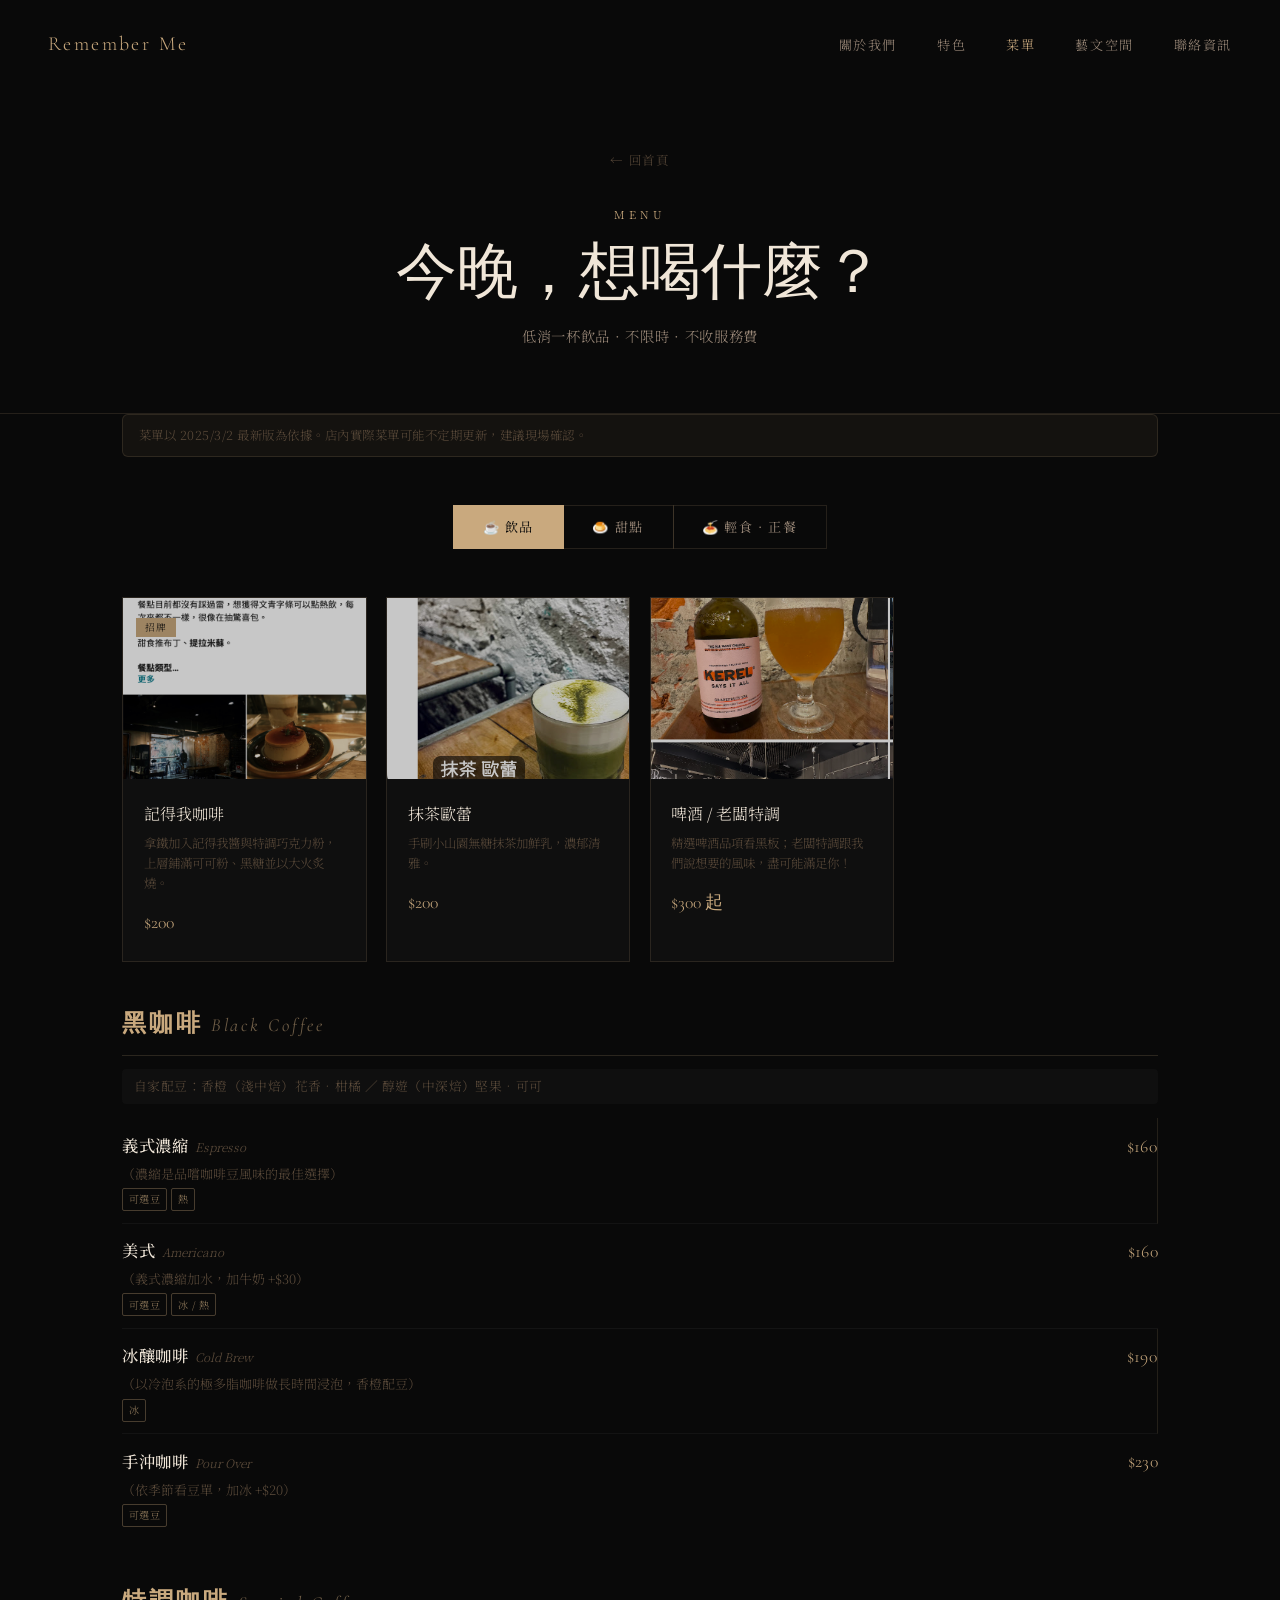
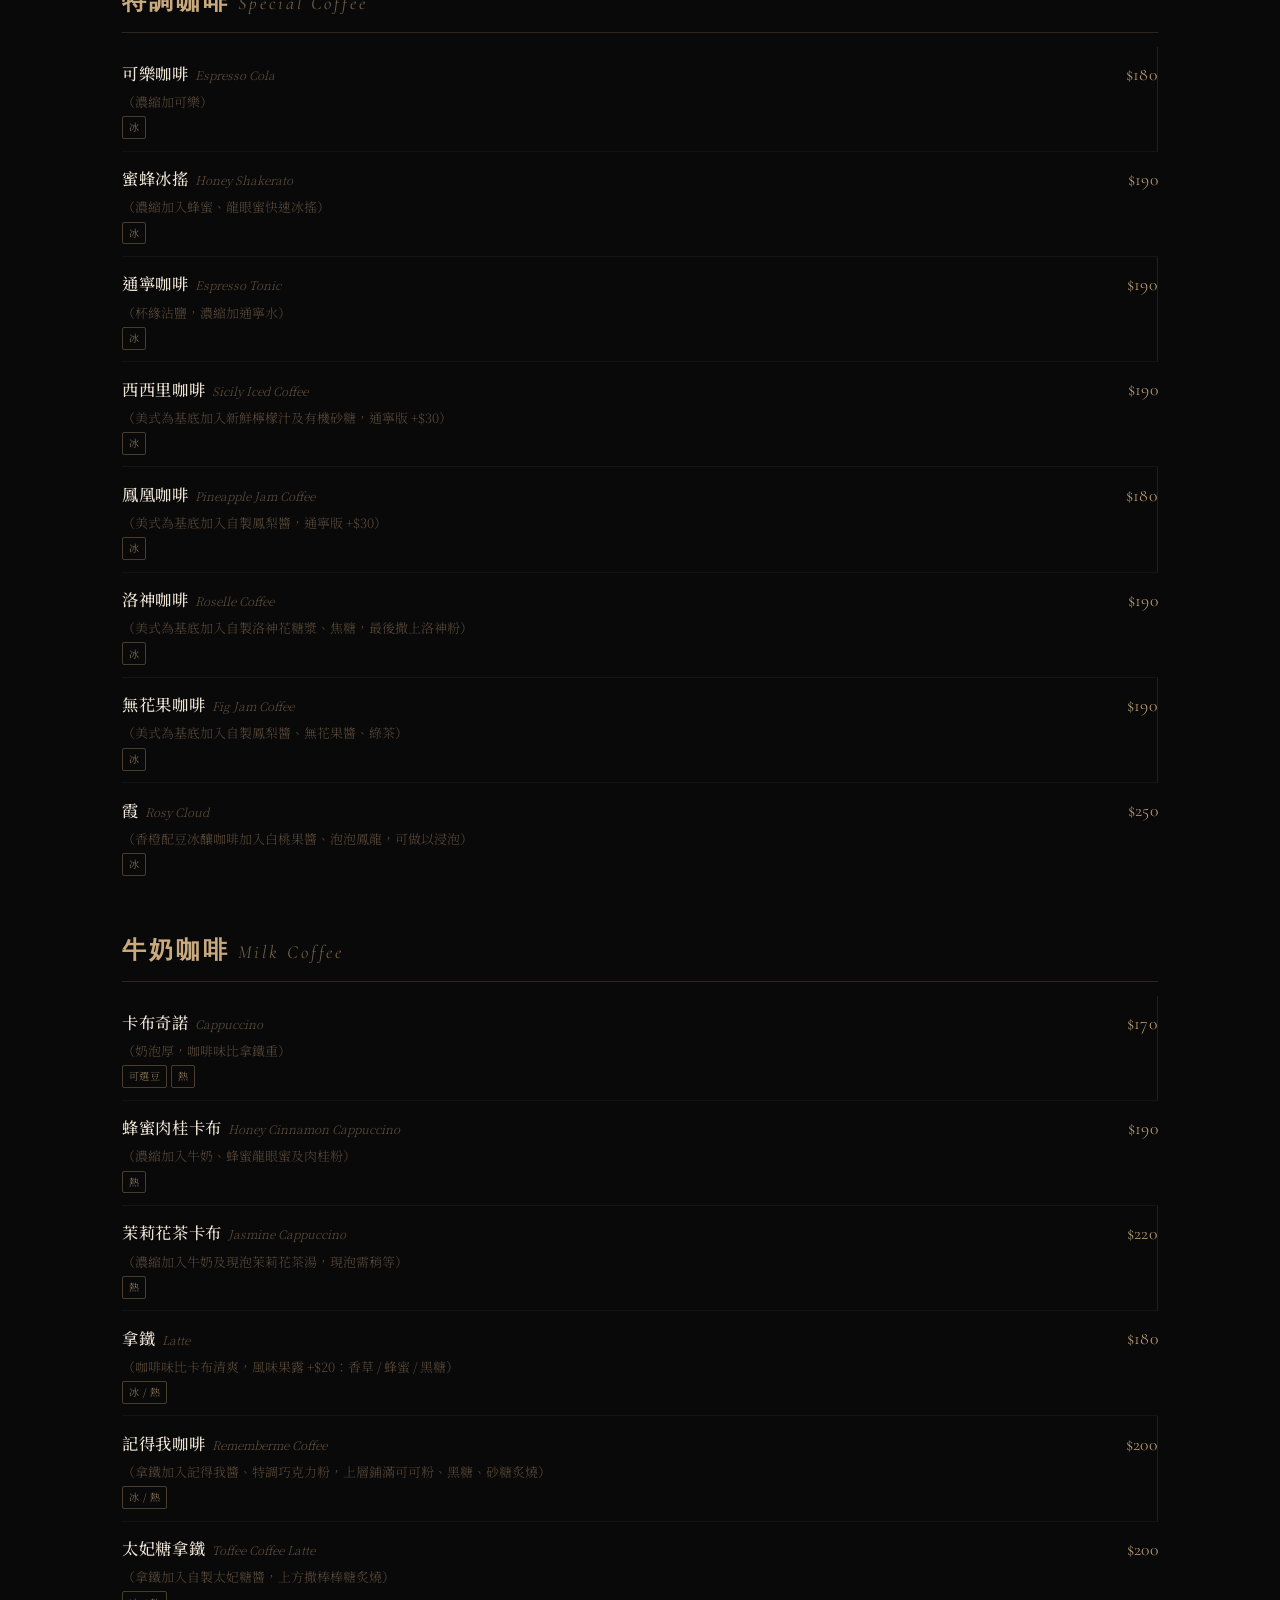
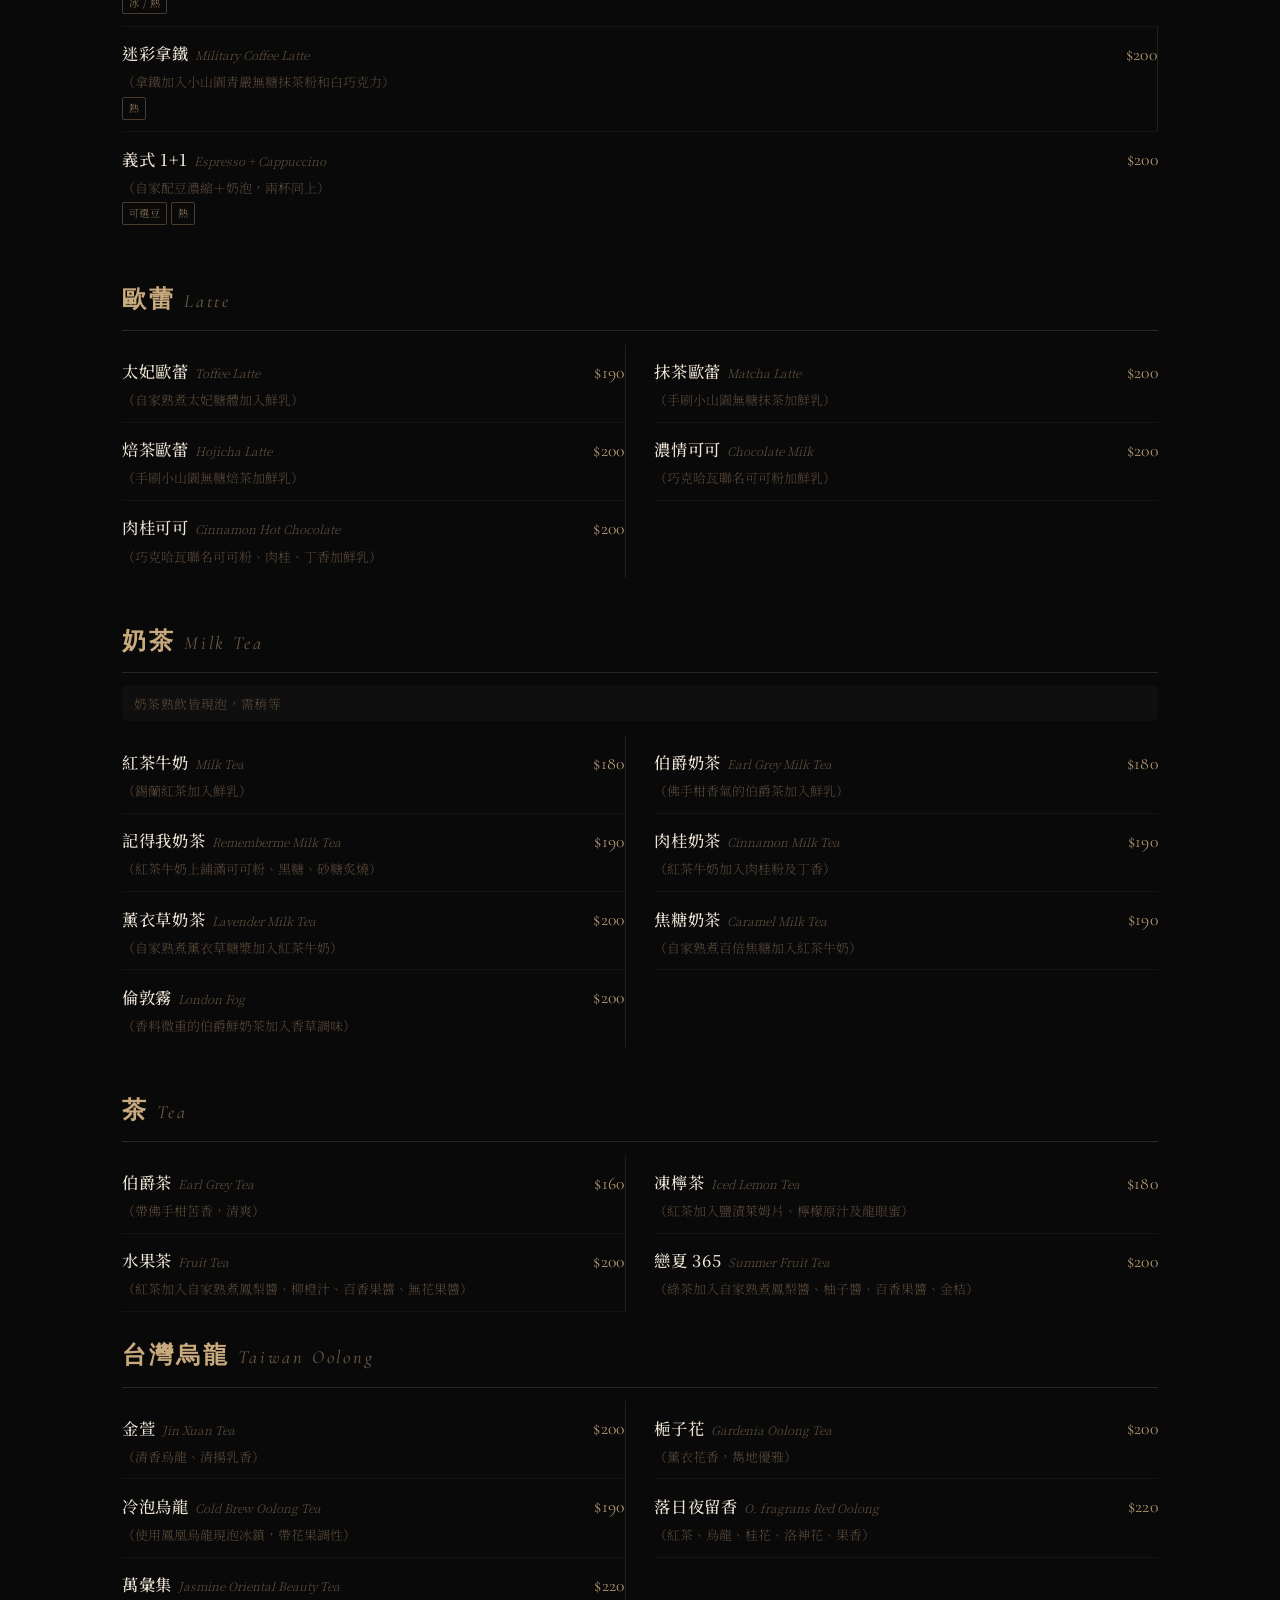
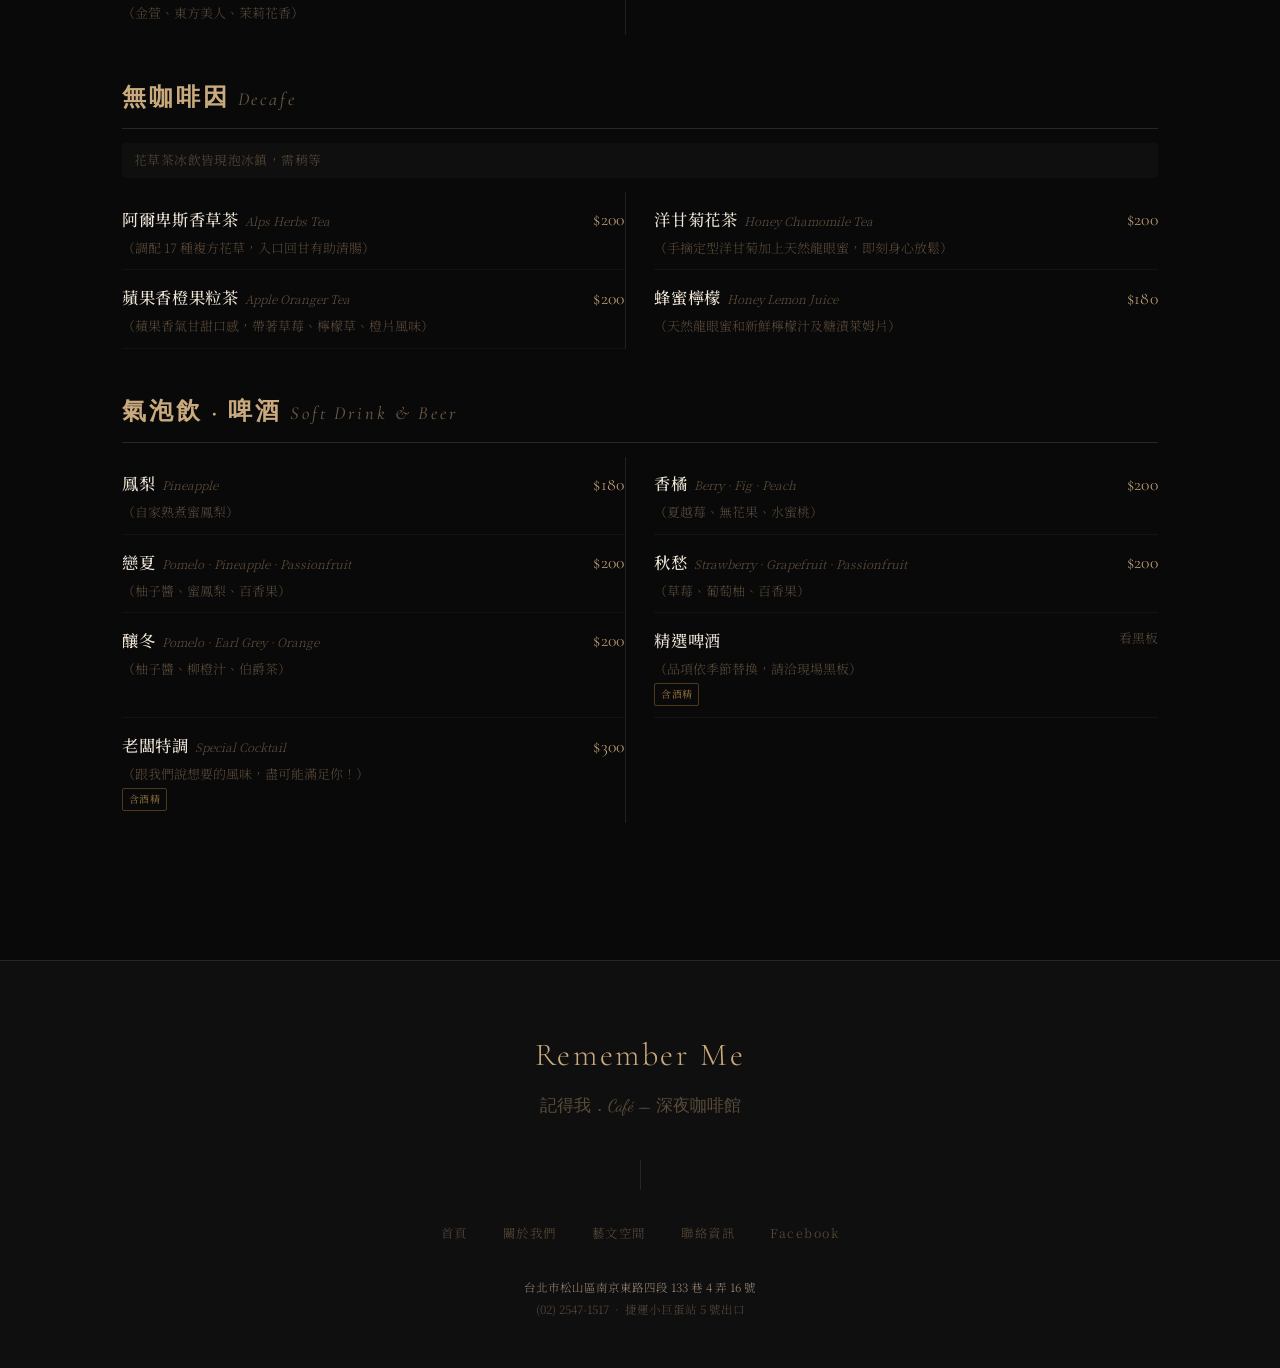
==== menu.html @ 340c95aa "Initial deploy: Remember Me 記得我 Café website Co-Authored-By: Claude Sonnet 4.6 <noreply@anthropic.co" ====
<!DOCTYPE html>
<html lang="zh-TW">
<head>
  <meta charset="UTF-8" />
  <meta name="viewport" content="width=device-width, initial-scale=1.0" />
  <meta name="description" content="Remember Me 記得我．Café 完整菜單 — 招牌咖啡、手沖、甜點、輕食" />
  <title>菜單 — Remember Me 記得我．Café</title>
  <link rel="stylesheet" href="style.css" />
  <style>
    .back-link {
      display: inline-flex;
      align-items: center;
      gap: 0.5rem;
      font-size: 0.78rem;
      letter-spacing: 0.14em;
      color: var(--text-muted);
      text-decoration: none;
      transition: color 0.3s;
      margin-bottom: 2rem;
    }
    .back-link:hover { color: var(--gold); }

    .menu-panel-full { display: none; }
    .menu-panel-full.active { display: block; }

    .version-bar {
      font-size: 0.78rem;
      color: var(--text-muted);
      background: rgba(201,169,126,0.06);
      border: 1px solid rgba(201,169,126,0.14);
      border-radius: 6px;
      padding: 0.65rem 1rem;
      margin-bottom: 2rem;
      letter-spacing: 0.04em;
      line-height: 1.6;
    }

    .board-note {
      border-left: 3px solid var(--gold);
      background: rgba(201,169,126,0.05);
      padding: 0.85rem 1.2rem;
      border-radius: 0 6px 6px 0;
      margin-bottom: 2rem;
    }
    .board-note p { font-size: 0.85rem; color: var(--text-dim); line-height: 1.7; margin: 0; }
    .board-note strong { color: var(--gold); }

    .featured-row {
      display: grid;
      grid-template-columns: repeat(auto-fill, minmax(210px, 1fr));
      gap: 1.2rem;
      margin-bottom: 2.5rem;
    }

    .menu-section { margin-bottom: 2.6rem; }

    .menu-sub-title {
      font-family: 'Cormorant Garamond', serif;
      font-size: clamp(1.15rem, 2.6vw, 1.5rem);
      color: var(--gold);
      letter-spacing: 0.12em;
      margin-bottom: 0.85rem;
      margin-top: 0;
      padding-bottom: 0.48rem;
      border-bottom: 1px solid rgba(201,169,126,0.18);
      display: flex;
      align-items: baseline;
      gap: 0.5rem;
      flex-wrap: wrap;
    }
    .menu-sub-title .en {
      font-size: 0.77em;
      opacity: 0.52;
      font-style: italic;
      font-weight: 400;
    }
    .menu-sub-title .tnote {
      font-family: 'Noto Serif TC', serif;
      font-size: 0.62em;
      opacity: 0.46;
      font-style: normal;
      font-weight: 400;
      margin-left: auto;
    }

    .ctx-note {
      font-size: 0.8rem;
      color: var(--text-muted);
      background: rgba(255,255,255,0.025);
      border-radius: 4px;
      padding: 0.45rem 0.75rem;
      margin-bottom: 0.9rem;
      line-height: 1.6;
      letter-spacing: 0.03em;
    }

    /* ── Item rows ── */
    .menu-item {
      display: flex;
      align-items: flex-start;
      gap: 0.75rem;
      padding: 0.72rem 0;
      border-bottom: 1px solid rgba(255,255,255,0.042);
    }
    .menu-item:last-child { border-bottom: none; }

    .item-info { flex: 1; min-width: 0; }

    .item-name {
      font-size: 1.02rem;
      font-weight: 500;
      color: var(--text);
      letter-spacing: 0.04em;
    }
    .item-en {
      font-size: 0.74rem;
      color: var(--text-muted);
      font-style: italic;
      margin-left: 0.4rem;
    }
    .item-sub {
      font-size: 0.81rem;
      color: var(--text-muted);
      margin-top: 0.22rem;
      line-height: 1.55;
    }
    .item-tags {
      margin-top: 0.26rem;
      display: flex;
      gap: 0.26rem;
      flex-wrap: wrap;
    }
    .itag {
      font-size: 0.63rem;
      padding: 0.07rem 0.36rem;
      border-radius: 2px;
      letter-spacing: 0.05em;
    }
    .itag-gold  { border: 1px solid rgba(201,169,126,0.32); color: rgba(201,169,126,0.72); }
    .itag-green { border: 1px solid rgba(110,180,70,0.35);  color: rgba(130,200,90,0.8); }
    .itag-warn  { border: 1px solid rgba(200,150,60,0.35);  color: rgba(210,165,85,0.8); }
    .itag-red   { border: 1px solid rgba(200,80,60,0.35);   color: rgba(220,110,90,0.8); }

    .item-price {
      font-family: 'Cormorant Garamond', serif;
      font-size: 1.1rem;
      color: var(--gold);
      white-space: nowrap;
      flex-shrink: 0;
      letter-spacing: 0.02em;
      padding-top: 0.04rem;
    }
    .item-price-soft {
      font-size: 0.8rem;
      color: var(--text-muted);
      white-space: nowrap;
      flex-shrink: 0;
      padding-top: 0.1rem;
    }

    /* ── 2-column grid (desktop only) ── */
    .col2 {
      display: grid;
      grid-template-columns: 1fr 1fr;
      column-gap: 1.8rem;
    }
    @media (max-width: 640px) { .col2 { grid-template-columns: 1fr; } }
  </style>
</head>
<body>

<!-- ── Nav ── -->
<nav id="navbar" class="scrolled">
  <a href="index.html" class="nav-logo">Remember Me</a>
  <ul class="nav-links">
    <li><a href="index.html#about">關於我們</a></li>
    <li><a href="index.html#features">特色</a></li>
    <li><a href="menu.html" style="color:var(--gold)">菜單</a></li>
    <li><a href="index.html#space">藝文空間</a></li>
    <li><a href="index.html#contact">聯絡資訊</a></li>
  </ul>
  <button class="hamburger" id="hamburger" aria-label="開啟選單">
    <span></span><span></span><span></span>
  </button>
</nav>
<div class="mobile-menu" id="mobile-menu">
  <a href="index.html#about">關於我們</a>
  <a href="index.html#features">特色</a>
  <a href="menu.html">菜單</a>
  <a href="index.html#space">藝文空間</a>
  <a href="index.html#contact">聯絡資訊</a>
</div>

<!-- ── Hero ── -->
<div class="menu-page-hero">
  <div class="container">
    <a href="index.html" class="back-link">← 回首頁</a>
    <span class="label">Menu</span>
    <h1 class="section-title" style="font-size: clamp(2.2rem,5vw,3.8rem);">今晚，想喝什麼？</h1>
    <p style="color:var(--text-dim); font-size:0.9rem; margin-top:0.8rem; letter-spacing:0.05em;">
      低消一杯飲品 · 不限時 · 不收服務費
    </p>
  </div>
</div>

<!-- ── Menu Content ── -->
<div class="menu-cards-section">
  <div class="container">

    <p class="version-bar">
      菜單以 2025/3/2 最新版為依據。店內實際菜單可能不定期更新，建議現場確認。
    </p>

    <div class="menu-filter-bar">
      <button class="filter-btn active" data-panel="drinks">☕ 飲品</button>
      <button class="filter-btn"        data-panel="desserts">🍮 甜點</button>
      <button class="filter-btn"        data-panel="meals">🍝 輕食 · 正餐</button>
    </div>


    <!-- ══════════════════════════════════════════
         DRINKS
         ══════════════════════════════════════════ -->
    <div class="menu-panel-full active" id="panel-drinks">

      <div class="featured-row">
        <div class="menu-card fade-up">
          <div class="card-photo has-photo"
               style="background-image: url('Photos/Screenshot 2026-05-01 at 11.23.13.png');
                      background-size: cover; background-position: center 30%;">
            <div class="card-badge-wrap"><span class="card-badge">招牌</span></div>
          </div>
          <div class="card-body">
            <div class="card-name">記得我咖啡</div>
            <div class="card-desc">拿鐵加入記得我醬與特調巧克力粉，上層鋪滿可可粉、黑糖並以大火炙燒。</div>
            <div class="card-price">$200</div>
          </div>
        </div>
        <div class="menu-card fade-up">
          <div class="card-photo has-photo"
               style="background-image: url('Photos/Screenshot 2026-05-01 at 11.22.52.png');
                      background-size: 200% auto; background-position: 0% 100%;">
          </div>
          <div class="card-body">
            <div class="card-name">抹茶歐蕾</div>
            <div class="card-desc">手刷小山園無糖抹茶加鮮乳，濃郁清雅。</div>
            <div class="card-price">$200</div>
          </div>
        </div>
        <div class="menu-card fade-up">
          <div class="card-photo has-photo"
               style="background-image: url('Photos/Screenshot 2026-05-01 at 11.23.30.png');
                      background-size: 200% auto; background-position: 0% 50%;">
          </div>
          <div class="card-body">
            <div class="card-name">啤酒 / 老闆特調</div>
            <div class="card-desc">精選啤酒品項看黑板；老闆特調跟我們說想要的風味，盡可能滿足你！</div>
            <div class="card-price">$300 起</div>
          </div>
        </div>
      </div>

      <!-- 黑咖啡 — 單欄 -->
      <div class="menu-section">
        <h3 class="menu-sub-title">黑咖啡 <span class="en">Black Coffee</span></h3>
        <p class="ctx-note">自家配豆：香橙（淺中焙）花香．柑橘 ／ 醇遊（中深焙）堅果．可可</p>
        <div class="menu-items">
          <div class="menu-item">
            <div class="item-info">
              <span class="item-name">義式濃縮</span><span class="item-en">Espresso</span>
              <div class="item-sub">（濃縮是品嚐咖啡豆風味的最佳選擇）</div>
              <div class="item-tags"><span class="itag itag-gold">可選豆</span><span class="itag itag-gold">熱</span></div>
            </div>
            <span class="item-price">$160</span>
          </div>
          <div class="menu-item">
            <div class="item-info">
              <span class="item-name">美式</span><span class="item-en">Americano</span>
              <div class="item-sub">（義式濃縮加水，加牛奶 +$30）</div>
              <div class="item-tags"><span class="itag itag-gold">可選豆</span><span class="itag itag-gold">冰 / 熱</span></div>
            </div>
            <span class="item-price">$160</span>
          </div>
          <div class="menu-item">
            <div class="item-info">
              <span class="item-name">冰釀咖啡</span><span class="item-en">Cold Brew</span>
              <div class="item-sub">（以冷泡系的極多脂咖啡做長時間浸泡，香橙配豆）</div>
              <div class="item-tags"><span class="itag itag-gold">冰</span></div>
            </div>
            <span class="item-price">$190</span>
          </div>
          <div class="menu-item">
            <div class="item-info">
              <span class="item-name">手沖咖啡</span><span class="item-en">Pour Over</span>
              <div class="item-sub">（依季節看豆單，加冰 +$20）</div>
              <div class="item-tags"><span class="itag itag-gold">可選豆</span></div>
            </div>
            <span class="item-price">$230</span>
          </div>
        </div>
      </div>

      <!-- 特調咖啡 — 單欄 -->
      <div class="menu-section">
        <h3 class="menu-sub-title">特調咖啡 <span class="en">Special Coffee</span></h3>
        <div class="menu-items">
          <div class="menu-item">
            <div class="item-info">
              <span class="item-name">可樂咖啡</span><span class="item-en">Espresso Cola</span>
              <div class="item-sub">（濃縮加可樂）</div>
              <div class="item-tags"><span class="itag itag-gold">冰</span></div>
            </div>
            <span class="item-price">$180</span>
          </div>
          <div class="menu-item">
            <div class="item-info">
              <span class="item-name">蜜蜂冰搖</span><span class="item-en">Honey Shakerato</span>
              <div class="item-sub">（濃縮加入蜂蜜、龍眼蜜快速冰搖）</div>
              <div class="item-tags"><span class="itag itag-gold">冰</span></div>
            </div>
            <span class="item-price">$190</span>
          </div>
          <div class="menu-item">
            <div class="item-info">
              <span class="item-name">通寧咖啡</span><span class="item-en">Espresso Tonic</span>
              <div class="item-sub">（杯緣沾鹽，濃縮加通寧水）</div>
              <div class="item-tags"><span class="itag itag-gold">冰</span></div>
            </div>
            <span class="item-price">$190</span>
          </div>
          <div class="menu-item">
            <div class="item-info">
              <span class="item-name">西西里咖啡</span><span class="item-en">Sicily Iced Coffee</span>
              <div class="item-sub">（美式為基底加入新鮮檸檬汁及有機砂糖，通寧版 +$30）</div>
              <div class="item-tags"><span class="itag itag-gold">冰</span></div>
            </div>
            <span class="item-price">$190</span>
          </div>
          <div class="menu-item">
            <div class="item-info">
              <span class="item-name">鳳凰咖啡</span><span class="item-en">Pineapple Jam Coffee</span>
              <div class="item-sub">（美式為基底加入自製鳳梨醬，通寧版 +$30）</div>
              <div class="item-tags"><span class="itag itag-gold">冰</span></div>
            </div>
            <span class="item-price">$180</span>
          </div>
          <div class="menu-item">
            <div class="item-info">
              <span class="item-name">洛神咖啡</span><span class="item-en">Roselle Coffee</span>
              <div class="item-sub">（美式為基底加入自製洛神花糖漿、焦糖，最後撒上洛神粉）</div>
              <div class="item-tags"><span class="itag itag-gold">冰</span></div>
            </div>
            <span class="item-price">$190</span>
          </div>
          <div class="menu-item">
            <div class="item-info">
              <span class="item-name">無花果咖啡</span><span class="item-en">Fig Jam Coffee</span>
              <div class="item-sub">（美式為基底加入自製鳳梨醬、無花果醬、綠茶）</div>
              <div class="item-tags"><span class="itag itag-gold">冰</span></div>
            </div>
            <span class="item-price">$190</span>
          </div>
          <div class="menu-item">
            <div class="item-info">
              <span class="item-name">霞</span><span class="item-en">Rosy Cloud</span>
              <div class="item-sub">（香橙配豆冰釀咖啡加入白桃果醬、泡泡鳳龍，可做以浸泡）</div>
              <div class="item-tags"><span class="itag itag-gold">冰</span></div>
            </div>
            <span class="item-price">$250</span>
          </div>
        </div>
      </div>

      <!-- 牛奶咖啡 — 單欄 -->
      <div class="menu-section">
        <h3 class="menu-sub-title">牛奶咖啡 <span class="en">Milk Coffee</span></h3>
        <div class="menu-items">
          <div class="menu-item">
            <div class="item-info">
              <span class="item-name">卡布奇諾</span><span class="item-en">Cappuccino</span>
              <div class="item-sub">（奶泡厚，咖啡味比拿鐵重）</div>
              <div class="item-tags"><span class="itag itag-gold">可選豆</span><span class="itag itag-gold">熱</span></div>
            </div>
            <span class="item-price">$170</span>
          </div>
          <div class="menu-item">
            <div class="item-info">
              <span class="item-name">蜂蜜肉桂卡布</span><span class="item-en">Honey Cinnamon Cappuccino</span>
              <div class="item-sub">（濃縮加入牛奶、蜂蜜龍眼蜜及肉桂粉）</div>
              <div class="item-tags"><span class="itag itag-gold">熱</span></div>
            </div>
            <span class="item-price">$190</span>
          </div>
          <div class="menu-item">
            <div class="item-info">
              <span class="item-name">茉莉花茶卡布</span><span class="item-en">Jasmine Cappuccino</span>
              <div class="item-sub">（濃縮加入牛奶及現泡茉莉花茶湯，現泡需稍等）</div>
              <div class="item-tags"><span class="itag itag-gold">熱</span></div>
            </div>
            <span class="item-price">$220</span>
          </div>
          <div class="menu-item">
            <div class="item-info">
              <span class="item-name">拿鐵</span><span class="item-en">Latte</span>
              <div class="item-sub">（咖啡味比卡布清爽，風味果露 +$20：香草 / 蜂蜜 / 黑糖）</div>
              <div class="item-tags"><span class="itag itag-gold">冰 / 熱</span></div>
            </div>
            <span class="item-price">$180</span>
          </div>
          <div class="menu-item">
            <div class="item-info">
              <span class="item-name">記得我咖啡</span><span class="item-en">Rememberme Coffee</span>
              <div class="item-sub">（拿鐵加入記得我醬、特調巧克力粉，上層鋪滿可可粉、黑糖、砂糖炙燒）</div>
              <div class="item-tags"><span class="itag itag-gold">冰 / 熱</span></div>
            </div>
            <span class="item-price">$200</span>
          </div>
          <div class="menu-item">
            <div class="item-info">
              <span class="item-name">太妃糖拿鐵</span><span class="item-en">Toffee Coffee Latte</span>
              <div class="item-sub">（拿鐵加入自製太妃糖醬，上方撒棒棒糖炙燒）</div>
              <div class="item-tags"><span class="itag itag-gold">冰 / 熱</span></div>
            </div>
            <span class="item-price">$200</span>
          </div>
          <div class="menu-item">
            <div class="item-info">
              <span class="item-name">迷彩拿鐵</span><span class="item-en">Military Coffee Latte</span>
              <div class="item-sub">（拿鐵加入小山園青嚴無糖抹茶粉和白巧克力）</div>
              <div class="item-tags"><span class="itag itag-gold">熱</span></div>
            </div>
            <span class="item-price">$200</span>
          </div>
          <div class="menu-item">
            <div class="item-info">
              <span class="item-name">義式 1+1</span><span class="item-en">Espresso + Cappuccino</span>
              <div class="item-sub">（自家配豆濃縮＋奶泡，兩杯同上）</div>
              <div class="item-tags"><span class="itag itag-gold">可選豆</span><span class="itag itag-gold">熱</span></div>
            </div>
            <span class="item-price">$200</span>
          </div>
        </div>
      </div>

      <!-- 歐蕾 — 2欄 -->
      <div class="menu-section">
        <h3 class="menu-sub-title">歐蕾 <span class="en">Latte</span></h3>
        <div class="col2 menu-items">
          <div class="menu-item">
            <div class="item-info">
              <span class="item-name">太妃歐蕾</span><span class="item-en">Toffee Latte</span>
              <div class="item-sub">（自家熟煮太妃糖體加入鮮乳）</div>
            </div>
            <span class="item-price">$190</span>
          </div>
          <div class="menu-item">
            <div class="item-info">
              <span class="item-name">抹茶歐蕾</span><span class="item-en">Matcha Latte</span>
              <div class="item-sub">（手刷小山園無糖抹茶加鮮乳）</div>
            </div>
            <span class="item-price">$200</span>
          </div>
          <div class="menu-item">
            <div class="item-info">
              <span class="item-name">焙茶歐蕾</span><span class="item-en">Hojicha Latte</span>
              <div class="item-sub">（手刷小山園無糖焙茶加鮮乳）</div>
            </div>
            <span class="item-price">$200</span>
          </div>
          <div class="menu-item">
            <div class="item-info">
              <span class="item-name">濃情可可</span><span class="item-en">Chocolate Milk</span>
              <div class="item-sub">（巧克哈瓦聯名可可粉加鮮乳）</div>
            </div>
            <span class="item-price">$200</span>
          </div>
          <div class="menu-item">
            <div class="item-info">
              <span class="item-name">肉桂可可</span><span class="item-en">Cinnamon Hot Chocolate</span>
              <div class="item-sub">（巧克哈瓦聯名可可粉、肉桂、丁香加鮮乳）</div>
            </div>
            <span class="item-price">$200</span>
          </div>
        </div>
      </div>

      <!-- 奶茶 — 2欄 -->
      <div class="menu-section">
        <h3 class="menu-sub-title">奶茶 <span class="en">Milk Tea</span></h3>
        <p class="ctx-note">奶茶熟飲皆現泡，需稍等</p>
        <div class="col2 menu-items">
          <div class="menu-item">
            <div class="item-info">
              <span class="item-name">紅茶牛奶</span><span class="item-en">Milk Tea</span>
              <div class="item-sub">（錫蘭紅茶加入鮮乳）</div>
            </div>
            <span class="item-price">$180</span>
          </div>
          <div class="menu-item">
            <div class="item-info">
              <span class="item-name">伯爵奶茶</span><span class="item-en">Earl Grey Milk Tea</span>
              <div class="item-sub">（佛手柑香氣的伯爵茶加入鮮乳）</div>
            </div>
            <span class="item-price">$180</span>
          </div>
          <div class="menu-item">
            <div class="item-info">
              <span class="item-name">記得我奶茶</span><span class="item-en">Rememberme Milk Tea</span>
              <div class="item-sub">（紅茶牛奶上鋪滿可可粉、黑糖、砂糖炙燒）</div>
            </div>
            <span class="item-price">$190</span>
          </div>
          <div class="menu-item">
            <div class="item-info">
              <span class="item-name">肉桂奶茶</span><span class="item-en">Cinnamon Milk Tea</span>
              <div class="item-sub">（紅茶牛奶加入肉桂粉及丁香）</div>
            </div>
            <span class="item-price">$190</span>
          </div>
          <div class="menu-item">
            <div class="item-info">
              <span class="item-name">薰衣草奶茶</span><span class="item-en">Lavender Milk Tea</span>
              <div class="item-sub">（自家熟煮薰衣草糖漿加入紅茶牛奶）</div>
            </div>
            <span class="item-price">$200</span>
          </div>
          <div class="menu-item">
            <div class="item-info">
              <span class="item-name">焦糖奶茶</span><span class="item-en">Caramel Milk Tea</span>
              <div class="item-sub">（自家熟煮百倍焦糖加入紅茶牛奶）</div>
            </div>
            <span class="item-price">$190</span>
          </div>
          <div class="menu-item">
            <div class="item-info">
              <span class="item-name">倫敦霧</span><span class="item-en">London Fog</span>
              <div class="item-sub">（香料微重的伯爵鮮奶茶加入香草調味）</div>
            </div>
            <span class="item-price">$200</span>
          </div>
        </div>
      </div>

      <!-- 茶 — 2欄 -->
      <div class="menu-section">
        <h3 class="menu-sub-title">茶 <span class="en">Tea</span></h3>
        <div class="col2 menu-items">
          <div class="menu-item">
            <div class="item-info">
              <span class="item-name">伯爵茶</span><span class="item-en">Earl Grey Tea</span>
              <div class="item-sub">（帶佛手柑苦香，清爽）</div>
            </div>
            <span class="item-price">$160</span>
          </div>
          <div class="menu-item">
            <div class="item-info">
              <span class="item-name">凍檸茶</span><span class="item-en">Iced Lemon Tea</span>
              <div class="item-sub">（紅茶加入鹽漬萊姆片、檸檬原汁及龍眼蜜）</div>
            </div>
            <span class="item-price">$180</span>
          </div>
          <div class="menu-item">
            <div class="item-info">
              <span class="item-name">水果茶</span><span class="item-en">Fruit Tea</span>
              <div class="item-sub">（紅茶加入自家熟煮鳳梨醬、柳橙汁、百香果醬、無花果醬）</div>
            </div>
            <span class="item-price">$200</span>
          </div>
          <div class="menu-item">
            <div class="item-info">
              <span class="item-name">戀夏 365</span><span class="item-en">Summer Fruit Tea</span>
              <div class="item-sub">（綠茶加入自家熟煮鳳梨醬、柚子醬、百香果醬、金桔）</div>
            </div>
            <span class="item-price">$200</span>
          </div>
        </div>

        <h3 class="menu-sub-title" style="margin-top:1.4rem;">台灣烏龍 <span class="en">Taiwan Oolong</span></h3>
        <div class="col2 menu-items">
          <div class="menu-item">
            <div class="item-info">
              <span class="item-name">金萱</span><span class="item-en">Jin Xuan Tea</span>
              <div class="item-sub">（清香烏龍、清揚乳香）</div>
            </div>
            <span class="item-price">$200</span>
          </div>
          <div class="menu-item">
            <div class="item-info">
              <span class="item-name">梔子花</span><span class="item-en">Gardenia Oolong Tea</span>
              <div class="item-sub">（薰衣花香，雋地優雅）</div>
            </div>
            <span class="item-price">$200</span>
          </div>
          <div class="menu-item">
            <div class="item-info">
              <span class="item-name">冷泡烏龍</span><span class="item-en">Cold Brew Oolong Tea</span>
              <div class="item-sub">（使用鳳凰烏龍現泡冰鎮，帶花果調性）</div>
            </div>
            <span class="item-price">$190</span>
          </div>
          <div class="menu-item">
            <div class="item-info">
              <span class="item-name">落日夜留香</span><span class="item-en">O. fragrans Red Oolong</span>
              <div class="item-sub">（紅茶、烏龍、桂花、洛神花、果香）</div>
            </div>
            <span class="item-price">$220</span>
          </div>
          <div class="menu-item">
            <div class="item-info">
              <span class="item-name">萬彙集</span><span class="item-en">Jasmine Oriental Beauty Tea</span>
              <div class="item-sub">（金萱、東方美人、茉莉花香）</div>
            </div>
            <span class="item-price">$220</span>
          </div>
        </div>
      </div>

      <!-- 無咖啡因 — 2欄 -->
      <div class="menu-section">
        <h3 class="menu-sub-title">無咖啡因 <span class="en">Decafe</span></h3>
        <p class="ctx-note">花草茶冰飲皆現泡冰鎮，需稍等</p>
        <div class="col2 menu-items">
          <div class="menu-item">
            <div class="item-info">
              <span class="item-name">阿爾卑斯香草茶</span><span class="item-en">Alps Herbs Tea</span>
              <div class="item-sub">（調配 17 種複方花草，入口回甘有助清腸）</div>
            </div>
            <span class="item-price">$200</span>
          </div>
          <div class="menu-item">
            <div class="item-info">
              <span class="item-name">洋甘菊花茶</span><span class="item-en">Honey Chamomile Tea</span>
              <div class="item-sub">（手摘定型洋甘菊加上天然龍眼蜜，即刻身心放鬆）</div>
            </div>
            <span class="item-price">$200</span>
          </div>
          <div class="menu-item">
            <div class="item-info">
              <span class="item-name">蘋果香橙果粒茶</span><span class="item-en">Apple Oranger Tea</span>
              <div class="item-sub">（蘋果香氣甘甜口感，帶著草莓、檸檬草、橙片風味）</div>
            </div>
            <span class="item-price">$200</span>
          </div>
          <div class="menu-item">
            <div class="item-info">
              <span class="item-name">蜂蜜檸檬</span><span class="item-en">Honey Lemon Juice</span>
              <div class="item-sub">（天然龍眼蜜和新鮮檸檬汁及糖漬萊姆片）</div>
            </div>
            <span class="item-price">$180</span>
          </div>
        </div>
      </div>

      <!-- 氣泡飲 / 啤酒 — 2欄 -->
      <div class="menu-section">
        <h3 class="menu-sub-title">氣泡飲 · 啤酒 <span class="en">Soft Drink &amp; Beer</span></h3>
        <div class="col2 menu-items">
          <div class="menu-item">
            <div class="item-info">
              <span class="item-name">鳳梨</span><span class="item-en">Pineapple</span>
              <div class="item-sub">（自家熟煮蜜鳳梨）</div>
            </div>
            <span class="item-price">$180</span>
          </div>
          <div class="menu-item">
            <div class="item-info">
              <span class="item-name">香橘</span><span class="item-en">Berry · Fig · Peach</span>
              <div class="item-sub">（夏越莓、無花果、水蜜桃）</div>
            </div>
            <span class="item-price">$200</span>
          </div>
          <div class="menu-item">
            <div class="item-info">
              <span class="item-name">戀夏</span><span class="item-en">Pomelo · Pineapple · Passionfruit</span>
              <div class="item-sub">（柚子醬、蜜鳳梨、百香果）</div>
            </div>
            <span class="item-price">$200</span>
          </div>
          <div class="menu-item">
            <div class="item-info">
              <span class="item-name">秋愁</span><span class="item-en">Strawberry · Grapefruit · Passionfruit</span>
              <div class="item-sub">（草莓、葡萄柚、百香果）</div>
            </div>
            <span class="item-price">$200</span>
          </div>
          <div class="menu-item">
            <div class="item-info">
              <span class="item-name">釀冬</span><span class="item-en">Pomelo · Earl Grey · Orange</span>
              <div class="item-sub">（柚子醬、柳橙汁、伯爵茶）</div>
            </div>
            <span class="item-price">$200</span>
          </div>
          <div class="menu-item">
            <div class="item-info">
              <span class="item-name">精選啤酒</span>
              <div class="item-sub">（品項依季節替換，請洽現場黑板）</div>
              <div class="item-tags"><span class="itag itag-warn">含酒精</span></div>
            </div>
            <span class="item-price-soft">看黑板</span>
          </div>
          <div class="menu-item">
            <div class="item-info">
              <span class="item-name">老闆特調</span><span class="item-en">Special Cocktail</span>
              <div class="item-sub">（跟我們說想要的風味，盡可能滿足你！）</div>
              <div class="item-tags"><span class="itag itag-warn">含酒精</span></div>
            </div>
            <span class="item-price">$300</span>
          </div>
        </div>
      </div>

    </div><!-- /drinks -->


    <!-- ══════════════════════════════════════════
         DESSERTS
         ══════════════════════════════════════════ -->
    <div class="menu-panel-full" id="panel-desserts">

      <div class="featured-row">
        <div class="menu-card fade-up">
          <div class="card-photo has-photo"
               style="background-image: url('Photos/Screenshot 2026-05-01 at 11.23.22.png');
                      background-size: cover; background-position: center 40%;">
            <div class="card-badge-wrap"><span class="card-badge">推薦</span></div>
          </div>
          <div class="card-body">
            <div class="card-name">焦糖焙茶布丁</div>
            <div class="card-desc">以焙茶製作，焦糖頂層，口感滑嫩綿密。</div>
            <div class="card-price">$160</div>
          </div>
        </div>
        <div class="menu-card fade-up">
          <div class="card-photo has-photo"
               style="background-image: url('Photos/Screenshot 2026-05-01 at 11.23.30.png');
                      background-size: 200% auto; background-position: 0% 24%;">
          </div>
          <div class="card-body">
            <div class="card-name">特製鬆餅</div>
            <div class="card-desc">每日現做，五款口味，供應至 23:59，附冰淇淋。</div>
            <div class="card-price">$290 起</div>
          </div>
        </div>
        <div class="menu-card fade-up">
          <div class="card-photo has-photo"
               style="background-image: url('Photos/Screenshot 2026-05-01 at 11.22.47.png');
                      background-size: 200% auto; background-position: 0% 95%;">
          </div>
          <div class="card-body">
            <div class="card-name">厚底重乳酪起司蛋糕</div>
            <div class="card-desc">厚底塔皮搭配濃郁乳酪餡，口感扎實細密。</div>
            <div class="card-price">$170</div>
          </div>
        </div>
      </div>

      <!-- 特製鬆餅 — 單欄 -->
      <div class="menu-section">
        <h3 class="menu-sub-title">特製鬆餅 <span class="en">Waffle</span> <span class="tnote">供應至 23:59 · 附冰淇淋</span></h3>
        <div class="menu-items">
          <div class="menu-item">
            <div class="item-info">
              <span class="item-name">記得我鬆餅</span><span class="item-en">Rememberme Waffles</span>
              <div class="item-sub">（淋上特調巧克力醬，撒上巧克力薄片、核桃，附玉米脆片）</div>
            </div>
            <span class="item-price">$290</span>
          </div>
          <div class="menu-item">
            <div class="item-info">
              <span class="item-name">蜂蜜奶油鬆餅</span><span class="item-en">Honey Whipped Cream Waffles</span>
              <div class="item-sub">（淋上天然龍眼蜜及鮮奶油，附季節水果切片）</div>
            </div>
            <span class="item-price">$290</span>
          </div>
          <div class="menu-item">
            <div class="item-info">
              <span class="item-name">伯爵那提鬆餅</span><span class="item-en">Earl Grey Tea Latte Waffles</span>
              <div class="item-sub">（細火熬煮伯爵那提醬，撒上杏仁片）</div>
            </div>
            <span class="item-price">$290</span>
          </div>
          <div class="menu-item">
            <div class="item-info">
              <span class="item-name">提拉米蘇鬆餅</span><span class="item-en">Tiramisu Waffles</span>
              <div class="item-sub">（淋上招牌提拉米蘇慕斯，脆迪酥點綴）</div>
            </div>
            <span class="item-price">$290</span>
          </div>
          <div class="menu-item">
            <div class="item-info">
              <span class="item-name">凱薩炸雞起司鬆餅</span><span class="item-en">Caesar Fried Chicken Cheese Waffles</span>
              <div class="item-sub">（淋上特調起司醬，配上炸雞、凱薩醬）</div>
            </div>
            <span class="item-price">$330</span>
          </div>
        </div>
      </div>

      <!-- 手作小點 — 單欄 -->
      <div class="menu-section">
        <h3 class="menu-sub-title">手作小點 <span class="en">Handcrafted Sweets</span></h3>
        <div class="menu-items">
          <div class="menu-item">
            <div class="item-info">
              <span class="item-name">焦糖焙茶布丁</span>
              <div class="item-sub">（以焙茶製作，頂層裹上焦糖，口感滑嫩綿密）</div>
            </div>
            <span class="item-price">$160</span>
          </div>
          <div class="menu-item">
            <div class="item-info">
              <span class="item-name">提拉米蘇</span>
              <div class="item-sub">（招牌提拉米蘇，慕斯質地細緻）</div>
              <div class="item-tags"><span class="itag itag-warn">含酒精</span></div>
            </div>
            <span class="item-price">$190</span>
          </div>
          <div class="menu-item">
            <div class="item-info">
              <span class="item-name">厚底重乳酪起司蛋糕</span>
              <div class="item-sub">（厚底塔皮搭配濃郁乳酪餡，口感扎實細密）</div>
            </div>
            <span class="item-price">$170</span>
          </div>
        </div>
      </div>

    </div><!-- /desserts -->


    <!-- ══════════════════════════════════════════
         MEALS
         ══════════════════════════════════════════ -->
    <div class="menu-panel-full" id="panel-meals">

      <div class="board-note">
        <p><strong>不定期小黑板特餐</strong><br>
        店內黑板不定期推出每日限定料理（如季節海鮮、主廚特製義麵等），歡迎現場詢問。以下為常規菜單，實際品項以店內為準。</p>
      </div>

      <div class="featured-row">
        <div class="menu-card fade-up">
          <div class="card-photo has-photo"
               style="background-image: url('Photos/Screenshot 2026-05-01 at 11.22.47.png');
                      background-size: 200% auto; background-position: 100% 5%;">
            <div class="card-badge-wrap"><span class="card-badge">推薦</span></div>
          </div>
          <div class="card-body">
            <div class="card-name">乘四拼盤</div>
            <div class="card-desc">起司條、薯條、魚塊、雞塊，另可加雞翅 +$120。</div>
            <div class="card-price">$380</div>
          </div>
        </div>
        <div class="menu-card fade-up">
          <div class="card-photo has-photo"
               style="background-image: url('Photos/Screenshot 2026-05-01 at 11.22.47.png');
                      background-size: 200% auto; background-position: 0% 50%;">
          </div>
          <div class="card-body">
            <div class="card-name">義大利麵</div>
            <div class="card-desc">三款口味每日供應至 20:59。</div>
            <div class="card-price">$290 起</div>
          </div>
        </div>
        <div class="menu-card fade-up">
          <div class="card-photo has-photo"
               style="background-image: url('Photos/Screenshot 2026-05-01 at 11.22.47.png');
                      background-size: 200% auto; background-position: 0% 5%;">
          </div>
          <div class="card-body">
            <div class="card-name">叻沙咖哩飯</div>
            <div class="card-desc">辛香料特調椰漿咖哩，供應至 23:59，太陽蛋 +$20 ／ 起司醬 +$30。</div>
            <div class="card-price">$320 起</div>
          </div>
        </div>
      </div>

      <!-- 沙拉 — 2欄 -->
      <div class="menu-section">
        <h3 class="menu-sub-title">蔬菜沙拉 <span class="en">Salad</span> <span class="tnote">供應至 23:59</span></h3>
        <p class="ctx-note">沙拉底均有生菜及新鮮時蔬</p>
        <div class="col2 menu-items">
          <div class="menu-item">
            <div class="item-info">
              <span class="item-name">日本菇菇沙拉</span>
              <div class="item-sub">（香煎迷迭香杏鮑菇、特製日式和風鰹魚醬汁）</div>
            </div>
            <span class="item-price">$270</span>
          </div>
          <div class="menu-item">
            <div class="item-info">
              <span class="item-name">凱薩雞肉沙拉</span>
              <div class="item-sub">（煙燻雞肉、凱薩醬、撒上麵包丁、帕瑪起司粉）</div>
            </div>
            <span class="item-price">$270</span>
          </div>
          <div class="menu-item">
            <div class="item-info">
              <span class="item-name">泰式魚塊沙拉</span>
              <div class="item-sub">（炸魚塊、洋蔥絲、金桔、特製酸辣醬）</div>
              <div class="item-tags"><span class="itag itag-red">含花生，過敏者可告知不加</span></div>
            </div>
            <span class="item-price">$270</span>
          </div>
          <div class="menu-item">
            <div class="item-info">
              <span class="item-name">栗子南瓜優格沙拉</span>
              <div class="item-sub">（栗子南瓜、特製優格醬、果乾、堅果）</div>
              <div class="item-tags"><span class="itag itag-green">素食 Lo Veg</span></div>
            </div>
            <span class="item-price">$270</span>
          </div>
        </div>
      </div>

      <!-- 炸物 — 2欄 -->
      <div class="menu-section">
        <h3 class="menu-sub-title">炸物 <span class="en">Fried</span> <span class="tnote">供應至 23:59</span></h3>
        <div class="col2 menu-items">
          <div class="menu-item">
            <div class="item-info"><span class="item-name">脆薯條</span><span class="item-en">French Fries</span></div>
            <span class="item-price">$150</span>
          </div>
          <div class="menu-item">
            <div class="item-info"><span class="item-name">魚塊</span><span class="item-en">Fried Fish Stick</span></div>
            <span class="item-price">$150</span>
          </div>
          <div class="menu-item">
            <div class="item-info"><span class="item-name">雞塊</span><span class="item-en">Chicken Nuggets</span></div>
            <span class="item-price">$150</span>
          </div>
          <div class="menu-item">
            <div class="item-info"><span class="item-name">檸檬雞翅</span><span class="item-en">Lemon Chicken Wings</span></div>
            <span class="item-price">$170</span>
          </div>
          <div class="menu-item">
            <div class="item-info"><span class="item-name">起司條</span><span class="item-en">Fried Cheese Sticks</span></div>
            <span class="item-price">$160</span>
          </div>
          <div class="menu-item">
            <div class="item-info"><span class="item-name">炸雞</span><span class="item-en">Fried Chicken</span></div>
            <span class="item-price">$170</span>
          </div>
          <div class="menu-item">
            <div class="item-info">
              <span class="item-name">乘四拼盤</span><span class="item-en">Mixed Fried Platter</span>
              <div class="item-sub">（起司條、薯條、魚塊、雞塊，另可加雞翅 +$120）</div>
            </div>
            <span class="item-price">$380</span>
          </div>
        </div>
      </div>

      <!-- 義大利麵 — 單欄 -->
      <div class="menu-section">
        <h3 class="menu-sub-title">義大利麵 <span class="en">Spaghetti</span> <span class="tnote">供應至 20:59</span></h3>
        <div class="menu-items">
          <div class="menu-item">
            <div class="item-info">
              <span class="item-name">綠色蔬果義大利麵</span><span class="item-en">Vegetable Spaghetti</span>
              <div class="item-sub">（以黑胡椒拌炒各季節時蔬）</div>
              <div class="item-tags"><span class="itag itag-green">全素 100% Vegan</span></div>
            </div>
            <span class="item-price">$290</span>
          </div>
          <div class="menu-item">
            <div class="item-info">
              <span class="item-name">煙燻奶油鮭魚義大利麵</span><span class="item-en">Smoked Salmon Alfredo</span>
              <div class="item-sub">（以洋蔥、蒜、鮭魚醬炒後，加入蛤蜊、聖女番茄拌炒）</div>
            </div>
            <span class="item-price">$300</span>
          </div>
          <div class="menu-item">
            <div class="item-info">
              <span class="item-name">明太子粉紅義大利麵</span><span class="item-en">Salmon &amp; Cod Roe Alfredo</span>
              <div class="item-sub">（拌入重量級特製粉紅醬，加入鮭魚碎拌炒）</div>
            </div>
            <span class="item-price">$310</span>
          </div>
        </div>
      </div>

      <!-- 炊飯 — 單欄 -->
      <div class="menu-section">
        <h3 class="menu-sub-title">炊飯 <span class="en">Risotto</span> <span class="tnote">供應至 20:59</span></h3>
        <div class="menu-items">
          <div class="menu-item">
            <div class="item-info">
              <span class="item-name">脆塔起司牛肉炊飯</span><span class="item-en">Cheese Beef Risotto &amp; Crispy Bacon</span>
              <div class="item-sub">（自製肉醬拌炒時蔬與鮮奶油，淋上起司醬、培根碎）</div>
            </div>
            <span class="item-price">$350</span>
          </div>
          <div class="menu-item">
            <div class="item-info">
              <span class="item-name">嫩煎鬆脆松露菇菇炊飯</span><span class="item-en">Chicken &amp; Truffle Mushroom Risotto</span>
              <div class="item-sub">（煎雞腿加入時蔬、鮮奶油拌炒，淋上松露醬、起司粉）</div>
            </div>
            <span class="item-price">$380</span>
          </div>
          <div class="menu-item">
            <div class="item-info">
              <span class="item-name">百式奶油雞肉炊飯</span><span class="item-en">Seaweed Sauce &amp; Butter Chicken Risotto</span>
              <div class="item-sub">（雞腿肉、時蔬、洋蔥拌炒，加入自製百草海苔醬）</div>
            </div>
            <span class="item-price">$350</span>
          </div>
        </div>
      </div>

      <!-- 叻沙咖哩飯 — 單欄 -->
      <div class="menu-section">
        <h3 class="menu-sub-title">叻沙咖哩飯 <span class="en">Laksa Curry Rice</span> <span class="tnote">供應至 23:59</span></h3>
        <p class="ctx-note">辛香料調製，內含椰奶、蝦醬、時蔬，微辣系 · 太陽蛋 +$20 ／ 起司醬 +$30</p>
        <div class="menu-items">
          <div class="menu-item">
            <div class="item-info">
              <span class="item-name">新加坡風味叻沙咖哩飯</span><span class="item-en">Chicken Curry Rice</span>
            </div>
            <span class="item-price">$320</span>
          </div>
          <div class="menu-item">
            <div class="item-info">
              <span class="item-name">雞塊新加坡叻沙咖哩飯</span><span class="item-en">Chicken Nuggets Curry Rice</span>
              <div class="item-sub">（雞塊佐咖哩）</div>
            </div>
            <span class="item-price">$320</span>
          </div>
          <div class="menu-item">
            <div class="item-info">
              <span class="item-name">炸雞新加坡叻沙咖哩飯</span><span class="item-en">Fried Chicken Curry Rice</span>
              <div class="item-sub">（炸雞佐咖哩）</div>
            </div>
            <span class="item-price">$350</span>
          </div>
        </div>
      </div>

    </div><!-- /meals -->

  </div>
</div>


<!-- ── Footer ── -->
<footer>
  <div class="container">
    <div class="footer-logo">Remember Me</div>
    <p class="footer-tagline">記得我．Café — 深夜咖啡館</p>
    <div class="footer-divider"></div>
    <nav class="footer-nav">
      <a href="index.html">首頁</a>
      <a href="index.html#about">關於我們</a>
      <a href="index.html#space">藝文空間</a>
      <a href="index.html#contact">聯絡資訊</a>
      <a href="https://www.facebook.com/remembermecafe/" target="_blank" rel="noopener">Facebook</a>
    </nav>
    <p class="footer-copy">
      <span>台北市松山區南京東路四段 133 巷 4 弄 16 號</span><br>
      (02) 2547-1517 &nbsp;·&nbsp; 捷運小巨蛋站 5 號出口
    </p>
  </div>
</footer>

<script src="script.js"></script>
<script>
  document.querySelectorAll('.filter-btn').forEach(btn => {
    btn.addEventListener('click', () => {
      document.querySelectorAll('.filter-btn').forEach(b => b.classList.remove('active'));
      document.querySelectorAll('.menu-panel-full').forEach(p => p.classList.remove('active'));
      btn.classList.add('active');
      const panel = document.getElementById('panel-' + btn.dataset.panel);
      panel.classList.add('active');
      panel.querySelectorAll('.fade-up').forEach(el => {
        el.classList.remove('visible');
        requestAnimationFrame(() => requestAnimationFrame(() => el.classList.add('visible')));
      });
    });
  });
  document.querySelectorAll('#panel-drinks .fade-up').forEach(el => el.classList.add('visible'));
</script>
</body>
</html>
---- style.css ----
/* ============================================================
   Remember Me 記得我．Café — Stylesheet
   ============================================================ */

@import url('https://fonts.googleapis.com/css2?family=Cormorant+Garamond:ital,wght@0,300;0,400;0,600;1,300;1,400;1,600&family=Dancing+Script:wght@400;600&family=Noto+Serif+TC:wght@300;400;500&display=swap');

/* ── Variables ── */
:root {
  --bg:          #090909;
  --bg2:         #0f0f0f;
  --bg3:         #171717;
  --bg4:         #202020;
  --gold:        #c9a97e;
  --gold-light:  #e8c99e;
  --gold-dark:   #9a7a50;
  --gold-glow:   rgba(201, 169, 126, 0.12);
  --text:        #f0e6d8;
  --text-dim:    #9a8878;
  --text-muted:  #5a4a3a;
  --border:      rgba(201, 169, 126, 0.14);
  --border-h:    rgba(201, 169, 126, 0.45);
  --radius:      2px;
}

/* ── Reset ── */
*, *::before, *::after { margin: 0; padding: 0; box-sizing: border-box; }
html { scroll-behavior: smooth; font-size: 16px; }
body {
  background: var(--bg);
  color: var(--text);
  font-family: 'Noto Serif TC', 'PingFang TC', 'Hiragino Mincho ProN', serif;
  font-weight: 300;
  line-height: 1.85;
  overflow-x: hidden;
}
img { display: block; max-width: 100%; }
a { color: inherit; text-decoration: none; }

/* ── Typography helpers ── */
.serif   { font-family: 'Cormorant Garamond', serif; }
.script  { font-family: 'Dancing Script', cursive; }
.label {
  display: block;
  font-size: 0.68rem;
  letter-spacing: 0.35em;
  text-transform: uppercase;
  color: var(--gold);
  margin-bottom: 0.8rem;
}
.section-title {
  font-family: 'Cormorant Garamond', serif;
  font-weight: 300;
  font-size: clamp(2rem, 4vw, 3rem);
  line-height: 1.2;
}
.divider {
  width: 36px;
  height: 1px;
  background: var(--gold);
  margin: 1.6rem 0;
}
.container {
  max-width: 1100px;
  margin: 0 auto;
  padding: 0 2rem;
}

/* ── Fade-up animation ── */
.fade-up {
  opacity: 0;
  transform: translateY(28px);
  transition: opacity 0.75s ease, transform 0.75s ease;
}
.fade-up.visible { opacity: 1; transform: translateY(0); }
.fade-up:nth-child(2) { transition-delay: 0.1s; }
.fade-up:nth-child(3) { transition-delay: 0.2s; }
.fade-up:nth-child(4) { transition-delay: 0.3s; }

/* ============================================================
   NAVIGATION
   ============================================================ */
#navbar {
  position: fixed;
  inset: 0 0 auto 0;
  z-index: 200;
  display: flex;
  align-items: center;
  justify-content: space-between;
  padding: 1.6rem 3rem;
  transition: padding 0.4s, background 0.4s, border-color 0.4s;
  border-bottom: 1px solid transparent;
}
#navbar.scrolled {
  padding: 1rem 3rem;
  background: rgba(9, 9, 9, 0.94);
  backdrop-filter: blur(12px);
  border-bottom-color: var(--border);
}
.nav-logo {
  font-family: 'Cormorant Garamond', serif;
  font-size: 1.25rem;
  color: var(--gold);
  letter-spacing: 0.12em;
  transition: opacity 0.3s;
}
.nav-logo:hover { opacity: 0.75; }
.nav-links {
  display: flex;
  gap: 2.5rem;
  list-style: none;
}
.nav-links a {
  font-size: 0.82rem;
  letter-spacing: 0.12em;
  color: var(--text-dim);
  transition: color 0.3s;
  position: relative;
}
.nav-links a::after {
  content: '';
  position: absolute;
  bottom: -2px;
  left: 0; right: 0;
  height: 1px;
  background: var(--gold);
  transform: scaleX(0);
  transition: transform 0.3s;
  transform-origin: left;
}
.nav-links a:hover { color: var(--gold); }
.nav-links a:hover::after { transform: scaleX(1); }

/* hamburger (mobile) */
.hamburger {
  display: none;
  flex-direction: column;
  gap: 5px;
  cursor: pointer;
  background: none;
  border: none;
  padding: 4px;
}
.hamburger span {
  width: 24px; height: 1px;
  background: var(--gold);
  transition: all 0.3s;
}
.hamburger.open span:nth-child(1) { transform: rotate(45deg) translate(4px, 4px); }
.hamburger.open span:nth-child(2) { opacity: 0; }
.hamburger.open span:nth-child(3) { transform: rotate(-45deg) translate(4px, -4px); }

/* mobile menu */
.mobile-menu {
  display: none;
  position: fixed;
  inset: 0;
  background: rgba(9,9,9,0.97);
  z-index: 190;
  flex-direction: column;
  align-items: center;
  justify-content: center;
  gap: 2.5rem;
}
.mobile-menu.open { display: flex; }
.mobile-menu a {
  font-family: 'Cormorant Garamond', serif;
  font-size: 2rem;
  color: var(--text-dim);
  letter-spacing: 0.1em;
  transition: color 0.3s;
}
.mobile-menu a:hover { color: var(--gold); }

/* ============================================================
   HERO
   ============================================================ */
#hero {
  position: relative;
  height: 100svh;
  min-height: 680px;
  display: flex;
  flex-direction: column;
  align-items: center;
  justify-content: center;
  text-align: center;
  overflow: hidden;
}
.hero-bg {
  position: absolute;
  inset: 0;
  background:
    radial-gradient(ellipse 70% 60% at 50% 55%, rgba(201,169,126,0.07) 0%, transparent 70%),
    radial-gradient(ellipse 40% 40% at 20% 40%, rgba(201,169,126,0.03) 0%, transparent 60%),
    #090909;
}
.hero-noise {
  position: absolute;
  inset: 0;
  opacity: 0.025;
  background-image: url("data:image/svg+xml,%3Csvg viewBox='0 0 200 200' xmlns='http://www.w3.org/2000/svg'%3E%3Cfilter id='n'%3E%3CfeTurbulence type='fractalNoise' baseFrequency='0.9' numOctaves='4' stitchTiles='stitch'/%3E%3C/filter%3E%3Crect width='100%25' height='100%25' filter='url(%23n)'/%3E%3C/svg%3E");
  background-size: 200px;
}
#stars-canvas {
  position: absolute;
  inset: 0;
  pointer-events: none;
}
.hero-content { position: relative; z-index: 1; }
.hero-eyebrow {
  font-family: 'Dancing Script', cursive;
  font-size: 1.2rem;
  color: var(--gold);
  letter-spacing: 0.06em;
  opacity: 0.8;
  margin-bottom: 1.2rem;
  animation: fadeInDown 1s ease 0.3s both;
}
.hero-title {
  font-family: 'Cormorant Garamond', serif;
  font-weight: 300;
  font-size: clamp(3.5rem, 9vw, 7rem);
  letter-spacing: 0.06em;
  line-height: 1;
  color: var(--text);
  animation: fadeInDown 1s ease 0.5s both;
}
.hero-title span { color: var(--gold); }
.hero-subtitle {
  font-family: 'Cormorant Garamond', serif;
  font-size: clamp(1.1rem, 2.5vw, 1.6rem);
  font-style: italic;
  color: var(--gold);
  letter-spacing: 0.2em;
  margin: 1rem 0 2.4rem;
  animation: fadeInDown 1s ease 0.7s both;
}
.hero-tags {
  display: flex;
  flex-wrap: wrap;
  gap: 0.6rem;
  justify-content: center;
  margin-bottom: 3rem;
  animation: fadeInDown 1s ease 0.9s both;
}
.hero-tag {
  border: 1px solid var(--border);
  padding: 0.35rem 1.1rem;
  border-radius: 99px;
  font-size: 0.72rem;
  letter-spacing: 0.15em;
  color: var(--text-dim);
}
.hero-cta {
  display: inline-flex;
  align-items: center;
  gap: 0.7rem;
  padding: 0.9rem 2.4rem;
  border: 1px solid var(--gold);
  color: var(--gold);
  font-size: 0.8rem;
  letter-spacing: 0.22em;
  text-transform: uppercase;
  overflow: hidden;
  position: relative;
  transition: color 0.35s;
  animation: fadeInDown 1s ease 1.1s both;
}
.hero-cta::before {
  content: '';
  position: absolute;
  inset: 0;
  background: var(--gold);
  transform: translateX(-101%);
  transition: transform 0.35s cubic-bezier(0.4, 0, 0.2, 1);
  z-index: -1;
}
.hero-cta:hover { color: var(--bg); }
.hero-cta:hover::before { transform: translateX(0); }

.scroll-hint {
  position: absolute;
  bottom: 2.4rem;
  left: 50%;
  transform: translateX(-50%);
  display: flex;
  flex-direction: column;
  align-items: center;
  gap: 6px;
  animation: fadeInDown 1.2s ease 1.4s both, scrollBob 2s ease 2s infinite;
}
.scroll-hint-line {
  width: 1px;
  height: 44px;
  background: linear-gradient(to bottom, var(--gold), transparent);
}
.scroll-hint span {
  font-size: 0.62rem;
  letter-spacing: 0.3em;
  color: var(--gold);
  opacity: 0.5;
}

@keyframes fadeInDown {
  from { opacity: 0; transform: translateY(-16px); }
  to   { opacity: 1; transform: translateY(0); }
}
@keyframes scrollBob {
  0%, 100% { transform: translateX(-50%) translateY(0); }
  50%       { transform: translateX(-50%) translateY(8px); }
}

/* ============================================================
   ABOUT
   ============================================================ */
#about { padding: 8rem 0; background: var(--bg); }
.about-grid {
  display: grid;
  grid-template-columns: 1fr 1fr;
  gap: 6rem;
  align-items: center;
}
/* About typographic panel */
.about-typo {
  display: flex;
  flex-direction: column;
  align-items: center;
  justify-content: center;
  border: 1px solid var(--border);
  padding: 3.5rem 2.5rem;
  text-align: center;
  position: relative;
  background: var(--bg3);
}
.about-typo::before {
  content: '';
  position: absolute;
  inset: 0;
  background: radial-gradient(ellipse 80% 60% at 50% 50%, rgba(201,169,126,0.06), transparent 70%);
  pointer-events: none;
}
.at-city {
  font-size: 0.68rem;
  letter-spacing: 0.45em;
  color: var(--text-muted);
  text-transform: uppercase;
  margin-bottom: 1.6rem;
}
.at-rule {
  width: 100%;
  height: 1px;
  background: var(--border);
  margin: 1.2rem 0;
}
.at-rule-gold {
  width: 36px;
  height: 1px;
  background: var(--gold);
  margin: 0 auto 1.2rem;
}
.at-name {
  font-family: 'Cormorant Garamond', serif;
  font-size: 3.2rem;
  font-weight: 300;
  color: var(--text);
  letter-spacing: 0.18em;
  line-height: 1;
}
.at-sub-zh {
  font-size: 0.78rem;
  letter-spacing: 0.3em;
  color: var(--text-dim);
  margin-top: 0.5rem;
}
.at-hours {
  display: flex;
  align-items: center;
  justify-content: center;
  gap: 1rem;
  margin: 0.4rem 0;
}
.at-time {
  font-family: 'Cormorant Garamond', serif;
  font-size: 1.5rem;
  color: var(--text-dim);
  letter-spacing: 0.05em;
}
.at-time.gold { color: var(--gold); }
.at-arrow { color: var(--gold-dark); font-size: 1rem; }
.at-tagline {
  font-size: 0.95rem;
  color: var(--gold);
  opacity: 0.7;
  letter-spacing: 0.05em;
  margin-top: 0.4rem;
}
.about-body p { color: var(--text-dim); font-size: 0.97rem; margin-bottom: 1.4rem; }
blockquote.pull-quote {
  border-left: 2px solid var(--gold);
  padding-left: 1.5rem;
  margin: 2rem 0;
  font-family: 'Cormorant Garamond', serif;
  font-style: italic;
  font-size: 1.35rem;
  color: var(--gold-light);
  line-height: 1.5;
}

/* ============================================================
   FEATURES
   ============================================================ */
#features { padding: 8rem 0; background: var(--bg2); }
.features-header { text-align: center; margin-bottom: 4rem; }
.features-grid {
  display: grid;
  grid-template-columns: repeat(3, 1fr);
  gap: 1px;
  background: var(--border);
  border: 1px solid var(--border);
}
.feature-card {
  background: var(--bg2);
  padding: 2.8rem 2.2rem;
  position: relative;
  overflow: hidden;
  transition: background 0.35s;
}
.feature-card::after {
  content: '';
  position: absolute;
  top: 0; left: 0; right: 0;
  height: 1px;
  background: var(--gold);
  transform: scaleX(0);
  transition: transform 0.4s;
  transform-origin: left;
}
.feature-card:hover { background: var(--bg3); }
/* no lift — feature cards are not clickable */
.feature-icon { font-size: 2.2rem; margin-bottom: 1.2rem; display: block; }
.feature-title {
  font-family: 'Cormorant Garamond', serif;
  font-size: 1.25rem;
  color: var(--gold-light);
  margin-bottom: 0.8rem;
}
.feature-desc { font-size: 0.88rem; color: var(--text-dim); line-height: 1.75; }

/* ============================================================
   MENU CTA (homepage teaser)
   ============================================================ */
#menu-cta {
  padding: 8rem 0;
  background: var(--bg);
  text-align: center;
  position: relative;
  overflow: hidden;
}
#menu-cta::before {
  content: '';
  position: absolute;
  inset: 0;
  background: radial-gradient(ellipse 70% 80% at 50% 50%, rgba(201,169,126,0.055), transparent 70%);
  pointer-events: none;
}
.menu-cta-inner { position: relative; z-index: 1; }
.menu-preview-grid {
  display: flex;
  justify-content: center;
  gap: 1.2rem;
  margin: 3rem 0 3.5rem;
  flex-wrap: wrap;
}
.preview-chip {
  border: 1px solid var(--border);
  padding: 0.55rem 1.3rem;
  font-size: 0.82rem;
  color: var(--text-dim);
  letter-spacing: 0.08em;
  transition: border-color 0.3s, color 0.3s;
}
/* preview chips are decorative only — no hover */
.menu-cta-btn {
  display: inline-flex;
  align-items: center;
  gap: 0.8rem;
  padding: 1rem 2.8rem;
  border: 1px solid var(--gold);
  color: var(--gold);
  font-family: 'Noto Serif TC', serif;
  font-size: 0.9rem;
  letter-spacing: 0.18em;
  text-decoration: none;
  position: relative;
  overflow: hidden;
  transition: color 0.35s;
}
.menu-cta-btn::before {
  content: '';
  position: absolute;
  inset: 0;
  background: var(--gold);
  transform: translateX(-101%);
  transition: transform 0.35s cubic-bezier(0.4,0,0.2,1);
  z-index: -1;
}
.menu-cta-btn:hover { color: var(--bg); }
.menu-cta-btn:hover::before { transform: translateX(0); }

/* ============================================================
   MENU (full page — menu.html)
   ============================================================ */
#menu { padding: 8rem 0; background: var(--bg); }
.menu-top {
  display: flex;
  align-items: flex-end;
  justify-content: space-between;
  margin-bottom: 3.5rem;
  gap: 1.5rem;
  flex-wrap: wrap;
}
.tab-group { display: flex; gap: 0; }
.tab-btn {
  padding: 0.65rem 1.6rem;
  border: 1px solid var(--border);
  background: transparent;
  color: var(--text-dim);
  font-family: 'Noto Sans TC', sans-serif;
  font-size: 0.82rem;
  letter-spacing: 0.12em;
  cursor: pointer;
  transition: all 0.3s;
  margin-left: -1px;
}
.tab-btn:first-child { margin-left: 0; }
.tab-btn:hover:not(.active) { border-color: var(--gold); color: var(--gold); }
.tab-btn.active {
  background: var(--gold);
  border-color: var(--gold);
  color: var(--bg);
  z-index: 1;
}
.menu-panel { display: none; }
.menu-panel.active { display: block; }
.menu-category { margin-bottom: 3.5rem; }
.menu-cat-title {
  font-family: 'Cormorant Garamond', serif;
  font-size: 1.3rem;
  font-style: italic;
  color: var(--gold);
  padding-bottom: 0.8rem;
  border-bottom: 1px solid var(--border);
  margin-bottom: 0;
}
.menu-items-grid {
  display: grid;
  grid-template-columns: 1fr 1fr;
  border-left: 1px solid var(--border);
  border-right: 1px solid var(--border);
  border-bottom: 1px solid var(--border);
}
.menu-item {
  padding: 1.1rem 1.4rem;
  display: flex;
  justify-content: space-between;
  align-items: flex-start;
  gap: 1rem;
  border-bottom: 1px solid var(--border);
  transition: background 0.2s;
}
.menu-item:hover { background: var(--bg3); }
.menu-item:nth-child(odd) { border-right: 1px solid var(--border); }
.item-name { font-size: 0.93rem; color: var(--text); margin-bottom: 0.15rem; }
.item-desc { font-size: 0.76rem; color: var(--text-muted); line-height: 1.5; }
.item-price {
  font-family: 'Cormorant Garamond', serif;
  font-size: 1.05rem;
  color: var(--gold);
  white-space: nowrap;
  flex-shrink: 0;
}
.menu-badge {
  display: inline-block;
  font-size: 0.6rem;
  letter-spacing: 0.12em;
  color: var(--bg);
  background: var(--gold);
  padding: 0.12rem 0.5rem;
  margin-left: 0.4rem;
  vertical-align: middle;
  border-radius: 2px;
}
.menu-note {
  margin-top: 1.5rem;
  padding: 1.1rem 1.4rem;
  border: 1px solid var(--border);
  border-left: 3px solid var(--gold);
  font-size: 0.82rem;
  color: var(--text-muted);
  line-height: 1.7;
}

/* Menu card grid (menu.html) */
.menu-page-hero {
  padding: 9rem 0 4rem;
  text-align: center;
  background: var(--bg);
  border-bottom: 1px solid var(--border);
}
.menu-filter-bar {
  display: flex;
  justify-content: center;
  gap: 0;
  margin: 3rem 0;
  flex-wrap: wrap;
}
.filter-btn {
  padding: 0.7rem 1.8rem;
  border: 1px solid var(--border);
  background: transparent;
  color: var(--text-dim);
  font-family: 'Noto Serif TC', serif;
  font-size: 0.82rem;
  letter-spacing: 0.12em;
  cursor: pointer;
  transition: all 0.3s;
  margin-left: -1px;
}
.filter-btn:first-child { margin-left: 0; }
.filter-btn:hover:not(.active) { border-color: var(--gold); color: var(--gold); }
.filter-btn.active { background: var(--gold); border-color: var(--gold); color: var(--bg); z-index: 1; }

.menu-cards-section { padding: 0 0 6rem; background: var(--bg); }
.menu-cat-heading {
  font-family: 'Cormorant Garamond', serif;
  font-size: 0.75rem;
  letter-spacing: 0.35em;
  text-transform: uppercase;
  color: var(--gold);
  margin: 3.5rem 0 1.5rem;
  display: flex;
  align-items: center;
  gap: 1.2rem;
}
.menu-cat-heading::after {
  content: '';
  flex: 1;
  height: 1px;
  background: var(--border);
}
.cards-grid {
  display: grid;
  grid-template-columns: repeat(3, 1fr);
  gap: 1.5rem;
}
.menu-card {
  background: var(--bg2);
  border: 1px solid var(--border);
  overflow: hidden;
}
/* menu cards are not clickable — no lift hover */
.card-photo {
  width: 100%;
  aspect-ratio: 4 / 3;
  position: relative;
  overflow: hidden;
  background-color: var(--bg3);
  background-size: cover;
  background-position: center;
  background-repeat: no-repeat;
}
.card-photo.has-photo { filter: brightness(0.78); }
.card-photo img {
  width: 100%; height: 100%;
  object-fit: cover;
  filter: brightness(0.85);
  transition: transform 0.5s, filter 0.5s;
}
/* no photo zoom on hover */
.card-photo-bg {
  width: 100%; height: 100%;
  background: var(--photo-bg, linear-gradient(135deg, #1e1005, #3d2510));
}
.card-badge-wrap {
  position: absolute;
  top: 0.8rem; left: 0.8rem;
}
.card-badge {
  font-size: 0.6rem;
  letter-spacing: 0.14em;
  color: var(--bg);
  background: var(--gold);
  padding: 0.15rem 0.55rem;
  text-transform: uppercase;
}
.card-body { padding: 1.2rem 1.3rem 1.4rem; }
.card-name {
  font-family: 'Noto Serif TC', serif;
  font-size: 1rem;
  color: var(--text);
  margin-bottom: 0.35rem;
}
.card-desc {
  font-size: 0.78rem;
  color: var(--text-muted);
  line-height: 1.6;
  margin-bottom: 0.8rem;
}
.card-price {
  font-family: 'Cormorant Garamond', serif;
  font-size: 1.1rem;
  color: var(--gold);
}

.menu-note-bar {
  margin-top: 3rem;
  padding: 1.1rem 1.4rem;
  border: 1px solid var(--border);
  border-left: 3px solid var(--gold);
  font-size: 0.8rem;
  color: var(--text-muted);
}

@media (max-width: 900px) {
  .cards-grid { grid-template-columns: repeat(2, 1fr); }
}
@media (max-width: 560px) {
  .cards-grid { grid-template-columns: 1fr; }
  .menu-filter-bar { gap: 0.4rem; }
  .filter-btn { margin-left: 0; }
}

/* ============================================================
   ART SPACE
   ============================================================ */
#space { padding: 8rem 0; background: var(--bg2); }
.space-grid {
  display: grid;
  grid-template-columns: 1fr 1fr;
  gap: 5rem;
  align-items: center;
}

/* Pillars list */
.space-pillars { display: flex; flex-direction: column; margin-top: 2.5rem; }
.pillar {
  display: flex;
  align-items: flex-start;
  gap: 1.4rem;
  padding: 1.4rem 0;
  border-bottom: 1px solid var(--border);
}
.pillar:first-child { border-top: 1px solid var(--border); }
.pillar-num {
  font-family: 'Cormorant Garamond', serif;
  font-size: 0.75rem;
  color: var(--gold-dark);
  letter-spacing: 0.1em;
  padding-top: 0.2rem;
  flex-shrink: 0;
  min-width: 24px;
}
.pillar-title {
  font-family: 'Cormorant Garamond', serif;
  font-size: 1.15rem;
  color: var(--gold-light);
  margin-bottom: 0.25rem;
}
.pillar-sub {
  font-size: 0.8rem;
  color: var(--text-muted);
  line-height: 1.5;
}

/* Hand-written note cards */
.space-notes {
  position: relative;
  height: 420px;
}
.note {
  position: absolute;
  width: 200px;
  background: #faf6ee;
  padding: 1.4rem 1.4rem 1.8rem;
  box-shadow: 0 4px 24px rgba(0,0,0,0.45), 0 1px 4px rgba(0,0,0,0.3);
}
.note-line {
  height: 1px;
  background: rgba(120,100,70,0.18);
  margin-bottom: 0.9rem;
}
.note-line.short { width: 55%; }
.note-text {
  font-size: 1.55rem;
  color: #2a1f12;
  line-height: 1.3;
  margin: 0.6rem 0 0.5rem;
}
.note-time {
  font-size: 0.65rem;
  letter-spacing: 0.1em;
  color: #8a7060;
  text-transform: uppercase;
}

.note-1 { top: 20px;  left: 10px;  transform: rotate(-2.5deg); z-index: 1; }
.note-2 { top: 55px;  left: 155px; transform: rotate(1.8deg);  z-index: 3; width: 180px; }
.note-3 { top: 210px; left: 30px;  transform: rotate(1.2deg);  z-index: 2; }
.note-4 { top: 240px; left: 195px; transform: rotate(-2deg);   z-index: 4; width: 170px; }

/* ============================================================
   CONTACT
   ============================================================ */
#contact { padding: 8rem 0; background: var(--bg); }
.contact-grid {
  display: grid;
  grid-template-columns: 1fr 1.25fr;
  gap: 5rem;
  align-items: start;
}
.contact-items { display: flex; flex-direction: column; gap: 2rem; }
.contact-item { display: flex; gap: 1.2rem; align-items: flex-start; }
.contact-icon {
  width: 44px;
  height: 44px;
  border: 1px solid var(--border);
  background: var(--bg3);
  display: flex;
  align-items: center;
  justify-content: center;
  font-size: 1rem;
  color: var(--gold);
  flex-shrink: 0;
}
.c-label {
  font-size: 0.65rem;
  letter-spacing: 0.25em;
  text-transform: uppercase;
  color: var(--gold);
  margin-bottom: 0.3rem;
}
.c-value { color: var(--text); font-size: 0.93rem; line-height: 1.7; }
.c-value a:hover { color: var(--gold); }
.hours-list { margin-top: 0.5rem; }
.hours-row {
  display: flex;
  gap: 0.8rem;
  padding: 0.28rem 0;
  font-size: 0.86rem;
  border-bottom: 1px solid rgba(201,169,126,0.07);
}
.hours-day { color: var(--text-dim); min-width: 76px; }
.hours-time { color: var(--text); }
.hours-time.highlight { color: var(--gold); }
.map-wrap {
  border: 1px solid var(--border);
  overflow: hidden;
  height: 340px;
}
.map-wrap iframe {
  width: 100%;
  height: 100%;
  border: none;
  filter: grayscale(100%) brightness(0.5) sepia(30%);
  transition: filter 0.4s;
}
.map-wrap:hover iframe { filter: grayscale(60%) brightness(0.65) sepia(20%); }
.contact-actions {
  display: flex;
  gap: 0.8rem;
  margin-top: 1.2rem;
}
.btn-outline {
  flex: 1;
  padding: 0.8rem 1rem;
  border: 1px solid var(--border);
  text-align: center;
  font-size: 0.8rem;
  letter-spacing: 0.12em;
  color: var(--text-dim);
  transition: all 0.3s;
}
.btn-outline:hover { border-color: var(--gold); color: var(--gold); }
.btn-fill {
  flex: 1;
  padding: 0.8rem 1rem;
  border: 1px solid var(--gold);
  text-align: center;
  font-size: 0.8rem;
  letter-spacing: 0.12em;
  color: var(--gold);
  transition: all 0.3s;
  position: relative;
  overflow: hidden;
}
.btn-fill::before {
  content: '';
  position: absolute;
  inset: 0;
  background: var(--gold);
  transform: translateX(-101%);
  transition: transform 0.3s cubic-bezier(0.4,0,0.2,1);
  z-index: -1;
}
.btn-fill:hover { color: var(--bg); }
.btn-fill:hover::before { transform: translateX(0); }
.rules-strip {
  margin-top: 2rem;
  padding: 1.2rem 1.4rem;
  border: 1px solid var(--border);
  display: grid;
  grid-template-columns: 1fr 1fr;
  gap: 0.5rem;
}
.rule-item {
  display: flex;
  align-items: center;
  gap: 0.5rem;
  font-size: 0.8rem;
  color: var(--text-dim);
}
.rule-dot {
  width: 4px;
  height: 4px;
  background: var(--gold);
  border-radius: 50%;
  flex-shrink: 0;
}

/* ============================================================
   FOOTER
   ============================================================ */
footer {
  background: var(--bg2);
  border-top: 1px solid var(--border);
  padding: 4rem 0 3rem;
  text-align: center;
}
.footer-logo {
  font-family: 'Cormorant Garamond', serif;
  font-size: 2rem;
  color: var(--gold);
  letter-spacing: 0.08em;
}
.footer-tagline {
  font-family: 'Dancing Script', cursive;
  font-size: 1.05rem;
  color: var(--text-muted);
  margin: 0.4rem 0 2.4rem;
}
.footer-divider {
  width: 1px;
  height: 30px;
  background: var(--border);
  margin: 0 auto 2rem;
}
.footer-nav {
  display: flex;
  gap: 2.2rem;
  justify-content: center;
  flex-wrap: wrap;
  margin-bottom: 2rem;
}
.footer-nav a {
  font-size: 0.78rem;
  letter-spacing: 0.12em;
  color: var(--text-muted);
  transition: color 0.3s;
}
.footer-nav a:hover { color: var(--gold); }
.footer-copy { font-size: 0.72rem; color: var(--text-muted); }
.footer-copy span { color: var(--text-dim); }

/* ============================================================
   RESPONSIVE
   ============================================================ */
@media (max-width: 900px) {
  #navbar { padding: 1.2rem 1.5rem; }
  #navbar.scrolled { padding: 0.9rem 1.5rem; }
  .nav-links { display: none; }
  .hamburger { display: flex; }

  .about-grid,
  .space-grid,
  .contact-grid { grid-template-columns: 1fr; gap: 3rem; }
  .about-typo { max-width: 400px; margin: 0 auto; }
  .space-notes { order: -1; height: 340px; }
  .note-1 { top: 10px;  left: 5px; }
  .note-2 { top: 40px;  left: 130px; }
  .note-3 { top: 180px; left: 20px; }
  .note-4 { top: 200px; left: 170px; }

  .features-grid { grid-template-columns: 1fr; }
  .menu-items-grid { grid-template-columns: 1fr; }
  .menu-item:nth-child(odd) { border-right: none; }
  .menu-top { flex-direction: column; align-items: flex-start; }
  .rules-strip { grid-template-columns: 1fr; }
}

@media (max-width: 560px) {
  .container { padding: 0 1.2rem; }
  #hero { min-height: 600px; }
  .hero-title { font-size: 2.8rem; }
  .hero-tags { gap: 0.4rem; }
  .contact-actions { flex-direction: column; }
  .space-mosaic { grid-template-columns: 1fr; }
  .mosaic-cell.tall,
  .mosaic-cell.wide { grid-column: auto; grid-row: auto; }
}
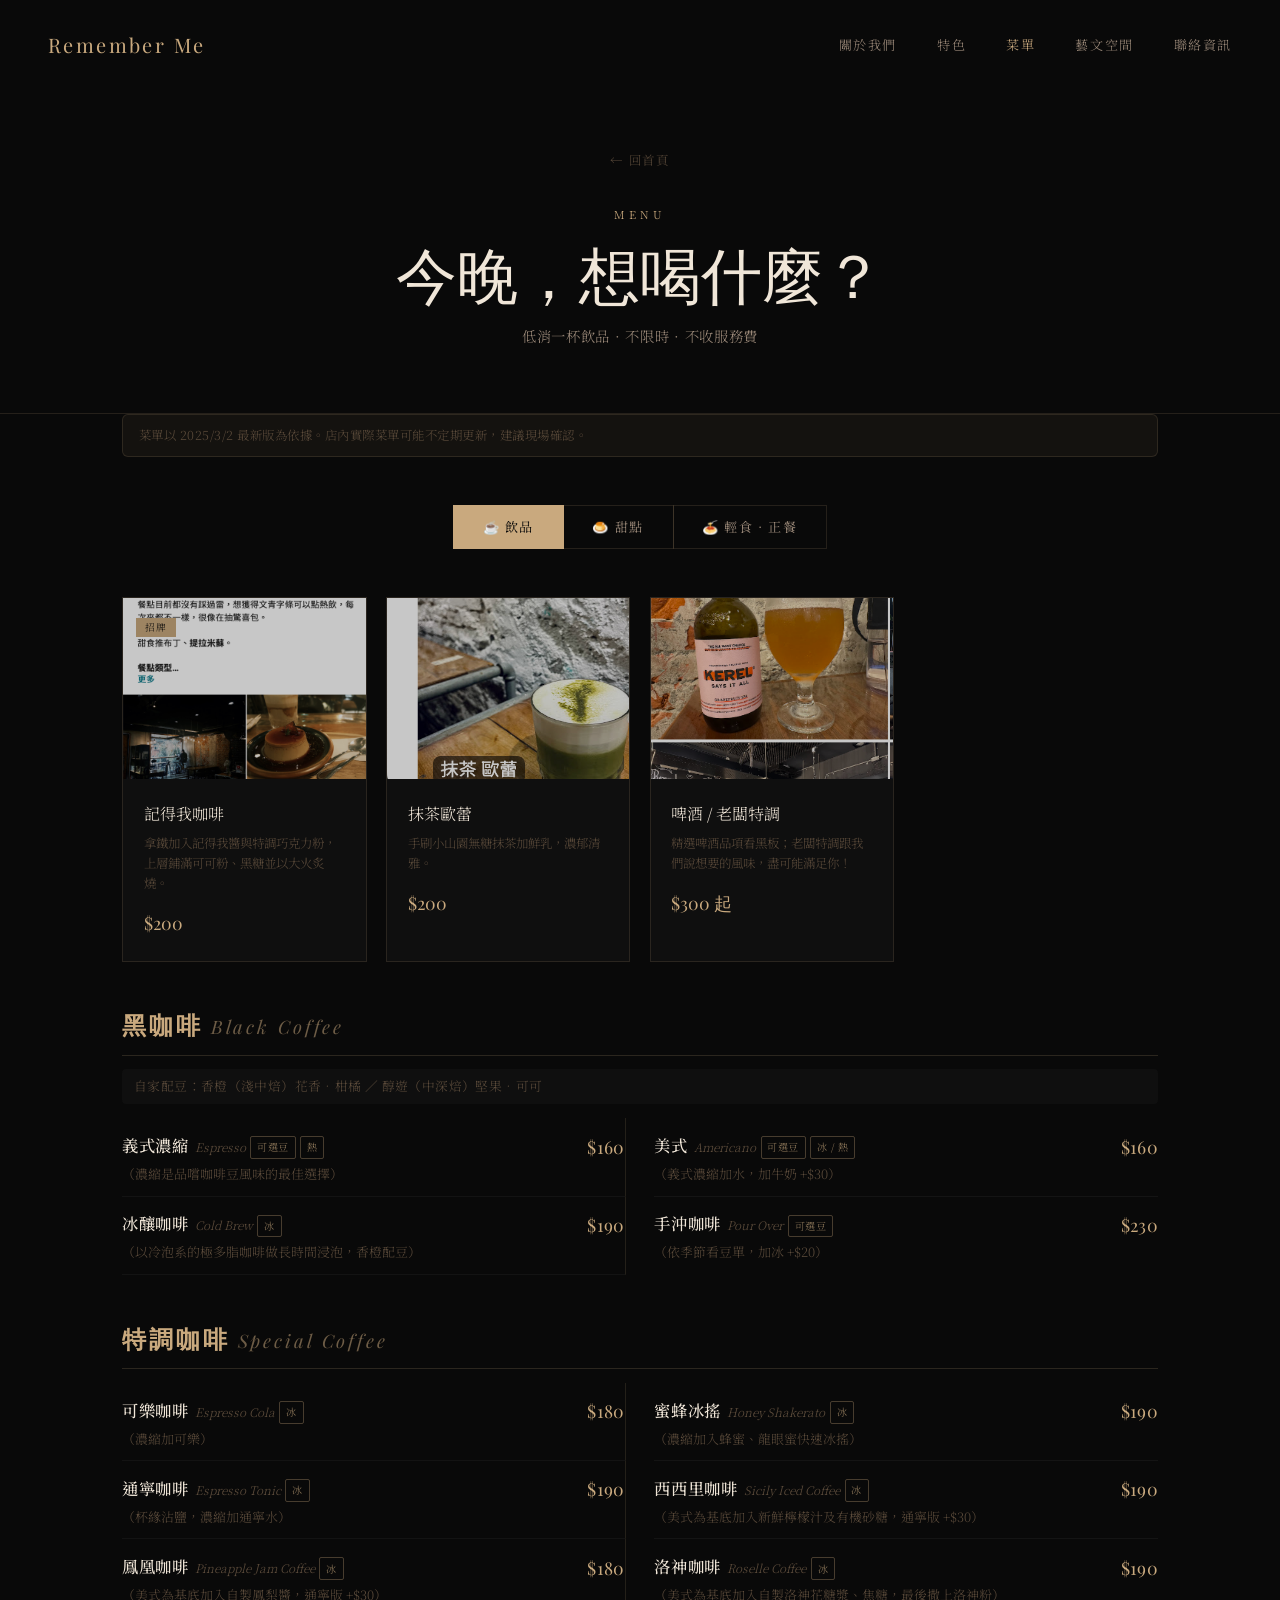
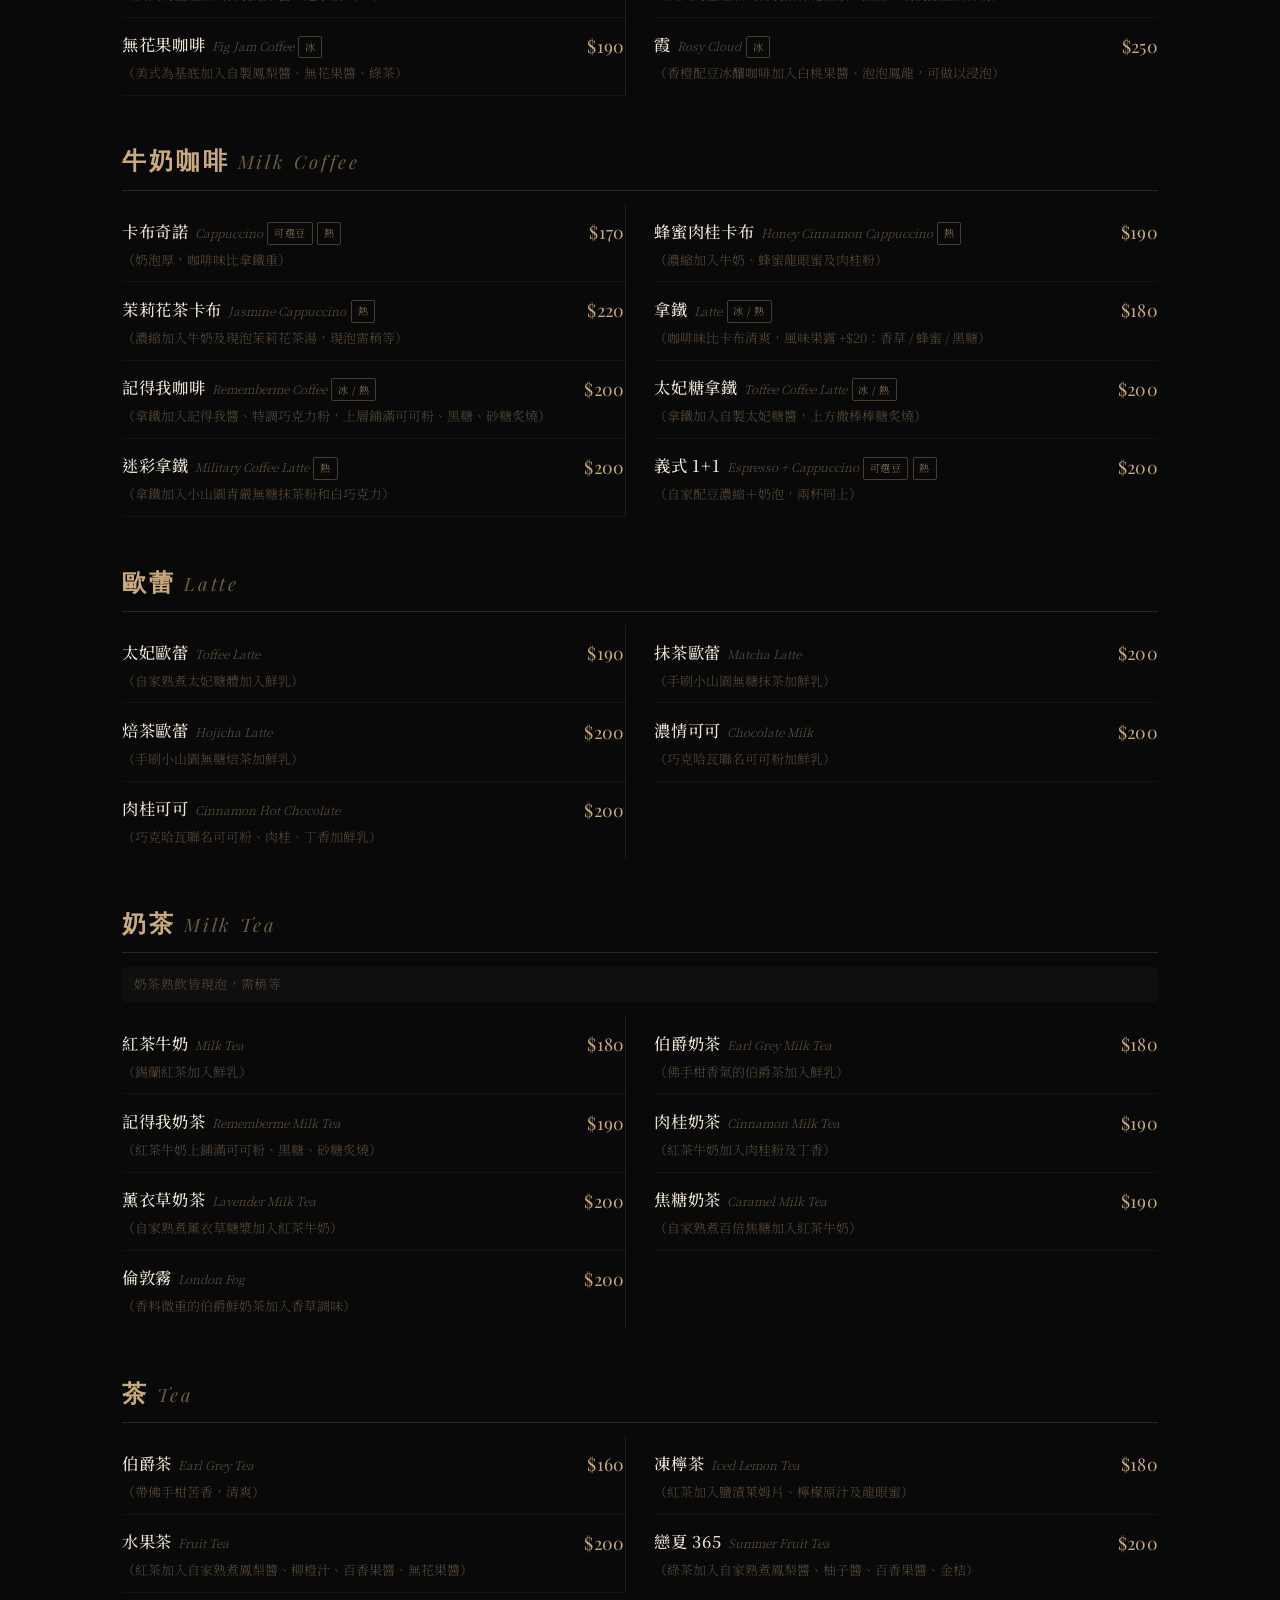
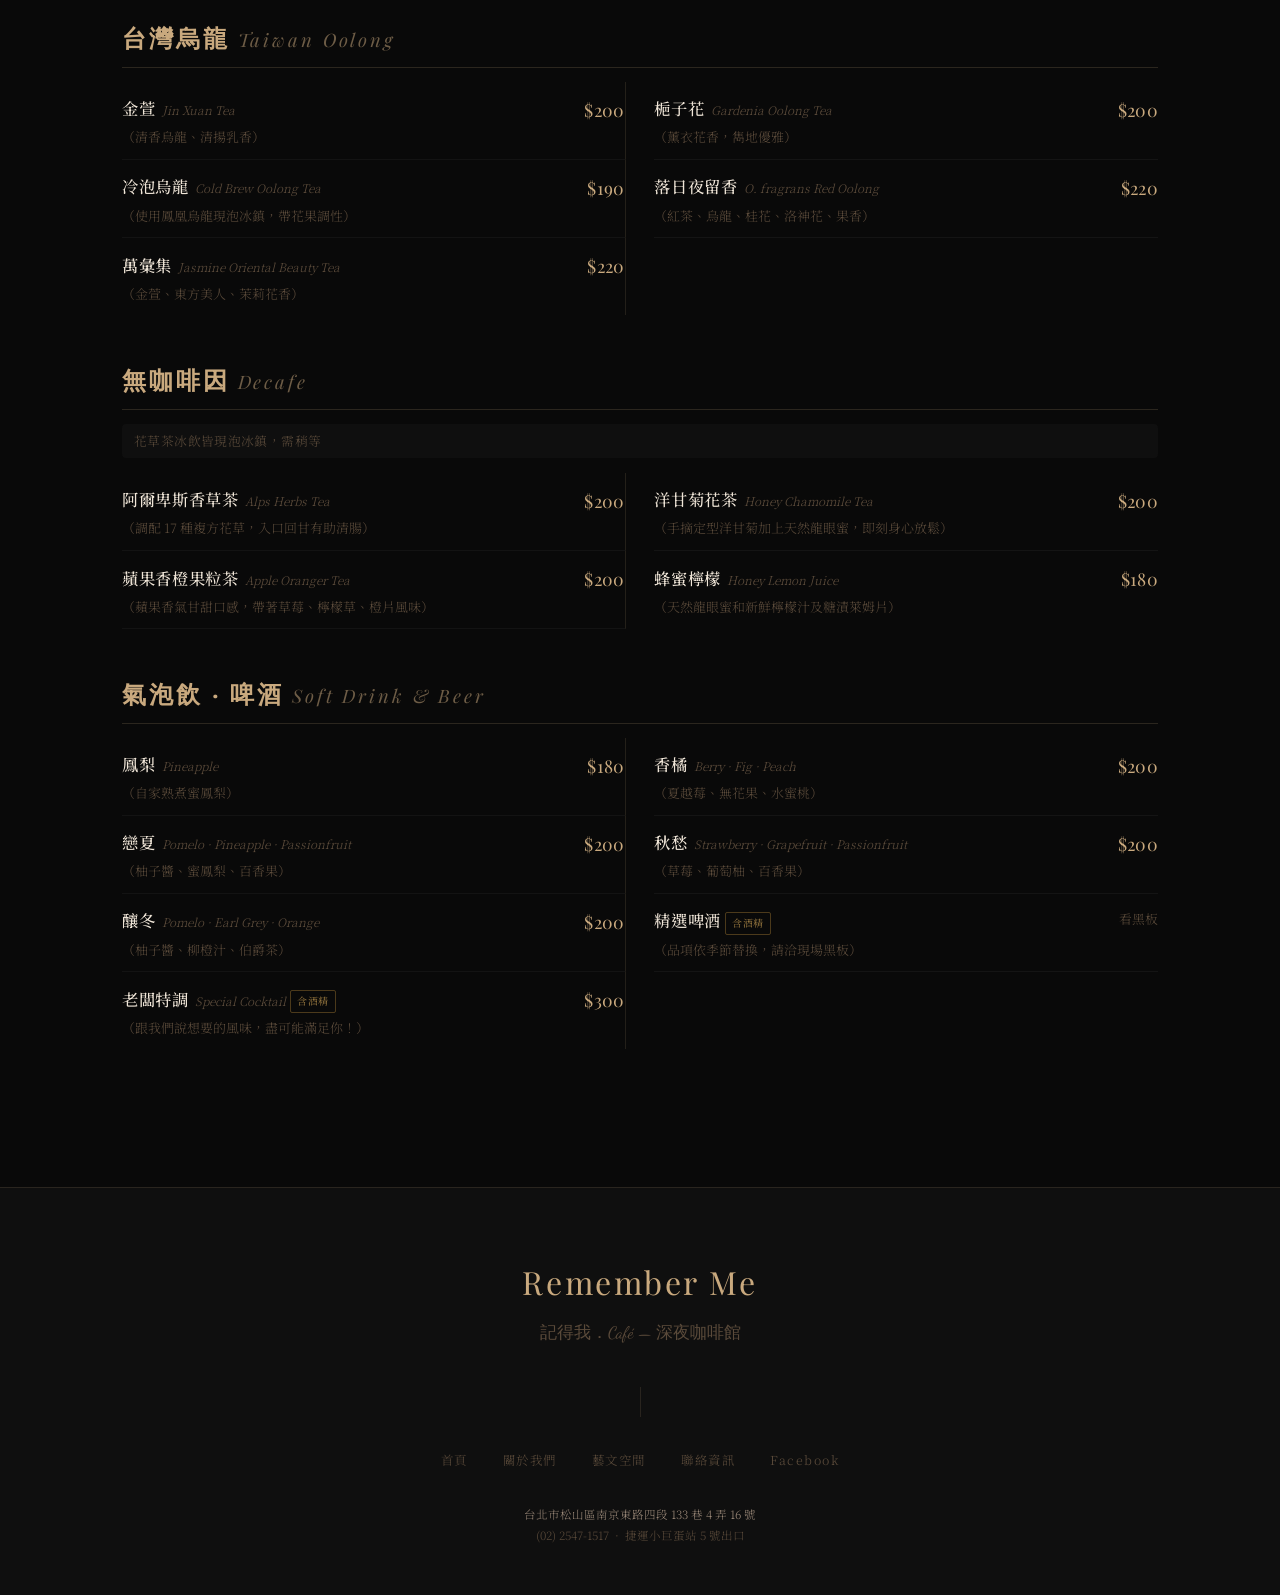
==== commit 2b615a11: "Improve menu layout and update fonts - All menu sections now 2-column layout - Move ice/hot/dietary " ====
--- a/menu.html
+++ b/menu.html
@@ -55,7 +55,7 @@
     .menu-section { margin-bottom: 2.6rem; }
 
     .menu-sub-title {
-      font-family: 'Cormorant Garamond', serif;
+      font-family: 'Playfair Display', serif;
       font-size: clamp(1.15rem, 2.6vw, 1.5rem);
       color: var(--gold);
       letter-spacing: 0.12em;
@@ -124,25 +124,9 @@
       margin-top: 0.22rem;
       line-height: 1.55;
     }
-    .item-tags {
-      margin-top: 0.26rem;
-      display: flex;
-      gap: 0.26rem;
-      flex-wrap: wrap;
-    }
-    .itag {
-      font-size: 0.63rem;
-      padding: 0.07rem 0.36rem;
-      border-radius: 2px;
-      letter-spacing: 0.05em;
-    }
-    .itag-gold  { border: 1px solid rgba(201,169,126,0.32); color: rgba(201,169,126,0.72); }
-    .itag-green { border: 1px solid rgba(110,180,70,0.35);  color: rgba(130,200,90,0.8); }
-    .itag-warn  { border: 1px solid rgba(200,150,60,0.35);  color: rgba(210,165,85,0.8); }
-    .itag-red   { border: 1px solid rgba(200,80,60,0.35);   color: rgba(220,110,90,0.8); }
 
     .item-price {
-      font-family: 'Cormorant Garamond', serif;
+      font-family: 'Playfair Display', serif;
       font-size: 1.1rem;
       color: var(--gold);
       white-space: nowrap;
@@ -157,6 +141,21 @@
       flex-shrink: 0;
       padding-top: 0.1rem;
     }
+
+    /* ── Tags — inline next to item name ── */
+    .itag {
+      display: inline-block;
+      font-size: 0.63rem;
+      padding: 0.07rem 0.36rem;
+      border-radius: 2px;
+      letter-spacing: 0.05em;
+      vertical-align: middle;
+      margin-left: 0.28rem;
+    }
+    .itag-gold  { border: 1px solid rgba(201,169,126,0.32); color: rgba(201,169,126,0.72); }
+    .itag-green { border: 1px solid rgba(110,180,70,0.35);  color: rgba(130,200,90,0.8); }
+    .itag-warn  { border: 1px solid rgba(200,150,60,0.35);  color: rgba(210,165,85,0.8); }
+    .itag-red   { border: 1px solid rgba(200,80,60,0.35);   color: rgba(220,110,90,0.8); }
 
     /* ── 2-column grid (desktop only) ── */
     .col2 {
@@ -260,182 +259,162 @@
         </div>
       </div>
 
-      <!-- 黑咖啡 — 單欄 -->
+      <!-- 黑咖啡 — 2欄 -->
       <div class="menu-section">
         <h3 class="menu-sub-title">黑咖啡 <span class="en">Black Coffee</span></h3>
         <p class="ctx-note">自家配豆：香橙（淺中焙）花香．柑橘 ／ 醇遊（中深焙）堅果．可可</p>
-        <div class="menu-items">
-          <div class="menu-item">
-            <div class="item-info">
-              <span class="item-name">義式濃縮</span><span class="item-en">Espresso</span>
+        <div class="col2 menu-items">
+          <div class="menu-item">
+            <div class="item-info">
+              <span class="item-name">義式濃縮</span><span class="item-en">Espresso</span><span class="itag itag-gold">可選豆</span><span class="itag itag-gold">熱</span>
               <div class="item-sub">（濃縮是品嚐咖啡豆風味的最佳選擇）</div>
-              <div class="item-tags"><span class="itag itag-gold">可選豆</span><span class="itag itag-gold">熱</span></div>
             </div>
             <span class="item-price">$160</span>
           </div>
           <div class="menu-item">
             <div class="item-info">
-              <span class="item-name">美式</span><span class="item-en">Americano</span>
+              <span class="item-name">美式</span><span class="item-en">Americano</span><span class="itag itag-gold">可選豆</span><span class="itag itag-gold">冰 / 熱</span>
               <div class="item-sub">（義式濃縮加水，加牛奶 +$30）</div>
-              <div class="item-tags"><span class="itag itag-gold">可選豆</span><span class="itag itag-gold">冰 / 熱</span></div>
             </div>
             <span class="item-price">$160</span>
           </div>
           <div class="menu-item">
             <div class="item-info">
-              <span class="item-name">冰釀咖啡</span><span class="item-en">Cold Brew</span>
+              <span class="item-name">冰釀咖啡</span><span class="item-en">Cold Brew</span><span class="itag itag-gold">冰</span>
               <div class="item-sub">（以冷泡系的極多脂咖啡做長時間浸泡，香橙配豆）</div>
-              <div class="item-tags"><span class="itag itag-gold">冰</span></div>
-            </div>
-            <span class="item-price">$190</span>
-          </div>
-          <div class="menu-item">
-            <div class="item-info">
-              <span class="item-name">手沖咖啡</span><span class="item-en">Pour Over</span>
+            </div>
+            <span class="item-price">$190</span>
+          </div>
+          <div class="menu-item">
+            <div class="item-info">
+              <span class="item-name">手沖咖啡</span><span class="item-en">Pour Over</span><span class="itag itag-gold">可選豆</span>
               <div class="item-sub">（依季節看豆單，加冰 +$20）</div>
-              <div class="item-tags"><span class="itag itag-gold">可選豆</span></div>
             </div>
             <span class="item-price">$230</span>
           </div>
         </div>
       </div>
 
-      <!-- 特調咖啡 — 單欄 -->
+      <!-- 特調咖啡 — 2欄 -->
       <div class="menu-section">
         <h3 class="menu-sub-title">特調咖啡 <span class="en">Special Coffee</span></h3>
-        <div class="menu-items">
-          <div class="menu-item">
-            <div class="item-info">
-              <span class="item-name">可樂咖啡</span><span class="item-en">Espresso Cola</span>
+        <div class="col2 menu-items">
+          <div class="menu-item">
+            <div class="item-info">
+              <span class="item-name">可樂咖啡</span><span class="item-en">Espresso Cola</span><span class="itag itag-gold">冰</span>
               <div class="item-sub">（濃縮加可樂）</div>
-              <div class="item-tags"><span class="itag itag-gold">冰</span></div>
             </div>
             <span class="item-price">$180</span>
           </div>
           <div class="menu-item">
             <div class="item-info">
-              <span class="item-name">蜜蜂冰搖</span><span class="item-en">Honey Shakerato</span>
+              <span class="item-name">蜜蜂冰搖</span><span class="item-en">Honey Shakerato</span><span class="itag itag-gold">冰</span>
               <div class="item-sub">（濃縮加入蜂蜜、龍眼蜜快速冰搖）</div>
-              <div class="item-tags"><span class="itag itag-gold">冰</span></div>
-            </div>
-            <span class="item-price">$190</span>
-          </div>
-          <div class="menu-item">
-            <div class="item-info">
-              <span class="item-name">通寧咖啡</span><span class="item-en">Espresso Tonic</span>
+            </div>
+            <span class="item-price">$190</span>
+          </div>
+          <div class="menu-item">
+            <div class="item-info">
+              <span class="item-name">通寧咖啡</span><span class="item-en">Espresso Tonic</span><span class="itag itag-gold">冰</span>
               <div class="item-sub">（杯緣沾鹽，濃縮加通寧水）</div>
-              <div class="item-tags"><span class="itag itag-gold">冰</span></div>
-            </div>
-            <span class="item-price">$190</span>
-          </div>
-          <div class="menu-item">
-            <div class="item-info">
-              <span class="item-name">西西里咖啡</span><span class="item-en">Sicily Iced Coffee</span>
+            </div>
+            <span class="item-price">$190</span>
+          </div>
+          <div class="menu-item">
+            <div class="item-info">
+              <span class="item-name">西西里咖啡</span><span class="item-en">Sicily Iced Coffee</span><span class="itag itag-gold">冰</span>
               <div class="item-sub">（美式為基底加入新鮮檸檬汁及有機砂糖，通寧版 +$30）</div>
-              <div class="item-tags"><span class="itag itag-gold">冰</span></div>
-            </div>
-            <span class="item-price">$190</span>
-          </div>
-          <div class="menu-item">
-            <div class="item-info">
-              <span class="item-name">鳳凰咖啡</span><span class="item-en">Pineapple Jam Coffee</span>
+            </div>
+            <span class="item-price">$190</span>
+          </div>
+          <div class="menu-item">
+            <div class="item-info">
+              <span class="item-name">鳳凰咖啡</span><span class="item-en">Pineapple Jam Coffee</span><span class="itag itag-gold">冰</span>
               <div class="item-sub">（美式為基底加入自製鳳梨醬，通寧版 +$30）</div>
-              <div class="item-tags"><span class="itag itag-gold">冰</span></div>
             </div>
             <span class="item-price">$180</span>
           </div>
           <div class="menu-item">
             <div class="item-info">
-              <span class="item-name">洛神咖啡</span><span class="item-en">Roselle Coffee</span>
+              <span class="item-name">洛神咖啡</span><span class="item-en">Roselle Coffee</span><span class="itag itag-gold">冰</span>
               <div class="item-sub">（美式為基底加入自製洛神花糖漿、焦糖，最後撒上洛神粉）</div>
-              <div class="item-tags"><span class="itag itag-gold">冰</span></div>
-            </div>
-            <span class="item-price">$190</span>
-          </div>
-          <div class="menu-item">
-            <div class="item-info">
-              <span class="item-name">無花果咖啡</span><span class="item-en">Fig Jam Coffee</span>
+            </div>
+            <span class="item-price">$190</span>
+          </div>
+          <div class="menu-item">
+            <div class="item-info">
+              <span class="item-name">無花果咖啡</span><span class="item-en">Fig Jam Coffee</span><span class="itag itag-gold">冰</span>
               <div class="item-sub">（美式為基底加入自製鳳梨醬、無花果醬、綠茶）</div>
-              <div class="item-tags"><span class="itag itag-gold">冰</span></div>
-            </div>
-            <span class="item-price">$190</span>
-          </div>
-          <div class="menu-item">
-            <div class="item-info">
-              <span class="item-name">霞</span><span class="item-en">Rosy Cloud</span>
+            </div>
+            <span class="item-price">$190</span>
+          </div>
+          <div class="menu-item">
+            <div class="item-info">
+              <span class="item-name">霞</span><span class="item-en">Rosy Cloud</span><span class="itag itag-gold">冰</span>
               <div class="item-sub">（香橙配豆冰釀咖啡加入白桃果醬、泡泡鳳龍，可做以浸泡）</div>
-              <div class="item-tags"><span class="itag itag-gold">冰</span></div>
             </div>
             <span class="item-price">$250</span>
           </div>
         </div>
       </div>
 
-      <!-- 牛奶咖啡 — 單欄 -->
+      <!-- 牛奶咖啡 — 2欄 -->
       <div class="menu-section">
         <h3 class="menu-sub-title">牛奶咖啡 <span class="en">Milk Coffee</span></h3>
-        <div class="menu-items">
-          <div class="menu-item">
-            <div class="item-info">
-              <span class="item-name">卡布奇諾</span><span class="item-en">Cappuccino</span>
+        <div class="col2 menu-items">
+          <div class="menu-item">
+            <div class="item-info">
+              <span class="item-name">卡布奇諾</span><span class="item-en">Cappuccino</span><span class="itag itag-gold">可選豆</span><span class="itag itag-gold">熱</span>
               <div class="item-sub">（奶泡厚，咖啡味比拿鐵重）</div>
-              <div class="item-tags"><span class="itag itag-gold">可選豆</span><span class="itag itag-gold">熱</span></div>
             </div>
             <span class="item-price">$170</span>
           </div>
           <div class="menu-item">
             <div class="item-info">
-              <span class="item-name">蜂蜜肉桂卡布</span><span class="item-en">Honey Cinnamon Cappuccino</span>
+              <span class="item-name">蜂蜜肉桂卡布</span><span class="item-en">Honey Cinnamon Cappuccino</span><span class="itag itag-gold">熱</span>
               <div class="item-sub">（濃縮加入牛奶、蜂蜜龍眼蜜及肉桂粉）</div>
-              <div class="item-tags"><span class="itag itag-gold">熱</span></div>
-            </div>
-            <span class="item-price">$190</span>
-          </div>
-          <div class="menu-item">
-            <div class="item-info">
-              <span class="item-name">茉莉花茶卡布</span><span class="item-en">Jasmine Cappuccino</span>
+            </div>
+            <span class="item-price">$190</span>
+          </div>
+          <div class="menu-item">
+            <div class="item-info">
+              <span class="item-name">茉莉花茶卡布</span><span class="item-en">Jasmine Cappuccino</span><span class="itag itag-gold">熱</span>
               <div class="item-sub">（濃縮加入牛奶及現泡茉莉花茶湯，現泡需稍等）</div>
-              <div class="item-tags"><span class="itag itag-gold">熱</span></div>
             </div>
             <span class="item-price">$220</span>
           </div>
           <div class="menu-item">
             <div class="item-info">
-              <span class="item-name">拿鐵</span><span class="item-en">Latte</span>
+              <span class="item-name">拿鐵</span><span class="item-en">Latte</span><span class="itag itag-gold">冰 / 熱</span>
               <div class="item-sub">（咖啡味比卡布清爽，風味果露 +$20：香草 / 蜂蜜 / 黑糖）</div>
-              <div class="item-tags"><span class="itag itag-gold">冰 / 熱</span></div>
             </div>
             <span class="item-price">$180</span>
           </div>
           <div class="menu-item">
             <div class="item-info">
-              <span class="item-name">記得我咖啡</span><span class="item-en">Rememberme Coffee</span>
+              <span class="item-name">記得我咖啡</span><span class="item-en">Rememberme Coffee</span><span class="itag itag-gold">冰 / 熱</span>
               <div class="item-sub">（拿鐵加入記得我醬、特調巧克力粉，上層鋪滿可可粉、黑糖、砂糖炙燒）</div>
-              <div class="item-tags"><span class="itag itag-gold">冰 / 熱</span></div>
-            </div>
-            <span class="item-price">$200</span>
-          </div>
-          <div class="menu-item">
-            <div class="item-info">
-              <span class="item-name">太妃糖拿鐵</span><span class="item-en">Toffee Coffee Latte</span>
+            </div>
+            <span class="item-price">$200</span>
+          </div>
+          <div class="menu-item">
+            <div class="item-info">
+              <span class="item-name">太妃糖拿鐵</span><span class="item-en">Toffee Coffee Latte</span><span class="itag itag-gold">冰 / 熱</span>
               <div class="item-sub">（拿鐵加入自製太妃糖醬，上方撒棒棒糖炙燒）</div>
-              <div class="item-tags"><span class="itag itag-gold">冰 / 熱</span></div>
-            </div>
-            <span class="item-price">$200</span>
-          </div>
-          <div class="menu-item">
-            <div class="item-info">
-              <span class="item-name">迷彩拿鐵</span><span class="item-en">Military Coffee Latte</span>
+            </div>
+            <span class="item-price">$200</span>
+          </div>
+          <div class="menu-item">
+            <div class="item-info">
+              <span class="item-name">迷彩拿鐵</span><span class="item-en">Military Coffee Latte</span><span class="itag itag-gold">熱</span>
               <div class="item-sub">（拿鐵加入小山園青嚴無糖抹茶粉和白巧克力）</div>
-              <div class="item-tags"><span class="itag itag-gold">熱</span></div>
-            </div>
-            <span class="item-price">$200</span>
-          </div>
-          <div class="menu-item">
-            <div class="item-info">
-              <span class="item-name">義式 1+1</span><span class="item-en">Espresso + Cappuccino</span>
+            </div>
+            <span class="item-price">$200</span>
+          </div>
+          <div class="menu-item">
+            <div class="item-info">
+              <span class="item-name">義式 1+1</span><span class="item-en">Espresso + Cappuccino</span><span class="itag itag-gold">可選豆</span><span class="itag itag-gold">熱</span>
               <div class="item-sub">（自家配豆濃縮＋奶泡，兩杯同上）</div>
-              <div class="item-tags"><span class="itag itag-gold">可選豆</span><span class="itag itag-gold">熱</span></div>
             </div>
             <span class="item-price">$200</span>
           </div>
@@ -692,17 +671,15 @@
           </div>
           <div class="menu-item">
             <div class="item-info">
-              <span class="item-name">精選啤酒</span>
+              <span class="item-name">精選啤酒</span><span class="itag itag-warn">含酒精</span>
               <div class="item-sub">（品項依季節替換，請洽現場黑板）</div>
-              <div class="item-tags"><span class="itag itag-warn">含酒精</span></div>
             </div>
             <span class="item-price-soft">看黑板</span>
           </div>
           <div class="menu-item">
             <div class="item-info">
-              <span class="item-name">老闆特調</span><span class="item-en">Special Cocktail</span>
+              <span class="item-name">老闆特調</span><span class="item-en">Special Cocktail</span><span class="itag itag-warn">含酒精</span>
               <div class="item-sub">（跟我們說想要的風味，盡可能滿足你！）</div>
-              <div class="item-tags"><span class="itag itag-warn">含酒精</span></div>
             </div>
             <span class="item-price">$300</span>
           </div>
@@ -754,10 +731,10 @@
         </div>
       </div>
 
-      <!-- 特製鬆餅 — 單欄 -->
+      <!-- 特製鬆餅 — 2欄 -->
       <div class="menu-section">
         <h3 class="menu-sub-title">特製鬆餅 <span class="en">Waffle</span> <span class="tnote">供應至 23:59 · 附冰淇淋</span></h3>
-        <div class="menu-items">
+        <div class="col2 menu-items">
           <div class="menu-item">
             <div class="item-info">
               <span class="item-name">記得我鬆餅</span><span class="item-en">Rememberme Waffles</span>
@@ -796,10 +773,10 @@
         </div>
       </div>
 
-      <!-- 手作小點 — 單欄 -->
+      <!-- 手作小點 — 2欄 -->
       <div class="menu-section">
         <h3 class="menu-sub-title">手作小點 <span class="en">Handcrafted Sweets</span></h3>
-        <div class="menu-items">
+        <div class="col2 menu-items">
           <div class="menu-item">
             <div class="item-info">
               <span class="item-name">焦糖焙茶布丁</span>
@@ -809,9 +786,8 @@
           </div>
           <div class="menu-item">
             <div class="item-info">
-              <span class="item-name">提拉米蘇</span>
+              <span class="item-name">提拉米蘇</span><span class="itag itag-warn">含酒精</span>
               <div class="item-sub">（招牌提拉米蘇，慕斯質地細緻）</div>
-              <div class="item-tags"><span class="itag itag-warn">含酒精</span></div>
             </div>
             <span class="item-price">$190</span>
           </div>
@@ -896,17 +872,15 @@
           </div>
           <div class="menu-item">
             <div class="item-info">
-              <span class="item-name">泰式魚塊沙拉</span>
-              <div class="item-sub">（炸魚塊、洋蔥絲、金桔、特製酸辣醬）</div>
-              <div class="item-tags"><span class="itag itag-red">含花生，過敏者可告知不加</span></div>
+              <span class="item-name">泰式魚塊沙拉</span><span class="itag itag-red">⚠ 含花生</span>
+              <div class="item-sub">（炸魚塊、洋蔥絲、金桔、特製酸辣醬，過敏者可告知不加）</div>
             </div>
             <span class="item-price">$270</span>
           </div>
           <div class="menu-item">
             <div class="item-info">
-              <span class="item-name">栗子南瓜優格沙拉</span>
+              <span class="item-name">栗子南瓜優格沙拉</span><span class="itag itag-green">蛋奶素 L/O Veg</span>
               <div class="item-sub">（栗子南瓜、特製優格醬、果乾、堅果）</div>
-              <div class="item-tags"><span class="itag itag-green">素食 Lo Veg</span></div>
             </div>
             <span class="item-price">$270</span>
           </div>
@@ -951,15 +925,14 @@
         </div>
       </div>
 
-      <!-- 義大利麵 — 單欄 -->
+      <!-- 義大利麵 — 2欄 -->
       <div class="menu-section">
         <h3 class="menu-sub-title">義大利麵 <span class="en">Spaghetti</span> <span class="tnote">供應至 20:59</span></h3>
-        <div class="menu-items">
-          <div class="menu-item">
-            <div class="item-info">
-              <span class="item-name">綠色蔬果義大利麵</span><span class="item-en">Vegetable Spaghetti</span>
+        <div class="col2 menu-items">
+          <div class="menu-item">
+            <div class="item-info">
+              <span class="item-name">綠色蔬果義大利麵</span><span class="item-en">Vegetable Spaghetti</span><span class="itag itag-green">全素 Vegan</span>
               <div class="item-sub">（以黑胡椒拌炒各季節時蔬）</div>
-              <div class="item-tags"><span class="itag itag-green">全素 100% Vegan</span></div>
             </div>
             <span class="item-price">$290</span>
           </div>
@@ -980,10 +953,10 @@
         </div>
       </div>
 
-      <!-- 炊飯 — 單欄 -->
+      <!-- 炊飯 — 2欄 -->
       <div class="menu-section">
         <h3 class="menu-sub-title">炊飯 <span class="en">Risotto</span> <span class="tnote">供應至 20:59</span></h3>
-        <div class="menu-items">
+        <div class="col2 menu-items">
           <div class="menu-item">
             <div class="item-info">
               <span class="item-name">脆塔起司牛肉炊飯</span><span class="item-en">Cheese Beef Risotto &amp; Crispy Bacon</span>
@@ -1008,11 +981,11 @@
         </div>
       </div>
 
-      <!-- 叻沙咖哩飯 — 單欄 -->
+      <!-- 叻沙咖哩飯 — 2欄 -->
       <div class="menu-section">
         <h3 class="menu-sub-title">叻沙咖哩飯 <span class="en">Laksa Curry Rice</span> <span class="tnote">供應至 23:59</span></h3>
         <p class="ctx-note">辛香料調製，內含椰奶、蝦醬、時蔬，微辣系 · 太陽蛋 +$20 ／ 起司醬 +$30</p>
-        <div class="menu-items">
+        <div class="col2 menu-items">
           <div class="menu-item">
             <div class="item-info">
               <span class="item-name">新加坡風味叻沙咖哩飯</span><span class="item-en">Chicken Curry Rice</span>
--- a/style.css
+++ b/style.css
@@ -2,7 +2,7 @@
    Remember Me 記得我．Café — Stylesheet
    ============================================================ */
 
-@import url('https://fonts.googleapis.com/css2?family=Cormorant+Garamond:ital,wght@0,300;0,400;0,600;1,300;1,400;1,600&family=Dancing+Script:wght@400;600&family=Noto+Serif+TC:wght@300;400;500&display=swap');
+@import url('https://fonts.googleapis.com/css2?family=Playfair+Display:ital,wght@0,400;0,600;0,700;1,400;1,600&family=Dancing+Script:wght@400;600&family=Noto+Serif+TC:wght@300;400;500&display=swap');
 
 /* ── Variables ── */
 :root {
@@ -37,7 +37,7 @@
 a { color: inherit; text-decoration: none; }
 
 /* ── Typography helpers ── */
-.serif   { font-family: 'Cormorant Garamond', serif; }
+.serif   { font-family: 'Playfair Display', serif; }
 .script  { font-family: 'Dancing Script', cursive; }
 .label {
   display: block;
@@ -48,7 +48,7 @@
   margin-bottom: 0.8rem;
 }
 .section-title {
-  font-family: 'Cormorant Garamond', serif;
+  font-family: 'Playfair Display', serif;
   font-weight: 300;
   font-size: clamp(2rem, 4vw, 3rem);
   line-height: 1.2;
@@ -97,7 +97,7 @@
   border-bottom-color: var(--border);
 }
 .nav-logo {
-  font-family: 'Cormorant Garamond', serif;
+  font-family: 'Playfair Display', serif;
   font-size: 1.25rem;
   color: var(--gold);
   letter-spacing: 0.12em;
@@ -163,7 +163,7 @@
 }
 .mobile-menu.open { display: flex; }
 .mobile-menu a {
-  font-family: 'Cormorant Garamond', serif;
+  font-family: 'Playfair Display', serif;
   font-size: 2rem;
   color: var(--text-dim);
   letter-spacing: 0.1em;
@@ -216,7 +216,7 @@
   animation: fadeInDown 1s ease 0.3s both;
 }
 .hero-title {
-  font-family: 'Cormorant Garamond', serif;
+  font-family: 'Playfair Display', serif;
   font-weight: 300;
   font-size: clamp(3.5rem, 9vw, 7rem);
   letter-spacing: 0.06em;
@@ -226,7 +226,7 @@
 }
 .hero-title span { color: var(--gold); }
 .hero-subtitle {
-  font-family: 'Cormorant Garamond', serif;
+  font-family: 'Playfair Display', serif;
   font-size: clamp(1.1rem, 2.5vw, 1.6rem);
   font-style: italic;
   color: var(--gold);
@@ -358,7 +358,7 @@
   margin: 0 auto 1.2rem;
 }
 .at-name {
-  font-family: 'Cormorant Garamond', serif;
+  font-family: 'Playfair Display', serif;
   font-size: 3.2rem;
   font-weight: 300;
   color: var(--text);
@@ -379,7 +379,7 @@
   margin: 0.4rem 0;
 }
 .at-time {
-  font-family: 'Cormorant Garamond', serif;
+  font-family: 'Playfair Display', serif;
   font-size: 1.5rem;
   color: var(--text-dim);
   letter-spacing: 0.05em;
@@ -398,7 +398,7 @@
   border-left: 2px solid var(--gold);
   padding-left: 1.5rem;
   margin: 2rem 0;
-  font-family: 'Cormorant Garamond', serif;
+  font-family: 'Playfair Display', serif;
   font-style: italic;
   font-size: 1.35rem;
   color: var(--gold-light);
@@ -438,7 +438,7 @@
 /* no lift — feature cards are not clickable */
 .feature-icon { font-size: 2.2rem; margin-bottom: 1.2rem; display: block; }
 .feature-title {
-  font-family: 'Cormorant Garamond', serif;
+  font-family: 'Playfair Display', serif;
   font-size: 1.25rem;
   color: var(--gold-light);
   margin-bottom: 0.8rem;
@@ -543,7 +543,7 @@
 .menu-panel.active { display: block; }
 .menu-category { margin-bottom: 3.5rem; }
 .menu-cat-title {
-  font-family: 'Cormorant Garamond', serif;
+  font-family: 'Playfair Display', serif;
   font-size: 1.3rem;
   font-style: italic;
   color: var(--gold);
@@ -572,7 +572,7 @@
 .item-name { font-size: 0.93rem; color: var(--text); margin-bottom: 0.15rem; }
 .item-desc { font-size: 0.76rem; color: var(--text-muted); line-height: 1.5; }
 .item-price {
-  font-family: 'Cormorant Garamond', serif;
+  font-family: 'Playfair Display', serif;
   font-size: 1.05rem;
   color: var(--gold);
   white-space: nowrap;
@@ -631,7 +631,7 @@
 
 .menu-cards-section { padding: 0 0 6rem; background: var(--bg); }
 .menu-cat-heading {
-  font-family: 'Cormorant Garamond', serif;
+  font-family: 'Playfair Display', serif;
   font-size: 0.75rem;
   letter-spacing: 0.35em;
   text-transform: uppercase;
@@ -706,7 +706,7 @@
   margin-bottom: 0.8rem;
 }
 .card-price {
-  font-family: 'Cormorant Garamond', serif;
+  font-family: 'Playfair Display', serif;
   font-size: 1.1rem;
   color: var(--gold);
 }
@@ -751,7 +751,7 @@
 }
 .pillar:first-child { border-top: 1px solid var(--border); }
 .pillar-num {
-  font-family: 'Cormorant Garamond', serif;
+  font-family: 'Playfair Display', serif;
   font-size: 0.75rem;
   color: var(--gold-dark);
   letter-spacing: 0.1em;
@@ -760,7 +760,7 @@
   min-width: 24px;
 }
 .pillar-title {
-  font-family: 'Cormorant Garamond', serif;
+  font-family: 'Playfair Display', serif;
   font-size: 1.15rem;
   color: var(--gold-light);
   margin-bottom: 0.25rem;
@@ -936,7 +936,7 @@
   text-align: center;
 }
 .footer-logo {
-  font-family: 'Cormorant Garamond', serif;
+  font-family: 'Playfair Display', serif;
   font-size: 2rem;
   color: var(--gold);
   letter-spacing: 0.08em;
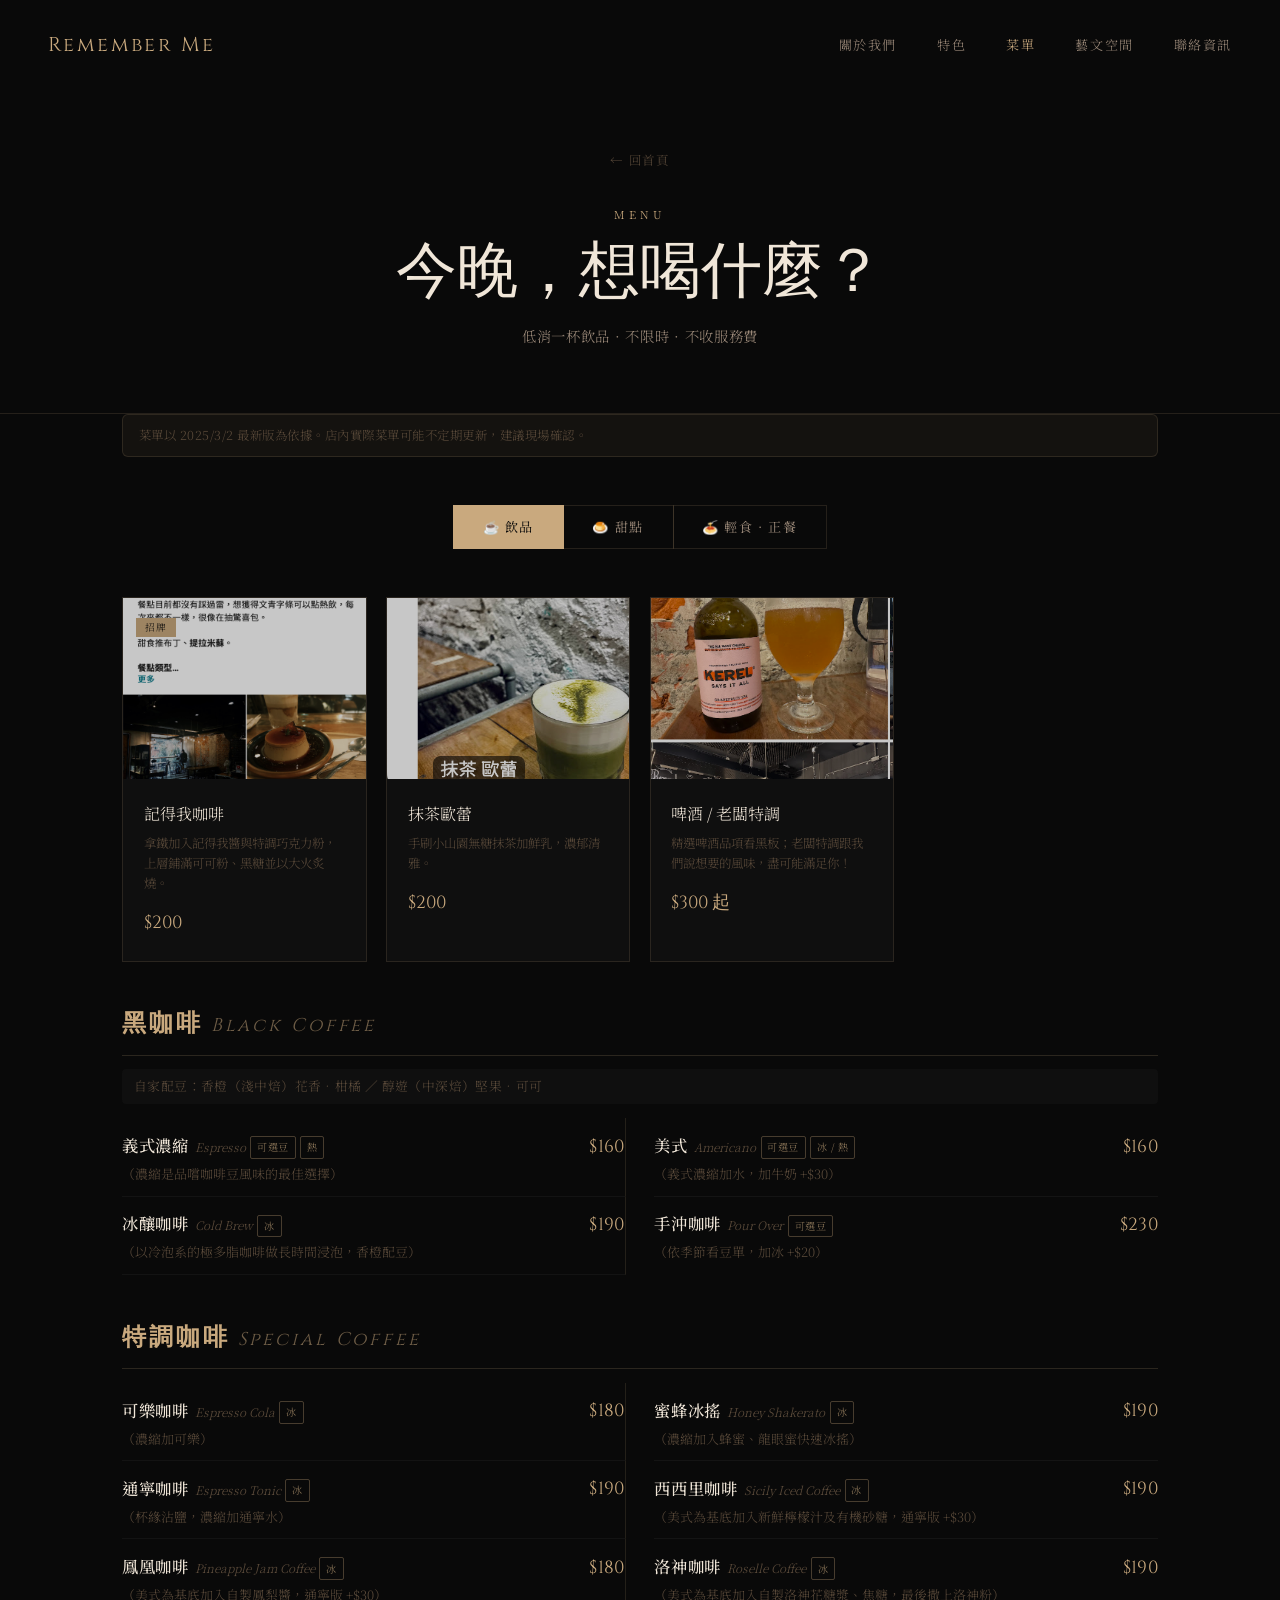
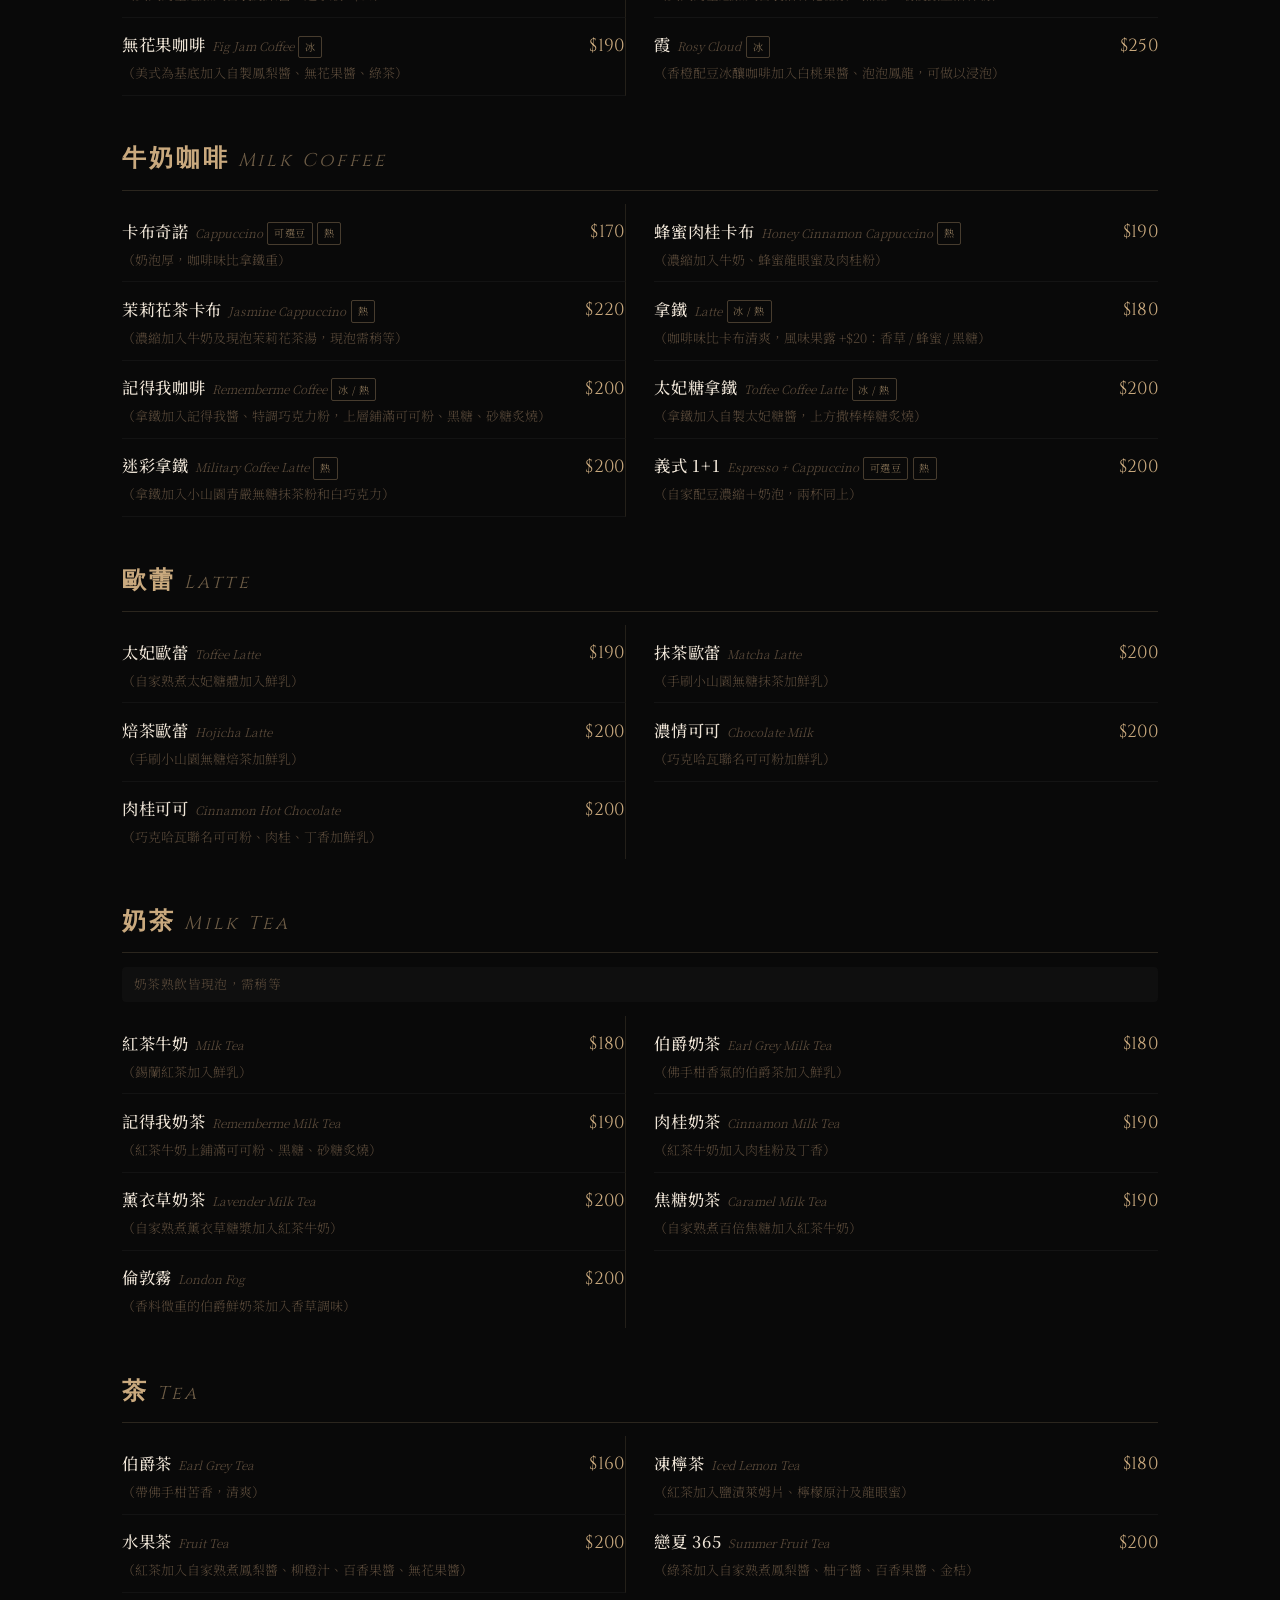
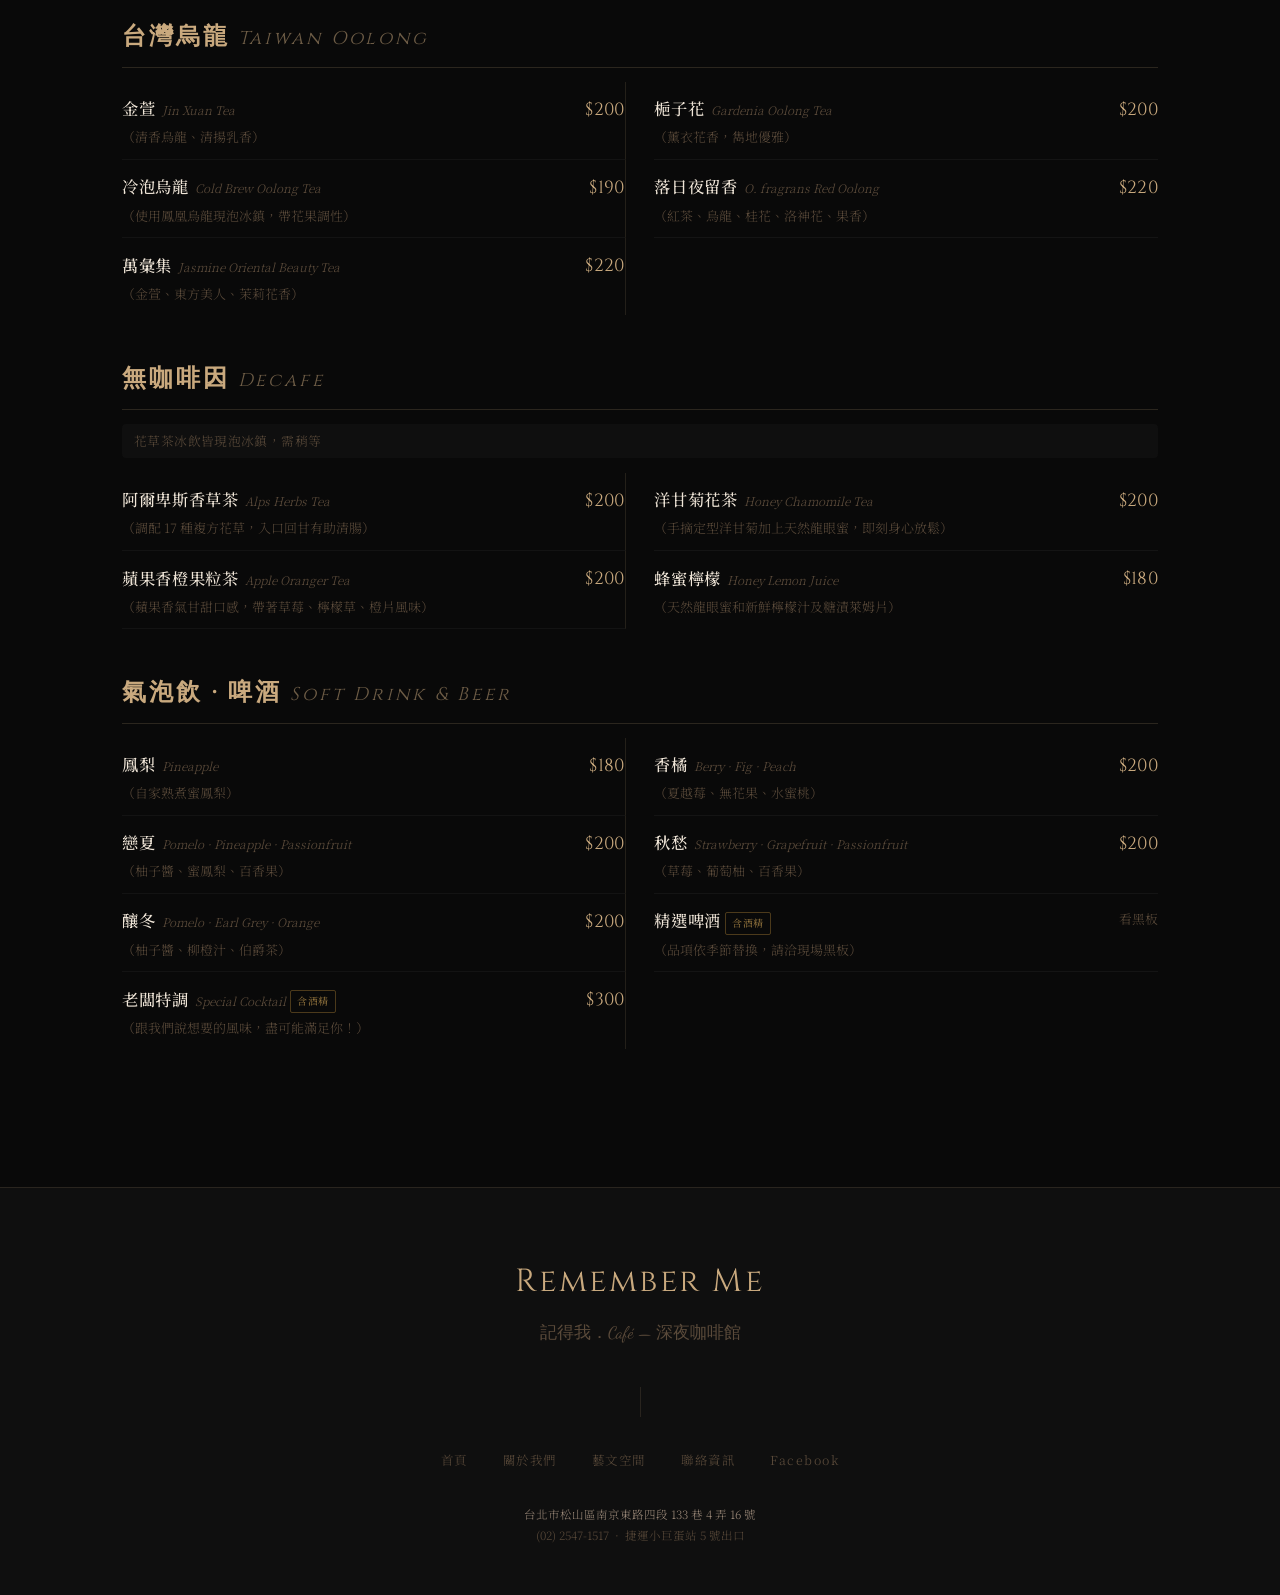
==== commit 297fd6f6: "Switch font to Cinzel, restore 6 features, enlarge section label Co-Authored-By: Claude Sonnet 4.6 <" ====
--- a/menu.html
+++ b/menu.html
@@ -55,7 +55,7 @@
     .menu-section { margin-bottom: 2.6rem; }
 
     .menu-sub-title {
-      font-family: 'Playfair Display', serif;
+      font-family: 'Cinzel', serif;
       font-size: clamp(1.15rem, 2.6vw, 1.5rem);
       color: var(--gold);
       letter-spacing: 0.12em;
@@ -126,7 +126,7 @@
     }
 
     .item-price {
-      font-family: 'Playfair Display', serif;
+      font-family: 'Cinzel', serif;
       font-size: 1.1rem;
       color: var(--gold);
       white-space: nowrap;
--- a/style.css
+++ b/style.css
@@ -2,7 +2,7 @@
    Remember Me 記得我．Café — Stylesheet
    ============================================================ */
 
-@import url('https://fonts.googleapis.com/css2?family=Playfair+Display:ital,wght@0,400;0,600;0,700;1,400;1,600&family=Dancing+Script:wght@400;600&family=Noto+Serif+TC:wght@300;400;500&display=swap');
+@import url('https://fonts.googleapis.com/css2?family=Cinzel:wght@400;600;700&family=Dancing+Script:wght@400;600&family=Noto+Serif+TC:wght@300;400;500&display=swap');
 
 /* ── Variables ── */
 :root {
@@ -37,7 +37,7 @@
 a { color: inherit; text-decoration: none; }
 
 /* ── Typography helpers ── */
-.serif   { font-family: 'Playfair Display', serif; }
+.serif   { font-family: 'Cinzel', serif; }
 .script  { font-family: 'Dancing Script', cursive; }
 .label {
   display: block;
@@ -48,7 +48,7 @@
   margin-bottom: 0.8rem;
 }
 .section-title {
-  font-family: 'Playfair Display', serif;
+  font-family: 'Cinzel', serif;
   font-weight: 300;
   font-size: clamp(2rem, 4vw, 3rem);
   line-height: 1.2;
@@ -97,7 +97,7 @@
   border-bottom-color: var(--border);
 }
 .nav-logo {
-  font-family: 'Playfair Display', serif;
+  font-family: 'Cinzel', serif;
   font-size: 1.25rem;
   color: var(--gold);
   letter-spacing: 0.12em;
@@ -163,7 +163,7 @@
 }
 .mobile-menu.open { display: flex; }
 .mobile-menu a {
-  font-family: 'Playfair Display', serif;
+  font-family: 'Cinzel', serif;
   font-size: 2rem;
   color: var(--text-dim);
   letter-spacing: 0.1em;
@@ -216,7 +216,7 @@
   animation: fadeInDown 1s ease 0.3s both;
 }
 .hero-title {
-  font-family: 'Playfair Display', serif;
+  font-family: 'Cinzel', serif;
   font-weight: 300;
   font-size: clamp(3.5rem, 9vw, 7rem);
   letter-spacing: 0.06em;
@@ -226,7 +226,7 @@
 }
 .hero-title span { color: var(--gold); }
 .hero-subtitle {
-  font-family: 'Playfair Display', serif;
+  font-family: 'Cinzel', serif;
   font-size: clamp(1.1rem, 2.5vw, 1.6rem);
   font-style: italic;
   color: var(--gold);
@@ -358,7 +358,7 @@
   margin: 0 auto 1.2rem;
 }
 .at-name {
-  font-family: 'Playfair Display', serif;
+  font-family: 'Cinzel', serif;
   font-size: 3.2rem;
   font-weight: 300;
   color: var(--text);
@@ -379,7 +379,7 @@
   margin: 0.4rem 0;
 }
 .at-time {
-  font-family: 'Playfair Display', serif;
+  font-family: 'Cinzel', serif;
   font-size: 1.5rem;
   color: var(--text-dim);
   letter-spacing: 0.05em;
@@ -398,7 +398,7 @@
   border-left: 2px solid var(--gold);
   padding-left: 1.5rem;
   margin: 2rem 0;
-  font-family: 'Playfair Display', serif;
+  font-family: 'Cinzel', serif;
   font-style: italic;
   font-size: 1.35rem;
   color: var(--gold-light);
@@ -438,7 +438,7 @@
 /* no lift — feature cards are not clickable */
 .feature-icon { font-size: 2.2rem; margin-bottom: 1.2rem; display: block; }
 .feature-title {
-  font-family: 'Playfair Display', serif;
+  font-family: 'Cinzel', serif;
   font-size: 1.25rem;
   color: var(--gold-light);
   margin-bottom: 0.8rem;
@@ -543,7 +543,7 @@
 .menu-panel.active { display: block; }
 .menu-category { margin-bottom: 3.5rem; }
 .menu-cat-title {
-  font-family: 'Playfair Display', serif;
+  font-family: 'Cinzel', serif;
   font-size: 1.3rem;
   font-style: italic;
   color: var(--gold);
@@ -572,7 +572,7 @@
 .item-name { font-size: 0.93rem; color: var(--text); margin-bottom: 0.15rem; }
 .item-desc { font-size: 0.76rem; color: var(--text-muted); line-height: 1.5; }
 .item-price {
-  font-family: 'Playfair Display', serif;
+  font-family: 'Cinzel', serif;
   font-size: 1.05rem;
   color: var(--gold);
   white-space: nowrap;
@@ -631,7 +631,7 @@
 
 .menu-cards-section { padding: 0 0 6rem; background: var(--bg); }
 .menu-cat-heading {
-  font-family: 'Playfair Display', serif;
+  font-family: 'Cinzel', serif;
   font-size: 0.75rem;
   letter-spacing: 0.35em;
   text-transform: uppercase;
@@ -706,7 +706,7 @@
   margin-bottom: 0.8rem;
 }
 .card-price {
-  font-family: 'Playfair Display', serif;
+  font-family: 'Cinzel', serif;
   font-size: 1.1rem;
   color: var(--gold);
 }
@@ -751,7 +751,7 @@
 }
 .pillar:first-child { border-top: 1px solid var(--border); }
 .pillar-num {
-  font-family: 'Playfair Display', serif;
+  font-family: 'Cinzel', serif;
   font-size: 0.75rem;
   color: var(--gold-dark);
   letter-spacing: 0.1em;
@@ -760,7 +760,7 @@
   min-width: 24px;
 }
 .pillar-title {
-  font-family: 'Playfair Display', serif;
+  font-family: 'Cinzel', serif;
   font-size: 1.15rem;
   color: var(--gold-light);
   margin-bottom: 0.25rem;
@@ -936,7 +936,7 @@
   text-align: center;
 }
 .footer-logo {
-  font-family: 'Playfair Display', serif;
+  font-family: 'Cinzel', serif;
   font-size: 2rem;
   color: var(--gold);
   letter-spacing: 0.08em;
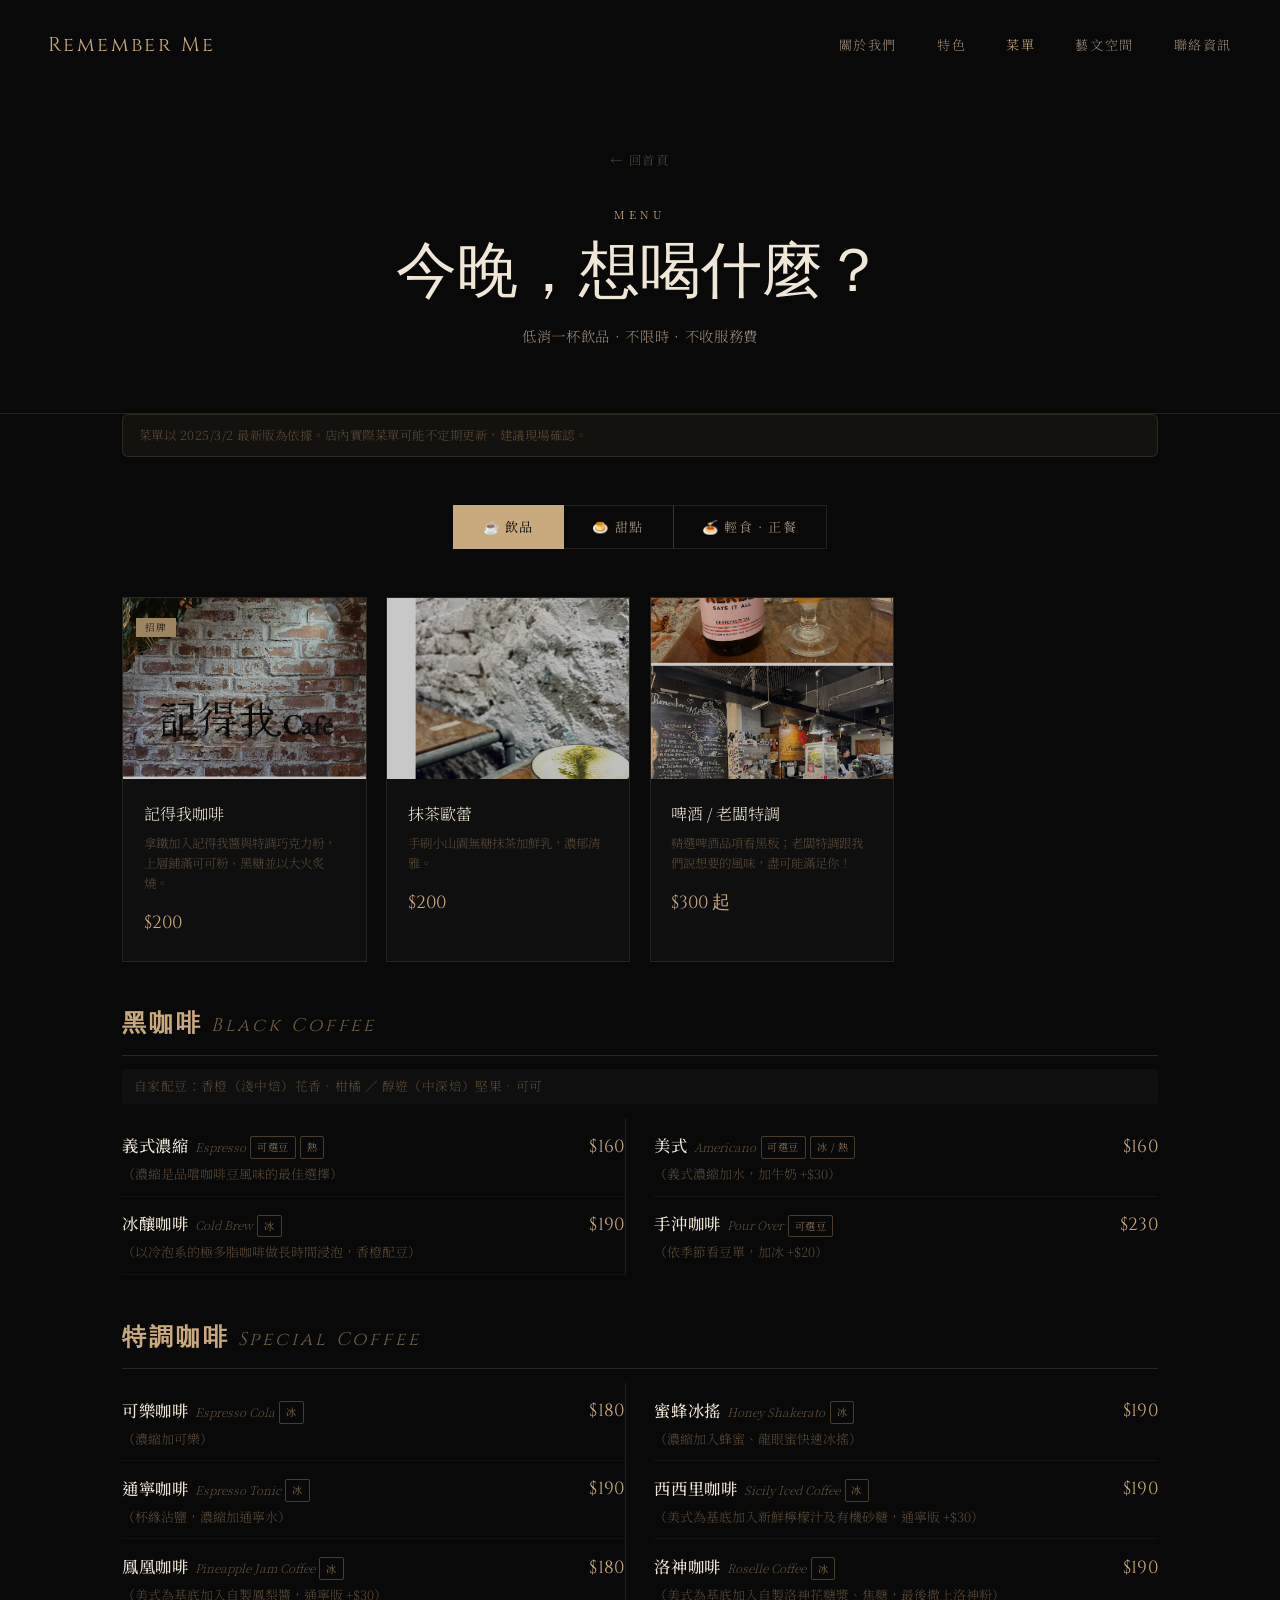
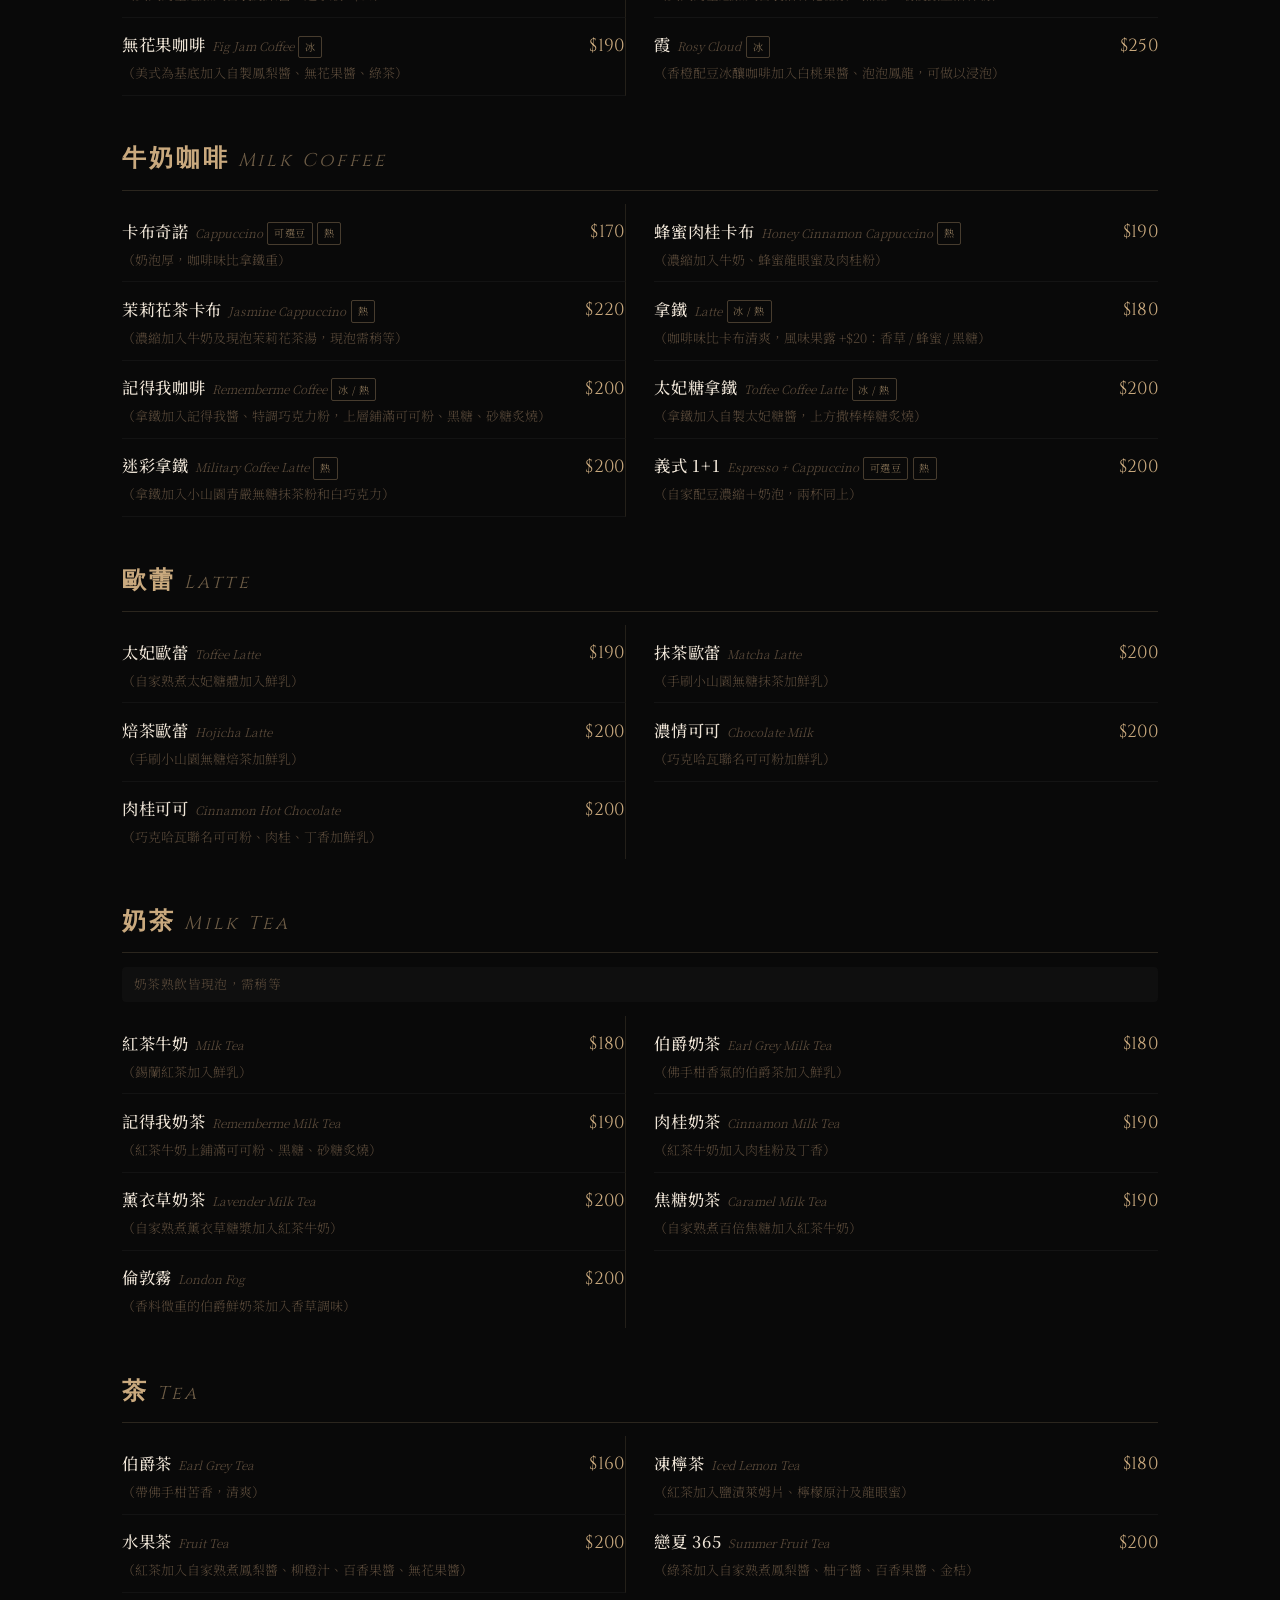
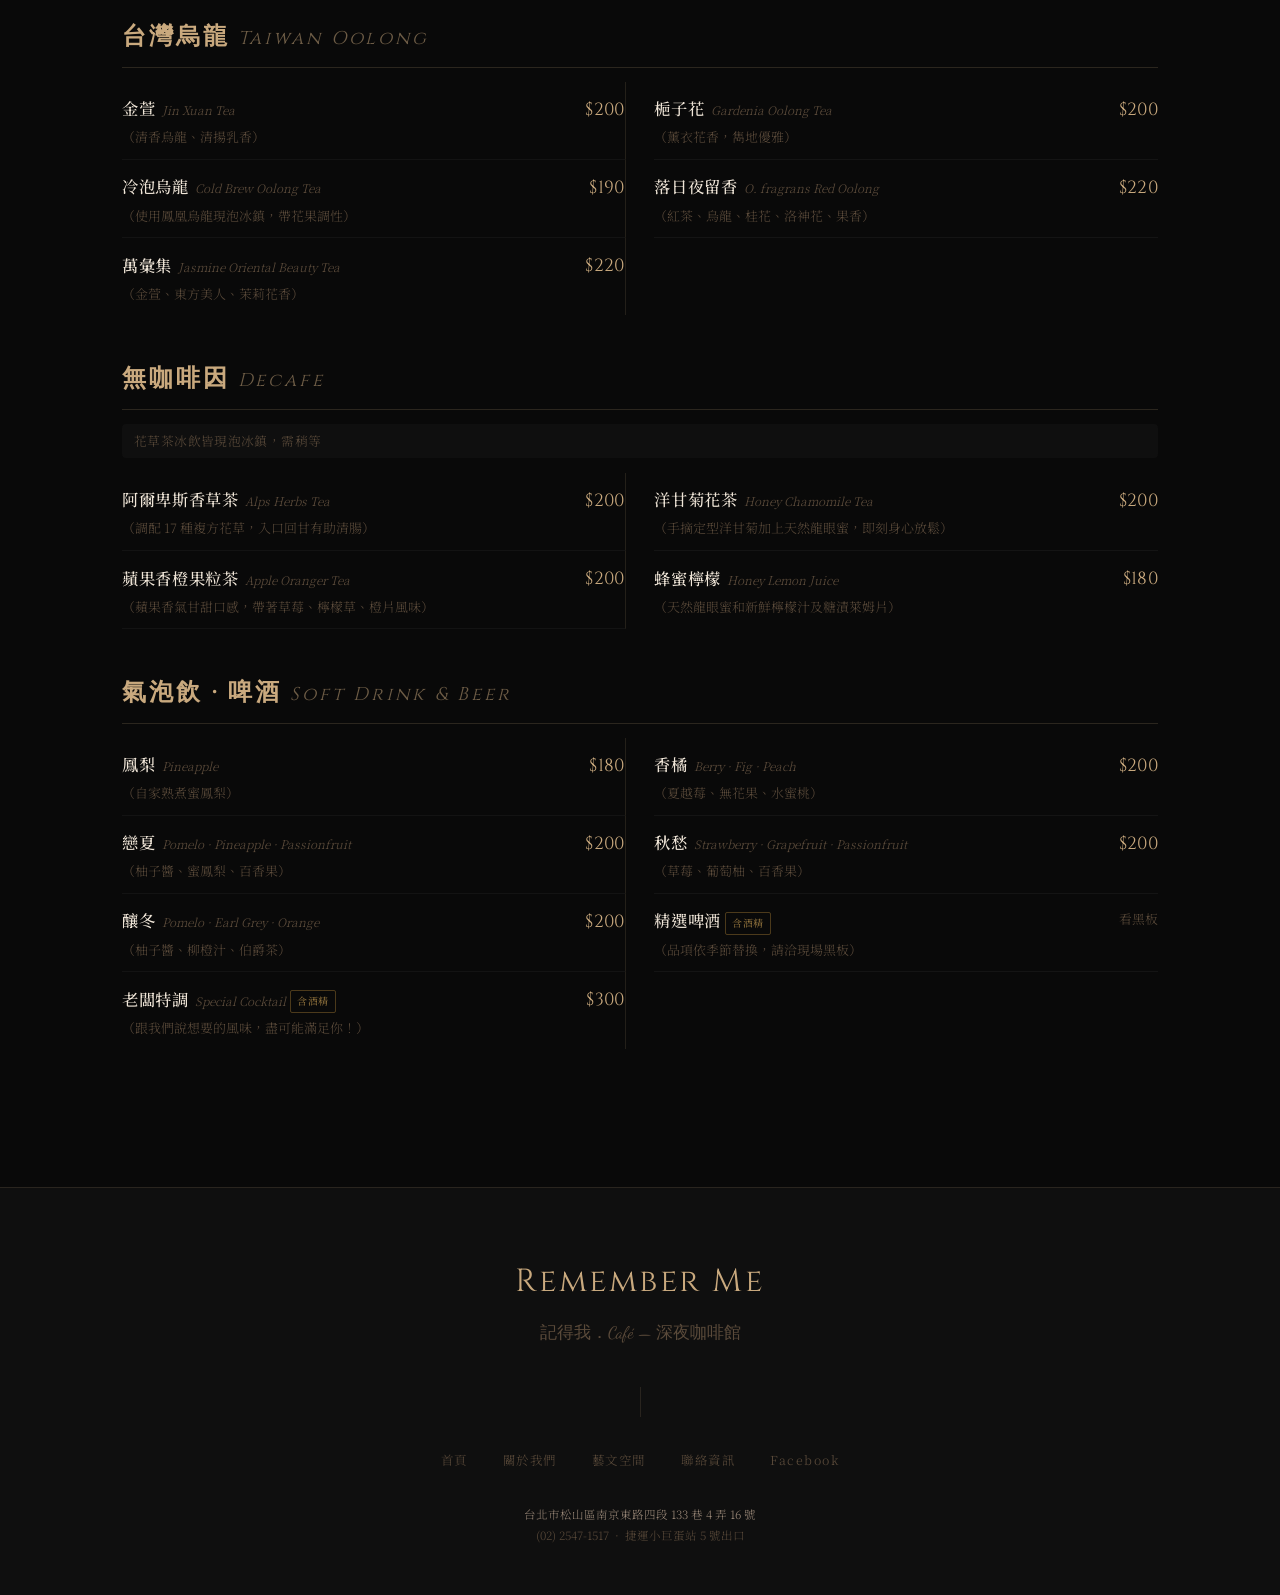
==== commit 00a75df5: "Add photo gallery and update all card images with cropped photos - New atmosphere gallery strip on h" ====
--- a/menu.html
+++ b/menu.html
@@ -225,7 +225,7 @@
       <div class="featured-row">
         <div class="menu-card fade-up">
           <div class="card-photo has-photo"
-               style="background-image: url('Photos/Screenshot 2026-05-01 at 11.23.13.png');
+               style="background-image: url('Photos/cropped/atm-cafe-sign.png');
                       background-size: cover; background-position: center 30%;">
             <div class="card-badge-wrap"><span class="card-badge">招牌</span></div>
           </div>
@@ -237,8 +237,8 @@
         </div>
         <div class="menu-card fade-up">
           <div class="card-photo has-photo"
-               style="background-image: url('Photos/Screenshot 2026-05-01 at 11.22.52.png');
-                      background-size: 200% auto; background-position: 0% 100%;">
+               style="background-image: url('Photos/cropped/food-matcha-latte.png');
+                      background-size: cover; background-position: center bottom;">
           </div>
           <div class="card-body">
             <div class="card-name">抹茶歐蕾</div>
@@ -248,8 +248,8 @@
         </div>
         <div class="menu-card fade-up">
           <div class="card-photo has-photo"
-               style="background-image: url('Photos/Screenshot 2026-05-01 at 11.23.30.png');
-                      background-size: 200% auto; background-position: 0% 50%;">
+               style="background-image: url('Photos/cropped/atm-beer.png');
+                      background-size: cover; background-position: center top;">
           </div>
           <div class="card-body">
             <div class="card-name">啤酒 / 老闆特調</div>
@@ -697,8 +697,8 @@
       <div class="featured-row">
         <div class="menu-card fade-up">
           <div class="card-photo has-photo"
-               style="background-image: url('Photos/Screenshot 2026-05-01 at 11.23.22.png');
-                      background-size: cover; background-position: center 40%;">
+               style="background-image: url('Photos/cropped/food-tiramisu.png');
+                      background-size: cover; background-position: center center;">
             <div class="card-badge-wrap"><span class="card-badge">推薦</span></div>
           </div>
           <div class="card-body">
@@ -709,8 +709,8 @@
         </div>
         <div class="menu-card fade-up">
           <div class="card-photo has-photo"
-               style="background-image: url('Photos/Screenshot 2026-05-01 at 11.23.30.png');
-                      background-size: 200% auto; background-position: 0% 24%;">
+               style="background-image: url('Photos/cropped/food-tiramisu-waffle.png');
+                      background-size: cover; background-position: center center;">
           </div>
           <div class="card-body">
             <div class="card-name">特製鬆餅</div>
@@ -720,8 +720,8 @@
         </div>
         <div class="menu-card fade-up">
           <div class="card-photo has-photo"
-               style="background-image: url('Photos/Screenshot 2026-05-01 at 11.22.47.png');
-                      background-size: 200% auto; background-position: 0% 95%;">
+               style="background-image: url('Photos/cropped/food-cheesecake.png');
+                      background-size: cover; background-position: center center;">
           </div>
           <div class="card-body">
             <div class="card-name">厚底重乳酪起司蛋糕</div>
@@ -817,8 +817,8 @@
       <div class="featured-row">
         <div class="menu-card fade-up">
           <div class="card-photo has-photo"
-               style="background-image: url('Photos/Screenshot 2026-05-01 at 11.22.47.png');
-                      background-size: 200% auto; background-position: 100% 5%;">
+               style="background-image: url('Photos/cropped/food-platter.png');
+                      background-size: cover; background-position: center center;">
             <div class="card-badge-wrap"><span class="card-badge">推薦</span></div>
           </div>
           <div class="card-body">
@@ -829,8 +829,8 @@
         </div>
         <div class="menu-card fade-up">
           <div class="card-photo has-photo"
-               style="background-image: url('Photos/Screenshot 2026-05-01 at 11.22.47.png');
-                      background-size: 200% auto; background-position: 0% 50%;">
+               style="background-image: url('Photos/cropped/food-cake.png');
+                      background-size: cover; background-position: center center;">
           </div>
           <div class="card-body">
             <div class="card-name">義大利麵</div>
@@ -840,8 +840,8 @@
         </div>
         <div class="menu-card fade-up">
           <div class="card-photo has-photo"
-               style="background-image: url('Photos/Screenshot 2026-05-01 at 11.22.47.png');
-                      background-size: 200% auto; background-position: 0% 5%;">
+               style="background-image: url('Photos/cropped/food-laksa.png');
+                      background-size: cover; background-position: center 40%;">
           </div>
           <div class="card-body">
             <div class="card-name">叻沙咖哩飯</div>
--- a/style.css
+++ b/style.css
@@ -406,6 +406,30 @@
 }
 
 /* ============================================================
+   GALLERY STRIP
+   ============================================================ */
+.gallery-strip {
+  display: grid;
+  grid-template-columns: 1.1fr 1fr 1fr 0.9fr;
+  height: 280px;
+  gap: 3px;
+  overflow: hidden;
+}
+.gallery-img {
+  background-size: cover;
+  background-position: center center;
+  transition: transform 0.6s ease;
+  overflow: hidden;
+}
+.gallery-img:hover { transform: scale(1.03); }
+@media (max-width: 640px) {
+  .gallery-strip {
+    grid-template-columns: 1fr 1fr;
+    height: 360px;
+  }
+}
+
+/* ============================================================
    FEATURES
    ============================================================ */
 #features { padding: 8rem 0; background: var(--bg2); }
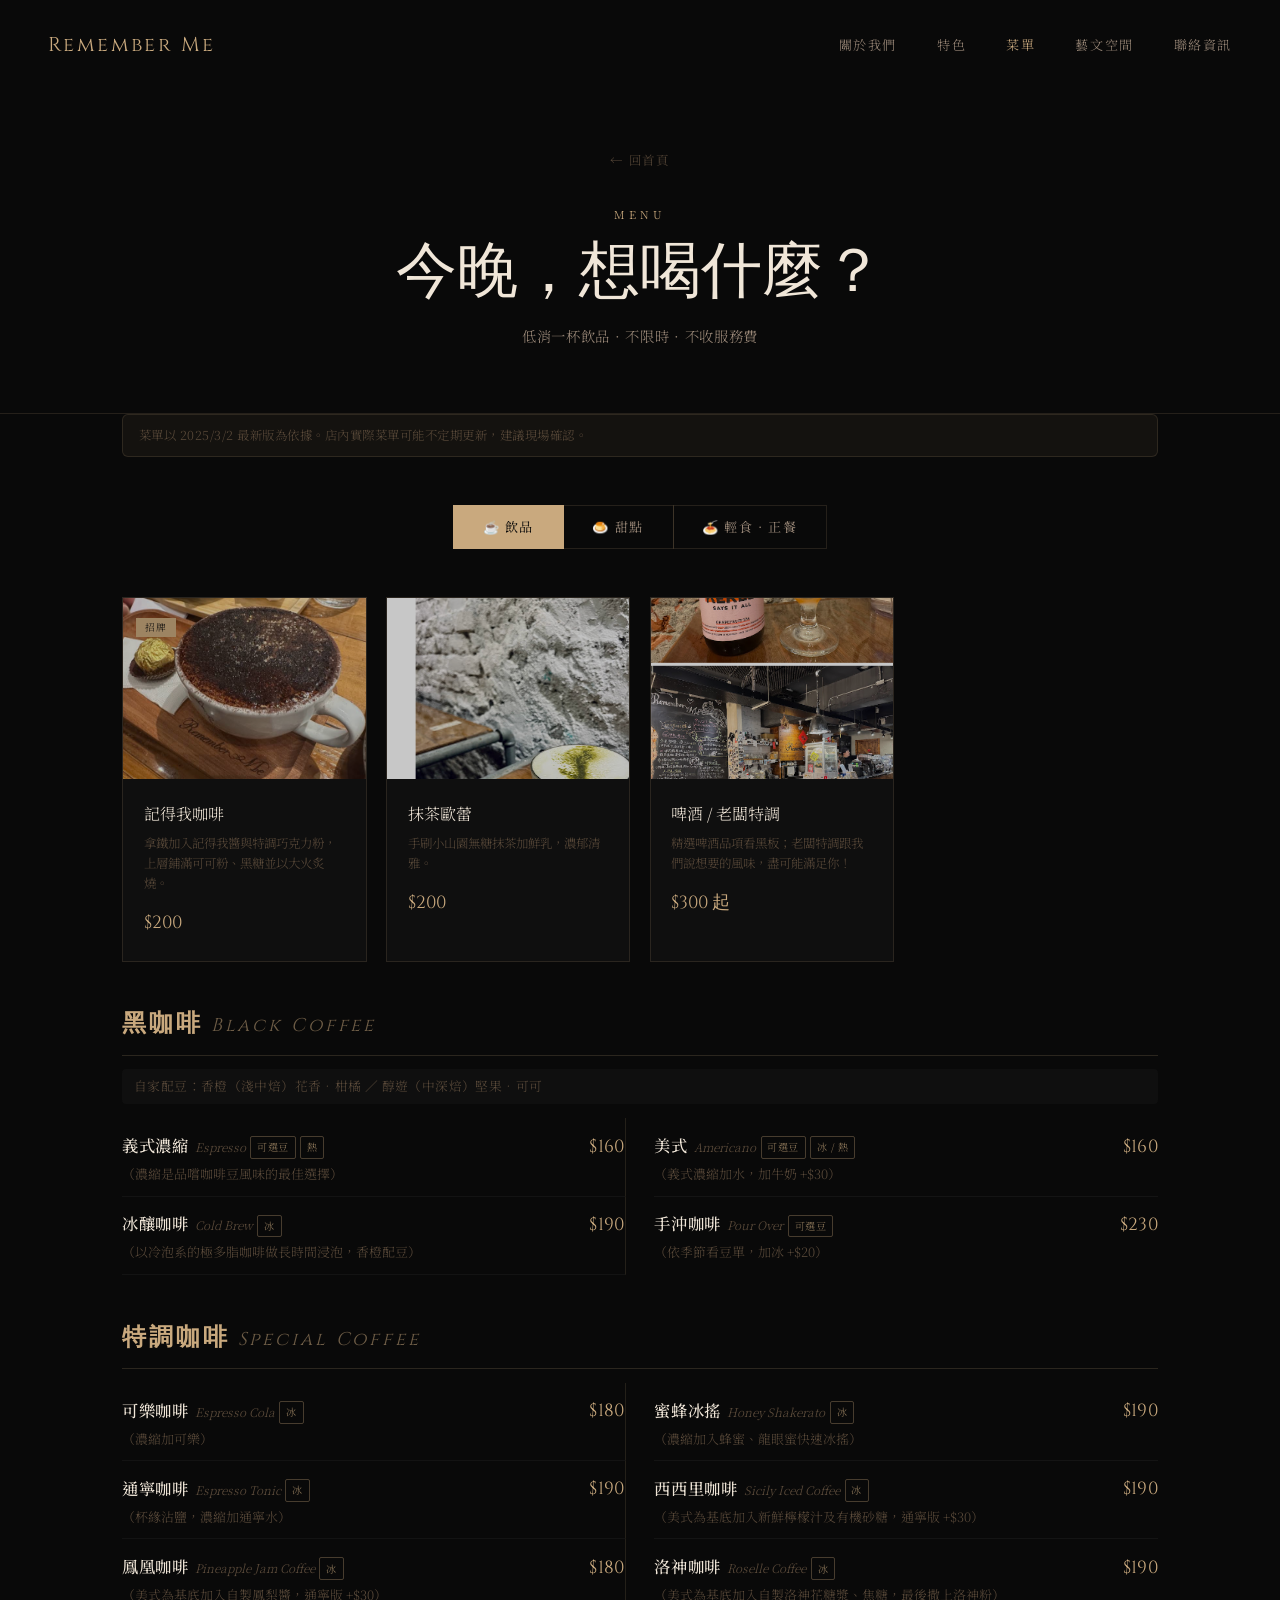
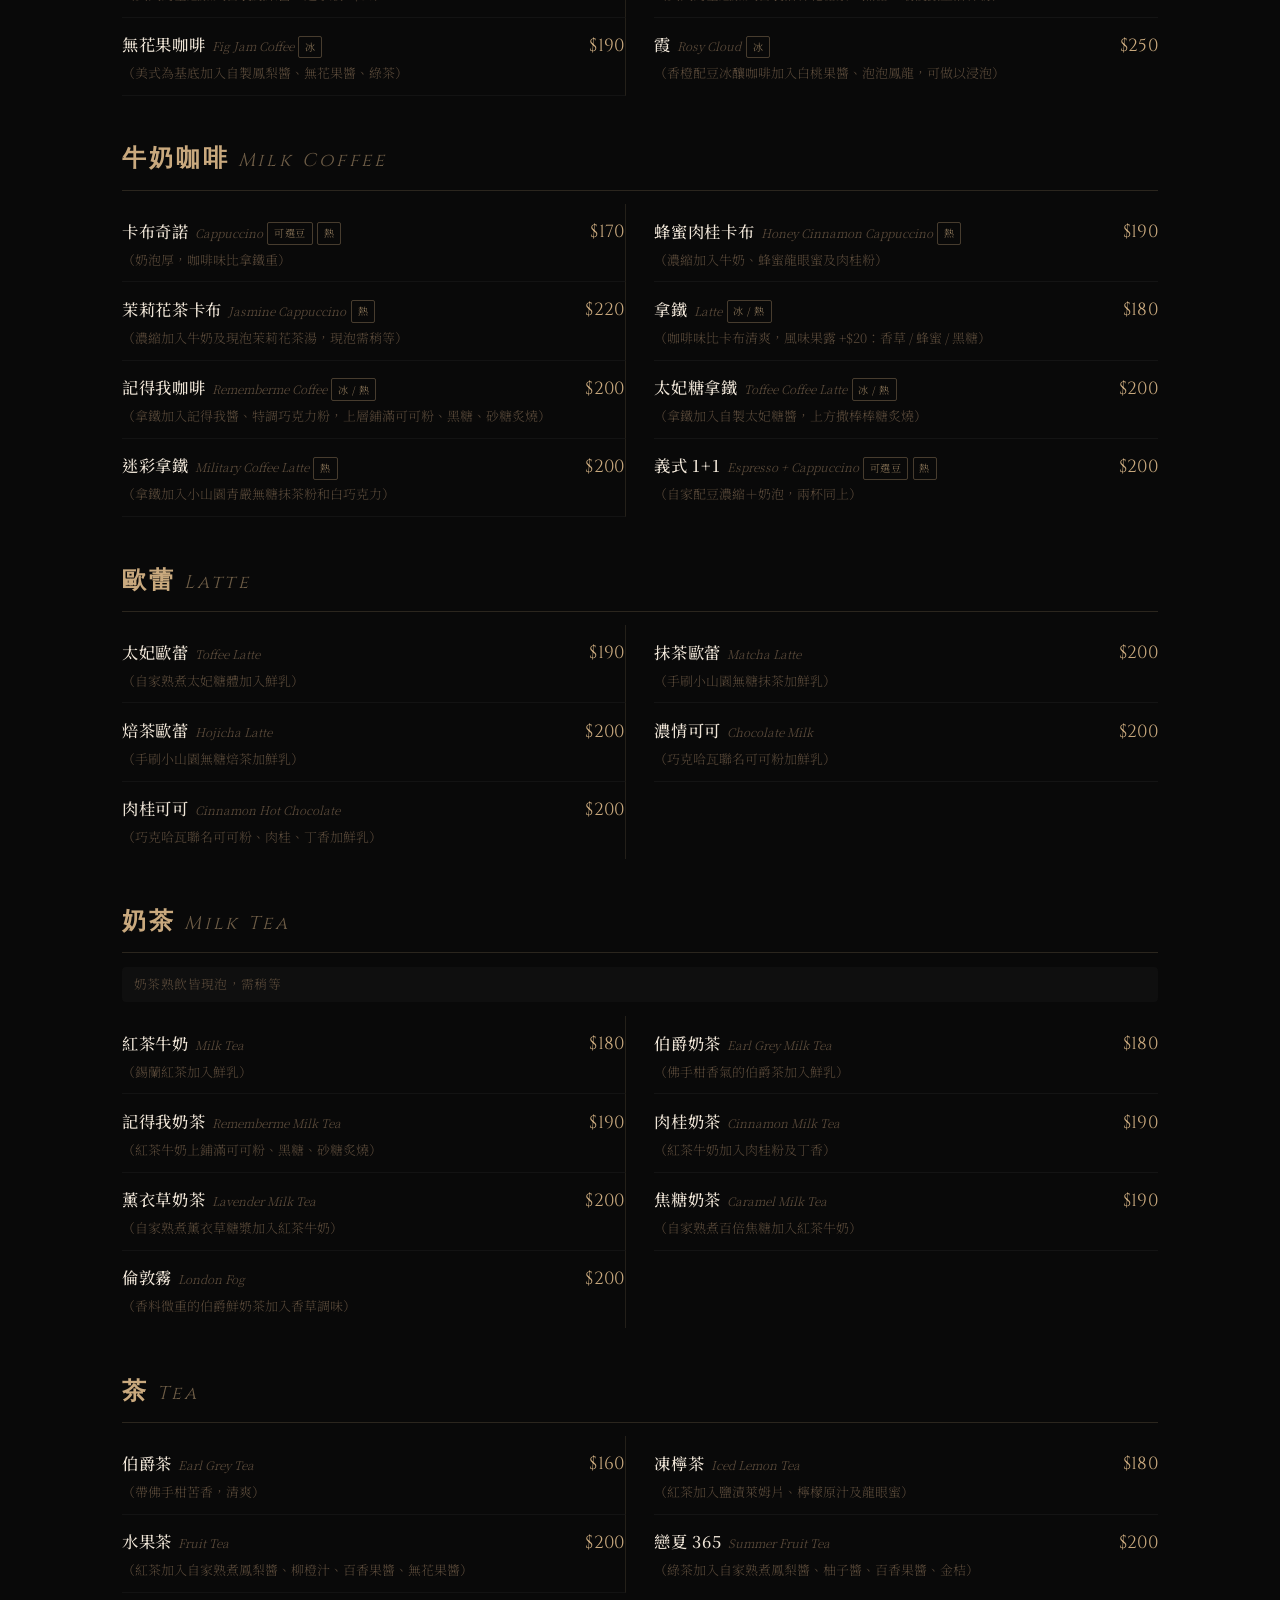
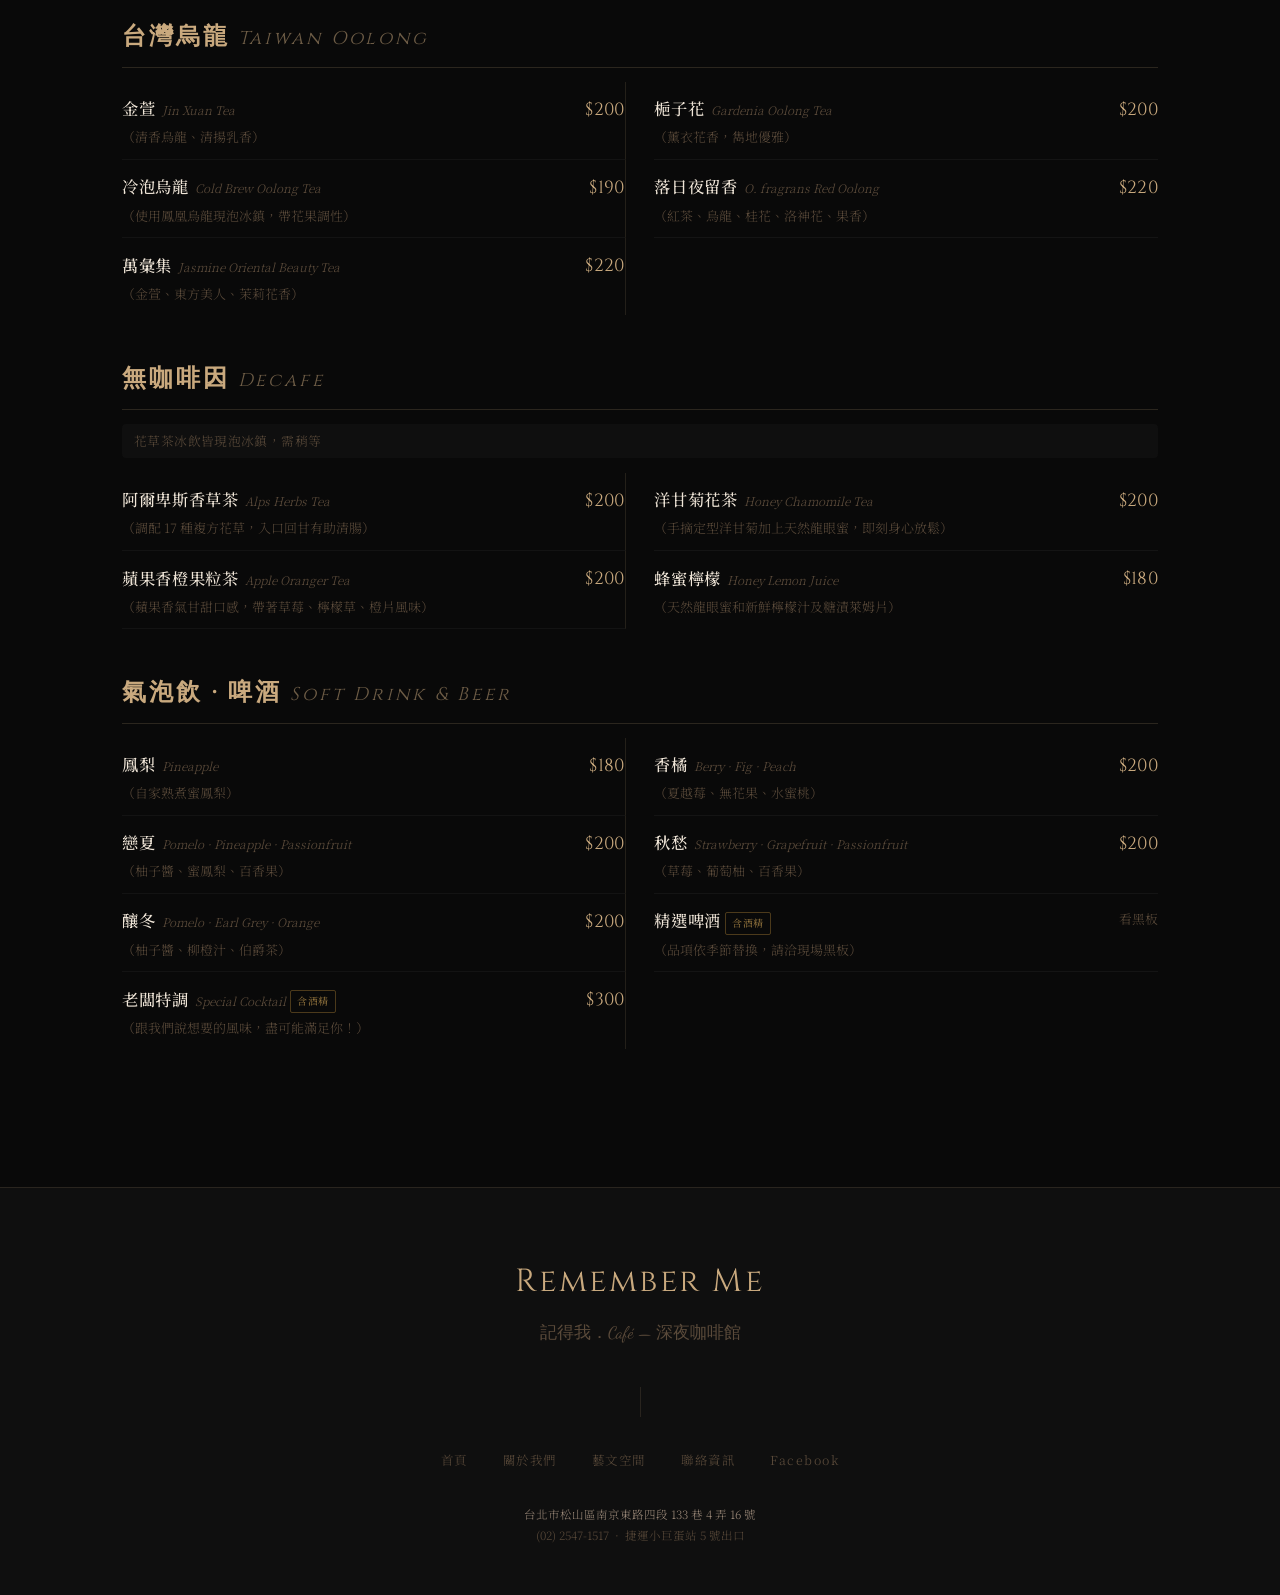
==== commit 217c41ca: "Replace all photos with high-quality shots from Food folder - Gallery strip: new atmosphere photos (" ====
--- a/menu.html
+++ b/menu.html
@@ -225,8 +225,8 @@
       <div class="featured-row">
         <div class="menu-card fade-up">
           <div class="card-photo has-photo"
-               style="background-image: url('Photos/cropped/atm-cafe-sign.png');
-                      background-size: cover; background-position: center 30%;">
+               style="background-image: url('Photos/new/food-rememberme-drink.png');
+                      background-size: cover; background-position: center center;">
             <div class="card-badge-wrap"><span class="card-badge">招牌</span></div>
           </div>
           <div class="card-body">
@@ -697,7 +697,7 @@
       <div class="featured-row">
         <div class="menu-card fade-up">
           <div class="card-photo has-photo"
-               style="background-image: url('Photos/cropped/food-tiramisu.png');
+               style="background-image: url('Photos/new/food-flan.png');
                       background-size: cover; background-position: center center;">
             <div class="card-badge-wrap"><span class="card-badge">推薦</span></div>
           </div>
@@ -709,7 +709,7 @@
         </div>
         <div class="menu-card fade-up">
           <div class="card-photo has-photo"
-               style="background-image: url('Photos/cropped/food-tiramisu-waffle.png');
+               style="background-image: url('Photos/new/food-waffles.png');
                       background-size: cover; background-position: center center;">
           </div>
           <div class="card-body">
@@ -720,13 +720,13 @@
         </div>
         <div class="menu-card fade-up">
           <div class="card-photo has-photo"
-               style="background-image: url('Photos/cropped/food-cheesecake.png');
+               style="background-image: url('Photos/new/food-tiramisu.png');
                       background-size: cover; background-position: center center;">
           </div>
           <div class="card-body">
-            <div class="card-name">厚底重乳酪起司蛋糕</div>
-            <div class="card-desc">厚底塔皮搭配濃郁乳酪餡，口感扎實細密。</div>
-            <div class="card-price">$170</div>
+            <div class="card-name">提拉米蘇</div>
+            <div class="card-desc">招牌提拉米蘇，慕斯質地細緻，含酒精。</div>
+            <div class="card-price">$190</div>
           </div>
         </div>
       </div>
@@ -817,7 +817,7 @@
       <div class="featured-row">
         <div class="menu-card fade-up">
           <div class="card-photo has-photo"
-               style="background-image: url('Photos/cropped/food-platter.png');
+               style="background-image: url('Photos/new/food-platter.png');
                       background-size: cover; background-position: center center;">
             <div class="card-badge-wrap"><span class="card-badge">推薦</span></div>
           </div>
@@ -829,7 +829,7 @@
         </div>
         <div class="menu-card fade-up">
           <div class="card-photo has-photo"
-               style="background-image: url('Photos/cropped/food-cake.png');
+               style="background-image: url('Photos/new/food-pasta-roe.png');
                       background-size: cover; background-position: center center;">
           </div>
           <div class="card-body">
@@ -840,8 +840,8 @@
         </div>
         <div class="menu-card fade-up">
           <div class="card-photo has-photo"
-               style="background-image: url('Photos/cropped/food-laksa.png');
-                      background-size: cover; background-position: center 40%;">
+               style="background-image: url('Photos/new/food-laksa.png');
+                      background-size: cover; background-position: center center;">
           </div>
           <div class="card-body">
             <div class="card-name">叻沙咖哩飯</div>
